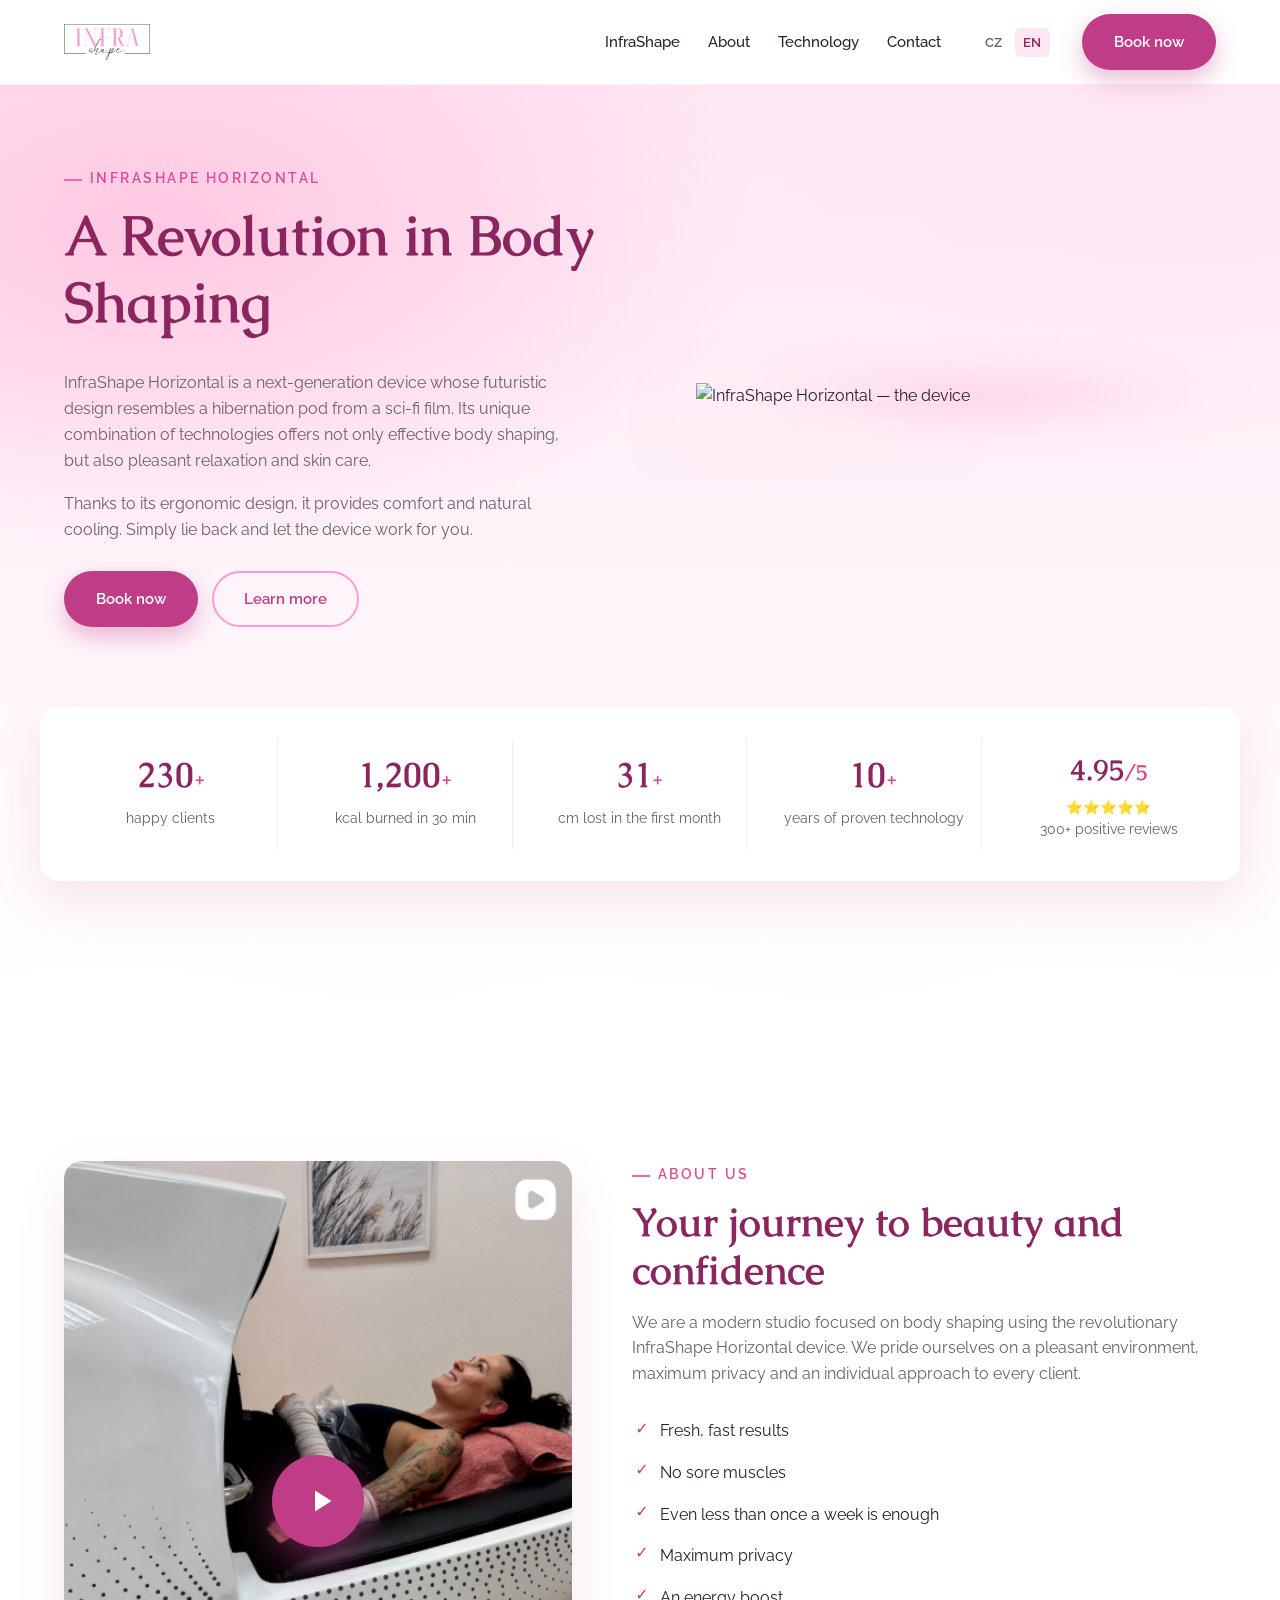
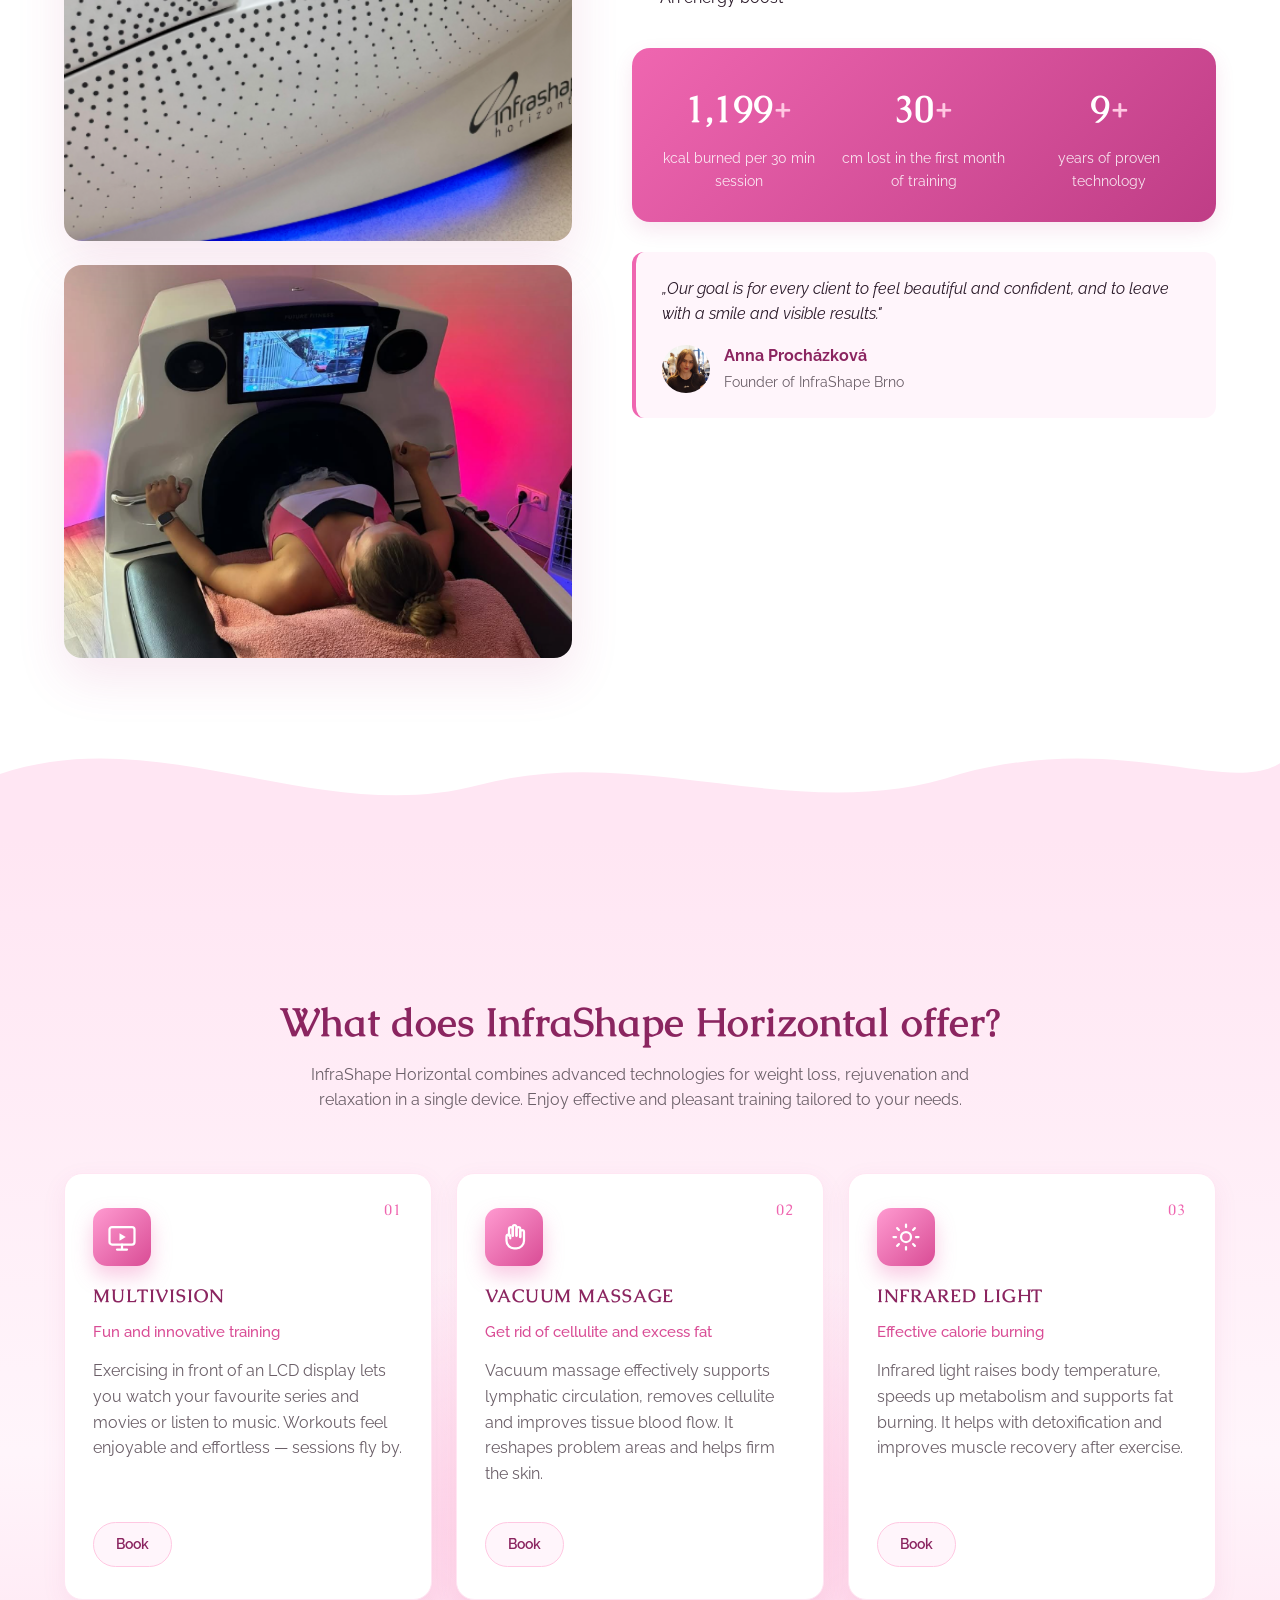
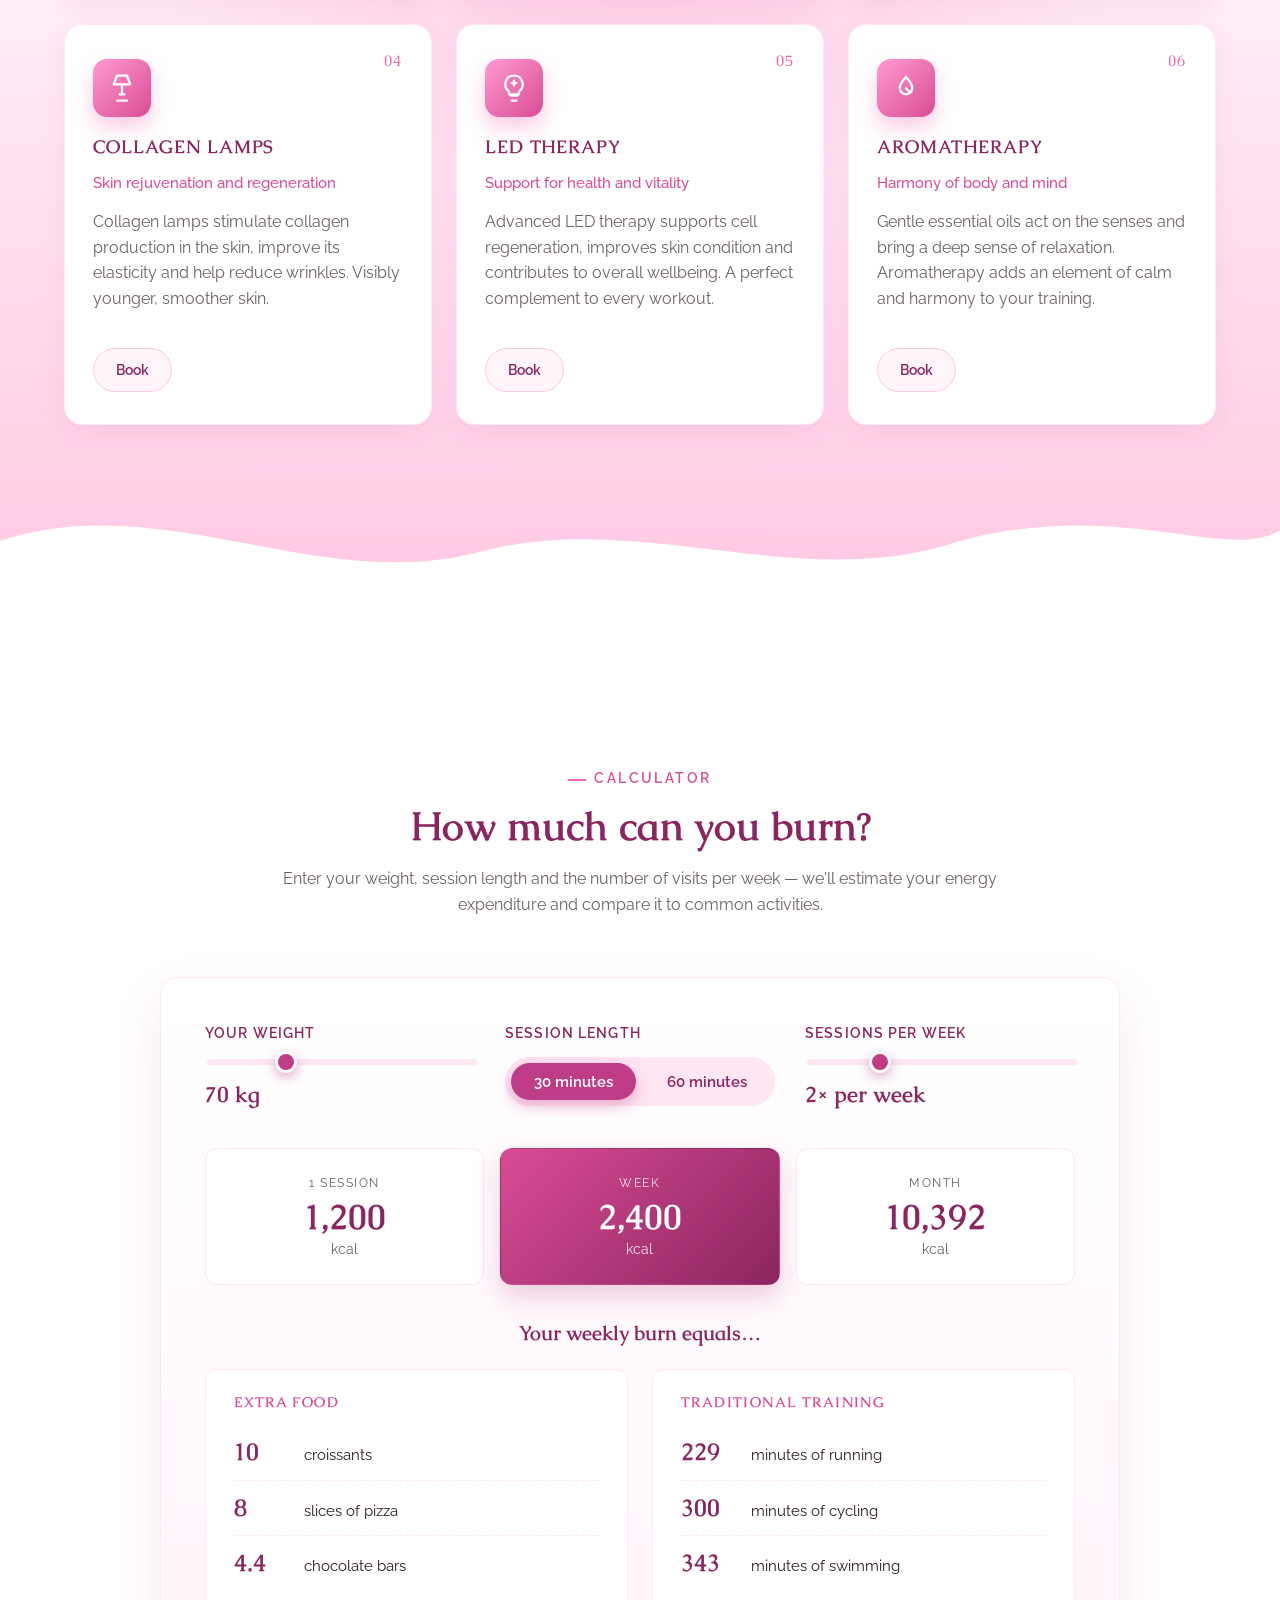
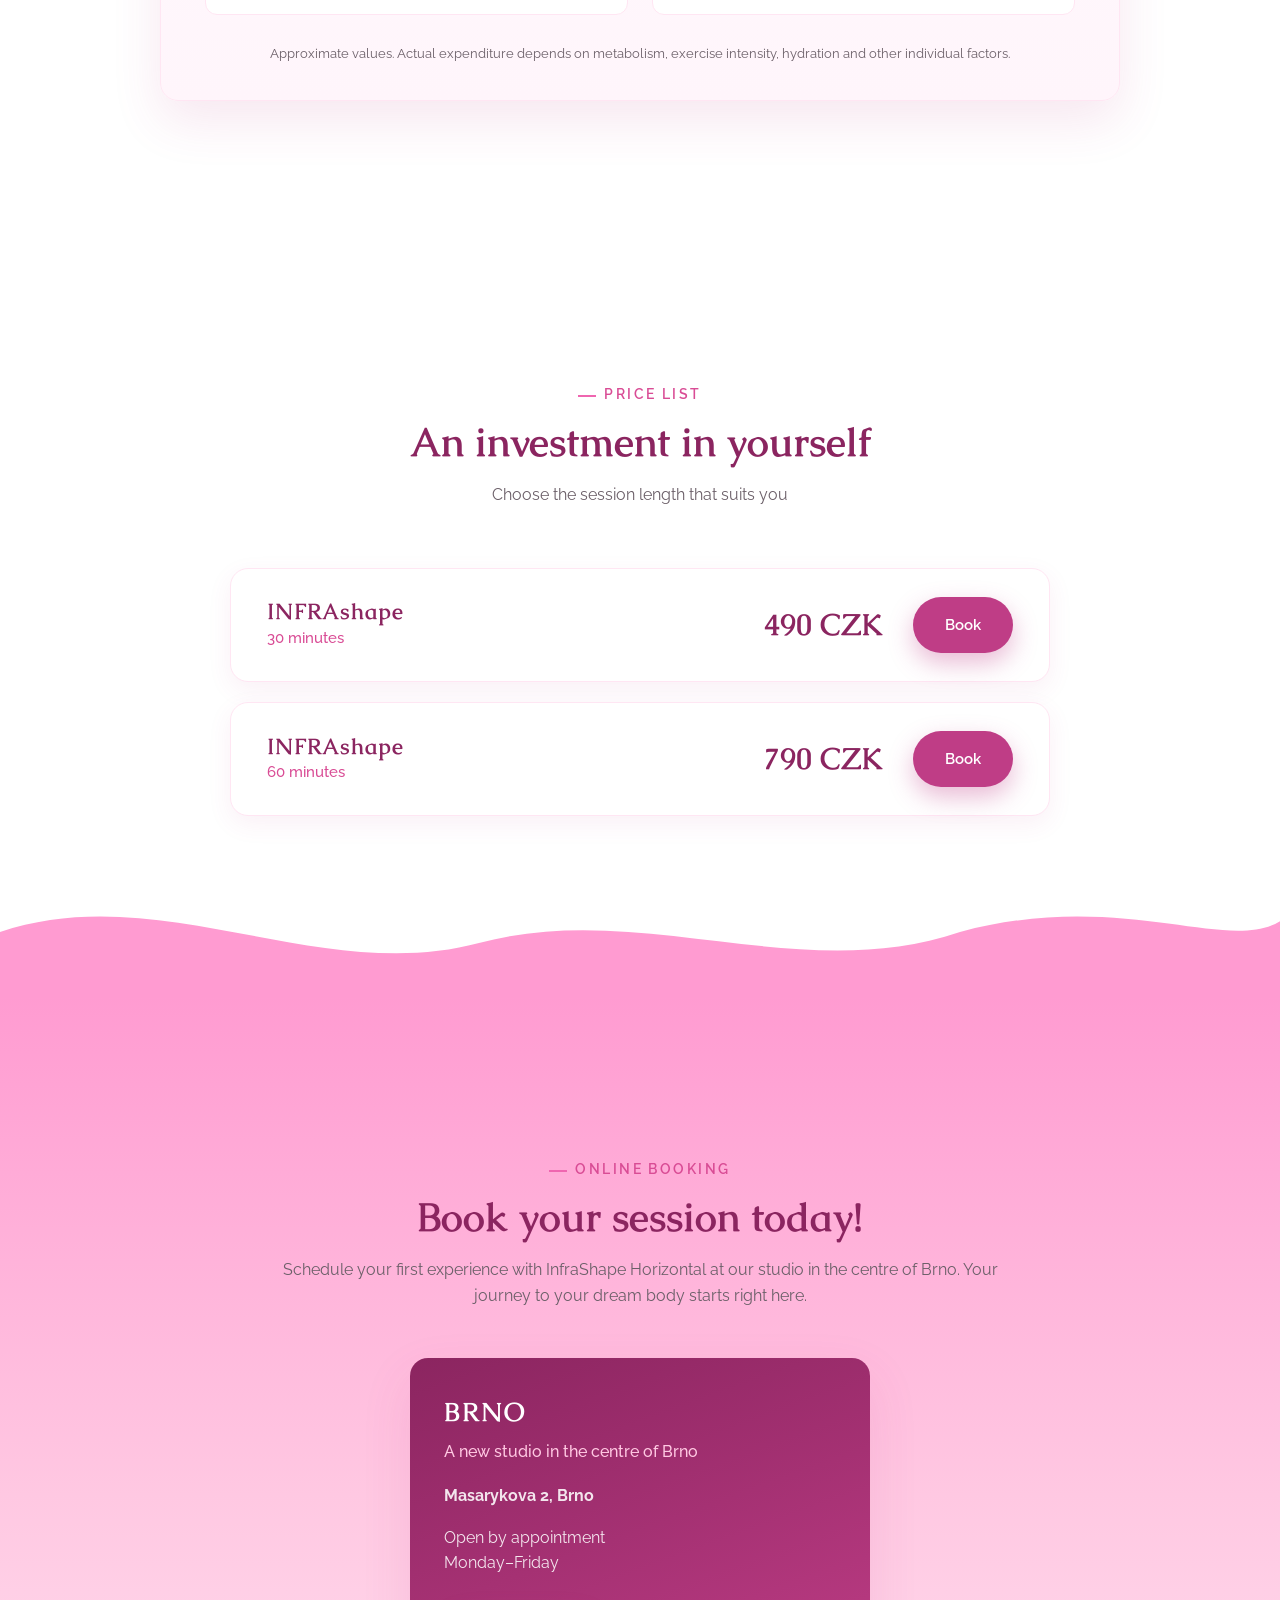
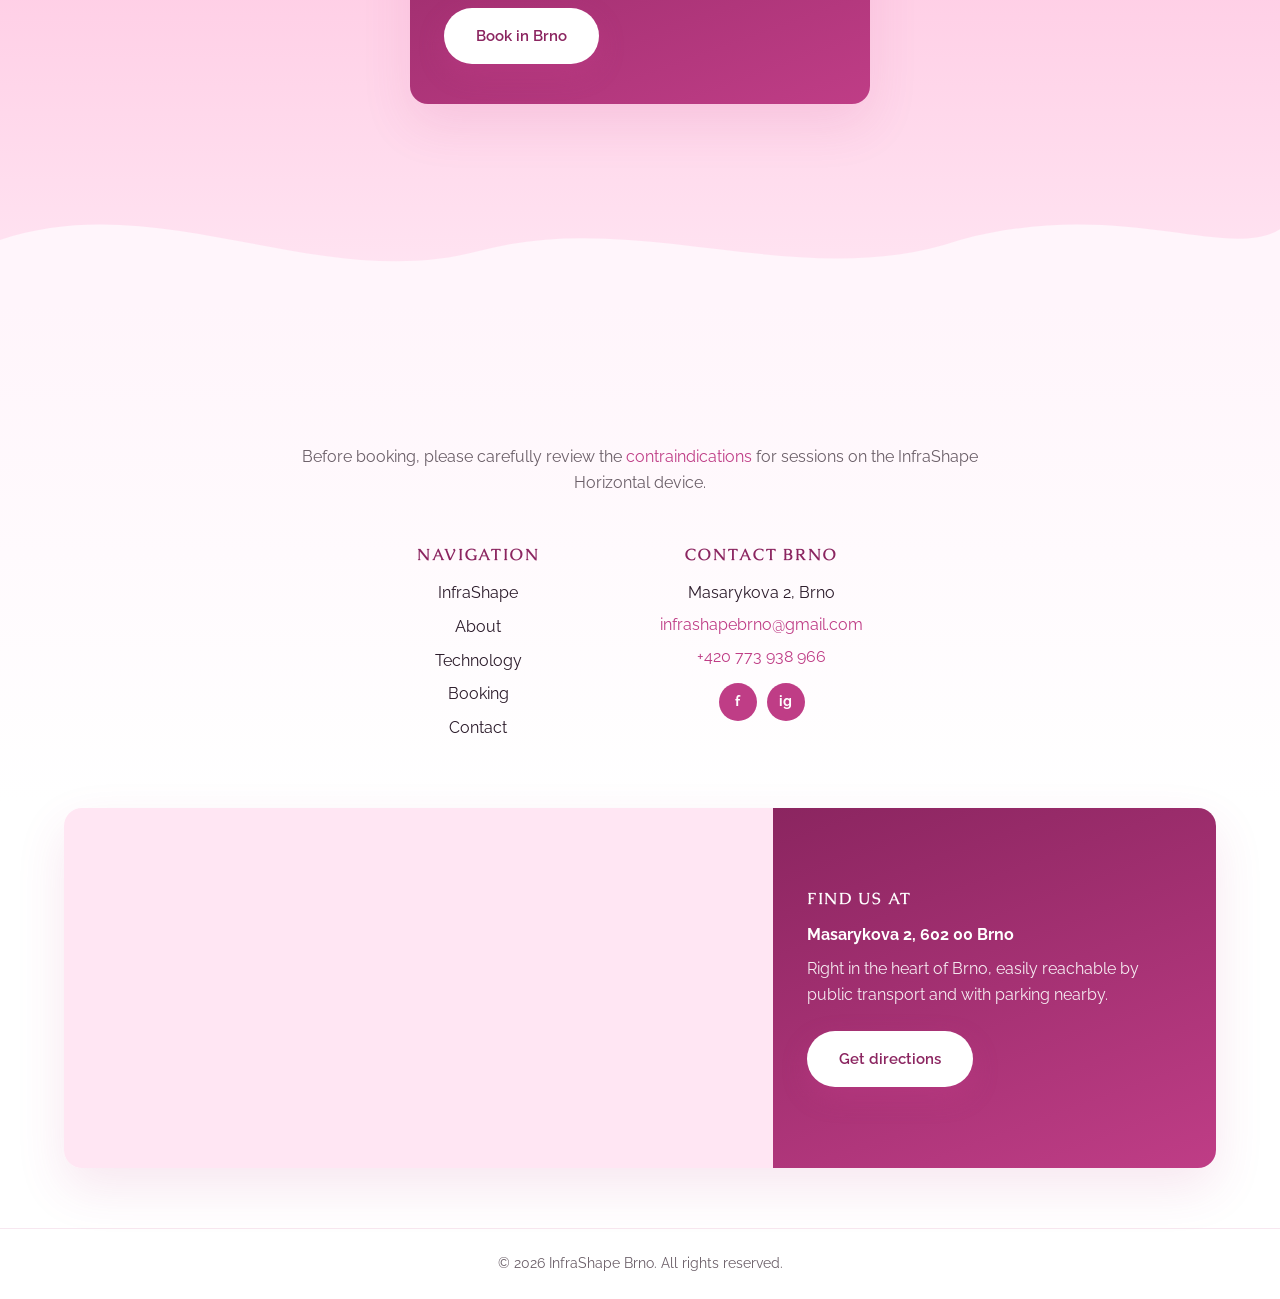
==== en/index.html @ 72fb77e1 "Přidat anglickou jazykovou verzi webu - Nová /en/ složka s přeloženými index.html a kontraindikace.h" ====
<!DOCTYPE html>
<html lang="en">
<head>
  <meta charset="UTF-8" />
  <meta name="viewport" content="width=device-width, initial-scale=1.0" />
  <title>InfraShape Brno — Revolution in Body Shaping</title>
  <meta name="description" content="InfraShape Horizontal — a modern studio in Brno focused on body shaping with revolutionary technology. Book your session today." />
  <link rel="canonical" href="https://infrashape.vercel.app/en/" />
  <link rel="alternate" hreflang="cs" href="https://infrashape.vercel.app/" />
  <link rel="alternate" hreflang="en" href="https://infrashape.vercel.app/en/" />
  <link rel="alternate" hreflang="x-default" href="https://infrashape.vercel.app/" />
  <link rel="icon" type="image/png" href="../img/logo.png" />
  <link rel="preconnect" href="https://fonts.googleapis.com" />
  <link rel="preconnect" href="https://fonts.gstatic.com" crossorigin />
  <link href="https://fonts.googleapis.com/css2?family=Caudex:wght@400;700&family=Raleway:wght@300;400;500;600;700&display=swap" rel="stylesheet" />
  <link rel="stylesheet" href="../css/style.css" />
</head>
<body>

  <header class="site-header">
    <div class="container header-inner">
      <a href="#home" class="logo">
        <img src="../img/logo.png" alt="InfraShape" />
      </a>
      <nav class="nav" id="nav">
        <a href="#home">InfraShape</a>
        <a href="#about">About</a>
        <a href="#tech">Technology</a>
        <a href="#contact">Contact</a>
      </nav>
      <div class="lang-switch" aria-label="Language">
        <a href="../" hreflang="cs" lang="cs">CZ</a>
        <span class="lang-current" aria-current="page">EN</span>
      </div>
      <a href="https://infrashape-brno.reservio.com" class="btn btn-primary" target="_blank" rel="noopener noreferrer">Book now</a>
      <button class="nav-toggle" id="navToggle" aria-label="Menu" aria-expanded="false">
        <span></span><span></span><span></span>
      </button>
    </div>
  </header>

  <main>

    <section id="home" class="hero">
      <div class="container hero-inner">
        <div class="hero-text">
          <span class="eyebrow">Infrashape Horizontal</span>
          <h1>A Revolution in Body Shaping</h1>
          <p>InfraShape Horizontal is a next-generation device whose futuristic design resembles a hibernation pod from a sci-fi film. Its unique combination of technologies offers not only effective body shaping, but also pleasant relaxation and skin care.</p>
          <p>Thanks to its ergonomic design, it provides comfort and natural cooling. Simply lie back and let the device work for you.</p>
          <div class="hero-ctas">
            <a href="https://infrashape-brno.reservio.com" class="btn btn-primary" target="_blank" rel="noopener noreferrer">Book now</a>
            <a href="#about" class="btn btn-ghost">Learn more</a>
          </div>
        </div>
        <div class="hero-image">
          <img src="../img/device.png" alt="InfraShape Horizontal — the device" />
        </div>
      </div>

      <div class="container stats">
        <div class="stat"><span class="num" data-target="230">0</span><span class="plus">+</span><p>happy clients</p></div>
        <div class="stat"><span class="num" data-target="1200">0</span><span class="plus">+</span><p>kcal burned in 30 min</p></div>
        <div class="stat"><span class="num" data-target="31">0</span><span class="plus">+</span><p>cm lost in the first month</p></div>
        <div class="stat"><span class="num" data-target="10">0</span><span class="plus">+</span><p>years of proven technology</p></div>
        <div class="stat rating">
          <span class="num">4.95</span><span class="plus">/5</span>
          <p>⭐⭐⭐⭐⭐<br />300+ positive reviews</p>
        </div>
      </div>

      <svg class="wave" viewBox="0 0 1440 120" preserveAspectRatio="none"><path d="M0,60 C180,10 360,110 540,70 C720,30 900,110 1080,60 C1260,20 1380,80 1440,50 L1440,120 L0,120 Z" fill="#ffffff"/></svg>
    </section>

    <section id="about" class="about">
      <div class="container about-inner">
        <div class="about-left">
          <button type="button" class="video-wrap" id="videoOpen" aria-label="Play video">
            <img src="../img/nahled.png" alt="InfraShape Brno — video" class="video-poster" />
            <span class="play-btn" aria-hidden="true">
              <svg viewBox="0 0 24 24"><path d="M8 5v14l11-7z" fill="currentColor"/></svg>
            </span>
          </button>
          <img src="../img/studio.png" alt="InfraShape Brno studio" class="about-photo" />
        </div>

        <div class="about-right">
          <span class="eyebrow">About us</span>
          <h2>Your journey to beauty and confidence</h2>
          <p>We are a modern studio focused on body shaping using the revolutionary InfraShape Horizontal device. We pride ourselves on a pleasant environment, maximum privacy and an individual approach to every client.</p>
          <ul class="bullets">
            <li>Fresh, fast results</li>
            <li>No sore muscles</li>
            <li>Even less than once a week is enough</li>
            <li>Maximum privacy</li>
            <li>An energy boost</li>
          </ul>
          <aside class="about-highlights">
            <div><strong><span class="num" data-target="1200">0</span><span class="plus">+</span></strong><p>kcal burned per 30 min session</p></div>
            <div><strong><span class="num" data-target="31">0</span><span class="plus">+</span></strong><p>cm lost in the first month of training</p></div>
            <div><strong><span class="num" data-target="10">0</span><span class="plus">+</span></strong><p>years of proven technology</p></div>
          </aside>
          <figure class="quote">
            <blockquote>„Our goal is for every client to feel beautiful and confident, and to leave with a smile and visible results."</blockquote>
            <figcaption>
              <img src="../img/zakladatelka.png" alt="Anna Procházková" />
              <div>
                <strong>Anna Procházková</strong>
                <span>Founder of InfraShape Brno</span>
              </div>
            </figcaption>
          </figure>
        </div>
      </div>
      <svg class="wave" viewBox="0 0 1440 120" preserveAspectRatio="none"><path d="M0,60 C180,10 360,110 540,70 C720,30 900,110 1080,60 C1260,20 1380,80 1440,50 L1440,120 L0,120 Z" fill="#ffe6f3"/></svg>
    </section>

    <section id="tech" class="tech">
      <div class="container">
        <div class="section-head">
          <h2>What does InfraShape Horizontal offer?</h2>
          <p>InfraShape Horizontal combines advanced technologies for weight loss, rejuvenation and relaxation in a single device. Enjoy effective and pleasant training tailored to your needs.</p>
        </div>

        <div class="cards">
          <article class="card">
            <div class="card-icon">
              <svg viewBox="0 0 24 24" fill="none" stroke="currentColor" stroke-width="1.8" stroke-linecap="round" stroke-linejoin="round" aria-hidden="true">
                <rect x="2" y="4" width="20" height="14" rx="2"/>
                <path d="M8 22h8M12 18v4"/>
                <path d="M10 9l5 3-5 3z" fill="currentColor" stroke="none"/>
              </svg>
            </div>
            <span class="num-badge">01</span>
            <h3>Multivision</h3>
            <p class="card-sub">Fun and innovative training</p>
            <p>Exercising in front of an LCD display lets you watch your favourite series and movies or listen to music. Workouts feel enjoyable and effortless — sessions fly by.</p>
            <a href="#reservation" class="card-btn">Book</a>
          </article>

          <article class="card">
            <div class="card-icon">
              <svg viewBox="0 0 24 24" fill="none" stroke="currentColor" stroke-width="1.8" stroke-linecap="round" stroke-linejoin="round" aria-hidden="true">
                <path d="M8 11V5.5a1.5 1.5 0 013 0V11"/>
                <path d="M11 11V4a1.5 1.5 0 013 0v7"/>
                <path d="M14 11V5.5a1.5 1.5 0 013 0V12"/>
                <path d="M17 12V8a1.5 1.5 0 013 0v7a6 6 0 01-6 6h-2a6 6 0 01-6-6v-3.5a1.5 1.5 0 013 0V13"/>
              </svg>
            </div>
            <span class="num-badge">02</span>
            <h3>Vacuum massage</h3>
            <p class="card-sub">Get rid of cellulite and excess fat</p>
            <p>Vacuum massage effectively supports lymphatic circulation, removes cellulite and improves tissue blood flow. It reshapes problem areas and helps firm the skin.</p>
            <a href="#reservation" class="card-btn">Book</a>
          </article>

          <article class="card">
            <div class="card-icon">
              <svg viewBox="0 0 24 24" fill="none" stroke="currentColor" stroke-width="1.8" stroke-linecap="round" stroke-linejoin="round" aria-hidden="true">
                <circle cx="12" cy="12" r="4"/>
                <path d="M12 2v2M12 20v2M4.93 4.93l1.41 1.41M17.66 17.66l1.41 1.41M2 12h2M20 12h2M4.93 19.07l1.41-1.41M17.66 6.34l1.41-1.41"/>
              </svg>
            </div>
            <span class="num-badge">03</span>
            <h3>Infrared light</h3>
            <p class="card-sub">Effective calorie burning</p>
            <p>Infrared light raises body temperature, speeds up metabolism and supports fat burning. It helps with detoxification and improves muscle recovery after exercise.</p>
            <a href="#reservation" class="card-btn">Book</a>
          </article>

          <article class="card">
            <div class="card-icon">
              <svg viewBox="0 0 24 24" fill="none" stroke="currentColor" stroke-width="1.8" stroke-linecap="round" stroke-linejoin="round" aria-hidden="true">
                <path d="M8 2h8l2.5 7h-13L8 2z"/>
                <path d="M12 9v8"/>
                <path d="M8 22h8"/>
                <path d="M10 17h4"/>
              </svg>
            </div>
            <span class="num-badge">04</span>
            <h3>Collagen lamps</h3>
            <p class="card-sub">Skin rejuvenation and regeneration</p>
            <p>Collagen lamps stimulate collagen production in the skin, improve its elasticity and help reduce wrinkles. Visibly younger, smoother skin.</p>
            <a href="#reservation" class="card-btn">Book</a>
          </article>

          <article class="card">
            <div class="card-icon">
              <svg viewBox="0 0 24 24" fill="none" stroke="currentColor" stroke-width="1.8" stroke-linecap="round" stroke-linejoin="round" aria-hidden="true">
                <path d="M9 18h6"/>
                <path d="M10 22h4"/>
                <path d="M12 2a7 7 0 00-4 12.7V17h8v-2.3A7 7 0 0012 2z"/>
                <path d="M12 6v4M10 8h4"/>
              </svg>
            </div>
            <span class="num-badge">05</span>
            <h3>LED therapy</h3>
            <p class="card-sub">Support for health and vitality</p>
            <p>Advanced LED therapy supports cell regeneration, improves skin condition and contributes to overall wellbeing. A perfect complement to every workout.</p>
            <a href="#reservation" class="card-btn">Book</a>
          </article>

          <article class="card">
            <div class="card-icon">
              <svg viewBox="0 0 24 24" fill="none" stroke="currentColor" stroke-width="1.8" stroke-linecap="round" stroke-linejoin="round" aria-hidden="true">
                <path d="M12 3c-2 3-5 5-5 9a5 5 0 0010 0c0-4-3-6-5-9z"/>
                <path d="M12 12c1 2 2 3 4 3"/>
              </svg>
            </div>
            <span class="num-badge">06</span>
            <h3>Aromatherapy</h3>
            <p class="card-sub">Harmony of body and mind</p>
            <p>Gentle essential oils act on the senses and bring a deep sense of relaxation. Aromatherapy adds an element of calm and harmony to your training.</p>
            <a href="#reservation" class="card-btn">Book</a>
          </article>
        </div>
      </div>
      <svg class="wave" viewBox="0 0 1440 120" preserveAspectRatio="none"><path d="M0,60 C180,10 360,110 540,70 C720,30 900,110 1080,60 C1260,20 1380,80 1440,50 L1440,120 L0,120 Z" fill="#ffffff"/></svg>
    </section>

    <section id="calculator" class="calculator">
      <div class="container">
        <div class="section-head">
          <span class="eyebrow">Calculator</span>
          <h2>How much can you burn?</h2>
          <p>Enter your weight, session length and the number of visits per week — we'll estimate your energy expenditure and compare it to common activities.</p>
        </div>

        <div class="calc-card">
          <div class="calc-inputs">
            <div class="calc-field">
              <label for="calcWeight">Your weight</label>
              <div class="calc-slider">
                <input type="range" id="calcWeight" min="40" max="150" step="1" value="70" />
                <output id="calcWeightOut">70 kg</output>
              </div>
            </div>

            <div class="calc-field">
              <label>Session length</label>
              <div class="calc-switch" role="tablist">
                <button type="button" class="calc-opt active" data-minutes="30">30 minutes</button>
                <button type="button" class="calc-opt" data-minutes="60">60 minutes</button>
              </div>
            </div>

            <div class="calc-field">
              <label for="calcSessions">Sessions per week</label>
              <div class="calc-slider">
                <input type="range" id="calcSessions" min="1" max="5" step="1" value="2" />
                <output id="calcSessionsOut">2× per week</output>
              </div>
            </div>
          </div>

          <div class="calc-stats">
            <div class="calc-stat"><span>1 session</span><strong id="calcPerSession">0</strong><small>kcal</small></div>
            <div class="calc-stat highlight"><span>week</span><strong id="calcPerWeek">0</strong><small>kcal</small></div>
            <div class="calc-stat"><span>month</span><strong id="calcPerMonth">0</strong><small>kcal</small></div>
          </div>

          <div class="calc-equivalents">
            <h3>Your weekly burn equals…</h3>
            <div class="eq-grid">
              <div class="eq-col">
                <h4>Extra food</h4>
                <ul>
                  <li><strong id="eqCroissant">0</strong> <span>croissants</span></li>
                  <li><strong id="eqPizza">0</strong> <span>slices of pizza</span></li>
                  <li><strong id="eqChoco">0</strong> <span>chocolate bars</span></li>
                </ul>
              </div>
              <div class="eq-col">
                <h4>Traditional training</h4>
                <ul>
                  <li><strong id="eqRun">0</strong> <span>minutes of running</span></li>
                  <li><strong id="eqBike">0</strong> <span>minutes of cycling</span></li>
                  <li><strong id="eqSwim">0</strong> <span>minutes of swimming</span></li>
                </ul>
              </div>
            </div>
          </div>

          <p class="calc-disclaimer">Approximate values. Actual expenditure depends on metabolism, exercise intensity, hydration and other individual factors.</p>
        </div>
      </div>
    </section>

    <section id="pricing" class="pricing">
      <div class="container">
        <div class="section-head">
          <span class="eyebrow">Price list</span>
          <h2>An investment in yourself</h2>
          <p>Choose the session length that suits you</p>
        </div>
        <div class="price-list">
          <article class="price-row">
            <div class="price-name">
              <h3>INFRAshape</h3>
              <span>30 minutes</span>
            </div>
            <div class="price-value">490 CZK</div>
            <a href="https://infrashape-brno.reservio.com/services/b8f32358-956e-4550-852f-75821f2d2683" class="btn btn-primary" target="_blank" rel="noopener noreferrer">Book</a>
          </article>
          <article class="price-row">
            <div class="price-name">
              <h3>INFRAshape</h3>
              <span>60 minutes</span>
            </div>
            <div class="price-value">790 CZK</div>
            <a href="https://infrashape-brno.reservio.com/services/922b59d6-4914-45c3-ac5c-2c4e66e24cda" class="btn btn-primary" target="_blank" rel="noopener noreferrer">Book</a>
          </article>
        </div>
      </div>
      <svg class="wave" viewBox="0 0 1440 120" preserveAspectRatio="none"><path d="M0,60 C180,10 360,110 540,70 C720,30 900,110 1080,60 C1260,20 1380,80 1440,50 L1440,120 L0,120 Z" fill="#ff9bd1"/></svg>
    </section>

    <section id="reservation" class="reservation">
      <div class="container">
        <div class="section-head">
          <span class="eyebrow">Online booking</span>
          <h2>Book your session today!</h2>
          <p>Schedule your first experience with InfraShape Horizontal at our studio in the centre of Brno. Your journey to your dream body starts right here.</p>
        </div>

        <div class="res-cards">
          <article class="res-card">
            <h3>Brno</h3>
            <p class="res-sub">A new studio in the centre of Brno</p>
            <p><strong>Masarykova 2, Brno</strong></p>
            <p>Open by appointment<br />Monday–Friday</p>
            <a href="https://infrashape-brno.reservio.com" class="btn btn-primary" target="_blank" rel="noopener noreferrer">Book in Brno</a>
          </article>
        </div>
      </div>
      <svg class="wave" viewBox="0 0 1440 120" preserveAspectRatio="none"><path d="M0,60 C180,10 360,110 540,70 C720,30 900,110 1080,60 C1260,20 1380,80 1440,50 L1440,120 L0,120 Z" fill="#fff5fb"/></svg>
    </section>

    <section id="contact" class="contact">
      <div class="container">
        <p class="contact-note">Before booking, please carefully review the <a href="kontraindikace.html">contraindications</a> for sessions on the InfraShape Horizontal device.</p>
        <div class="contact-grid">
          <div class="contact-nav">
            <h4>Navigation</h4>
            <ul>
              <li><a href="#home">InfraShape</a></li>
              <li><a href="#about">About</a></li>
              <li><a href="#tech">Technology</a></li>
              <li><a href="#reservation">Booking</a></li>
              <li><a href="#contact">Contact</a></li>
            </ul>
          </div>
          <div class="contact-block">
            <h4>Contact Brno</h4>
            <p>Masarykova 2, Brno</p>
            <p><a href="mailto:infrashapebrno@gmail.com">infrashapebrno@gmail.com</a></p>
            <p><a href="tel:+420773938966">+420 773 938 966</a></p>
            <div class="socials">
              <a href="https://www.facebook.com/profile.php?id=61572390729909" aria-label="Facebook" target="_blank" rel="noopener noreferrer">f</a>
              <a href="https://www.instagram.com/infrashapebrno/" aria-label="Instagram" target="_blank" rel="noopener noreferrer">ig</a>
            </div>
          </div>
        </div>

        <div class="map-block">
          <div class="map-embed">
            <iframe
              src="https://www.google.com/maps?q=Masarykova+2,+Brno&output=embed"
              width="100%" height="100%"
              style="border:0"
              allowfullscreen=""
              loading="lazy"
              referrerpolicy="no-referrer"
              sandbox="allow-scripts allow-same-origin allow-popups allow-forms"
              title="Map — InfraShape Brno, Masarykova 2">
            </iframe>
          </div>
          <div class="map-info">
            <h4>Find us at</h4>
            <p><strong>Masarykova 2, 602 00 Brno</strong></p>
            <p>Right in the heart of Brno, easily reachable by public transport and with parking nearby.</p>
            <a href="https://www.google.com/maps/dir/?api=1&destination=Masarykova+2%2C+Brno" class="btn btn-primary" target="_blank" rel="noopener noreferrer">Get directions</a>
          </div>
        </div>
      </div>
      <footer class="footer">
        <div class="container">
          <p>&copy; <span id="year"></span> InfraShape Brno. All rights reserved.</p>
        </div>
      </footer>
    </section>

  </main>

  <div class="modal" id="videoModal" role="dialog" aria-modal="true" aria-label="Video" hidden>
    <div class="modal-backdrop" data-close></div>
    <div class="modal-body">
      <button type="button" class="modal-close" data-close aria-label="Close"><span>&times;</span></button>
      <video id="modalVideo" src="../media/video.mp4" controls playsinline preload="metadata"></video>
    </div>
  </div>

  <script src="../js/script.js"></script>
</body>
</html>
---- css/style.css ----
:root {
  --pink-50: #fff5fb;
  --pink-100: #ffe6f3;
  --pink-200: #ffc8e2;
  --pink-300: #ff9bd1;
  --pink-400: #ef66b0;
  --pink-500: #d94c95;
  --pink-600: #bf3d86;
  --pink-700: #8b2560;
  --text: #2b1b2a;
  --muted: #6b5f68;
  --white: #ffffff;
  --radius: 18px;
  --radius-sm: 12px;
  --shadow: 0 20px 50px rgba(191, 61, 134, 0.12);
  --shadow-sm: 0 8px 24px rgba(191, 61, 134, 0.08);
  --font-heading: "Caudex", Georgia, serif;
  --font-body: "Raleway", system-ui, -apple-system, sans-serif;
  --container: 1200px;
}

* { box-sizing: border-box; }
html { scroll-behavior: smooth; }
body {
  margin: 0;
  font-family: var(--font-body);
  color: var(--text);
  background: var(--white);
  line-height: 1.6;
  -webkit-font-smoothing: antialiased;
}
img { max-width: 100%; height: auto; display: block; }
a { color: var(--pink-600); text-decoration: none; }
a:hover { color: var(--pink-700); }
h1, h2, h3, h4 { font-family: var(--font-heading); color: var(--pink-700); margin: 0 0 .4em; line-height: 1.2; }
h1 { font-size: clamp(2rem, 4.5vw, 3.5rem); }
h2 { font-size: clamp(1.6rem, 3.2vw, 2.5rem); }
h3 { font-size: 1.35rem; }
p { margin: 0 0 1em; color: var(--muted); }

.container {
  max-width: var(--container);
  margin: 0 auto;
  padding: 0 24px;
}

.eyebrow {
  display: inline-block;
  color: var(--pink-500);
  font-size: .85rem;
  letter-spacing: .18em;
  text-transform: uppercase;
  font-weight: 600;
  margin-bottom: .75rem;
  position: relative;
  padding-left: 26px;
}
.eyebrow::before {
  content: "";
  position: absolute;
  left: 0; top: 50%;
  width: 18px; height: 2px;
  background: var(--pink-400);
}

/* Buttons */
.btn {
  display: inline-block;
  padding: 14px 30px;
  border-radius: 999px;
  font-weight: 600;
  font-size: .95rem;
  transition: transform .2s, box-shadow .2s, background .2s;
  border: 2px solid transparent;
  cursor: pointer;
}
.btn-primary {
  background: var(--pink-600);
  color: var(--white) !important;
  box-shadow: 0 10px 25px rgba(191, 61, 134, 0.35);
}
.btn-primary:hover {
  background: var(--pink-700);
  transform: translateY(-2px);
  box-shadow: 0 14px 30px rgba(191, 61, 134, 0.45);
}
.btn-ghost {
  background: transparent;
  color: var(--pink-600) !important;
  border-color: var(--pink-300);
}
.btn-ghost:hover { background: var(--pink-100); }

/* Header */
.site-header {
  position: sticky;
  top: 0;
  z-index: 100;
  background: rgba(255, 255, 255, 0.85);
  backdrop-filter: saturate(1.2) blur(10px);
  border-bottom: 1px solid rgba(191, 61, 134, 0.08);
}
.header-inner {
  display: flex;
  align-items: center;
  justify-content: space-between;
  gap: 16px;
  padding: 14px 24px;
}
.logo img { height: 36px; width: auto; }
.nav {
  display: flex;
  gap: 28px;
  margin-left: auto;
  margin-right: 20px;
}
.nav a {
  color: var(--text);
  font-weight: 500;
  font-size: .95rem;
  transition: color .2s;
}
.nav a:hover { color: var(--pink-600); }

.lang-switch {
  display: flex;
  align-items: center;
  gap: 4px;
  margin-right: 16px;
  font-size: .82rem;
  font-weight: 600;
  letter-spacing: .04em;
}
.lang-switch a,
.lang-switch .lang-current {
  padding: 4px 8px;
  border-radius: 6px;
  transition: color .2s, background .2s;
}
.lang-switch a {
  color: var(--muted);
}
.lang-switch a:hover {
  color: var(--pink-700);
  background: var(--pink-50);
}
.lang-switch .lang-current {
  color: var(--pink-700);
  background: var(--pink-100);
}
.nav-toggle {
  display: none;
  background: none;
  border: 0;
  width: 36px;
  height: 36px;
  flex-direction: column;
  justify-content: space-between;
  padding: 8px 6px;
  cursor: pointer;
}
.nav-toggle span {
  display: block;
  height: 2px;
  background: var(--pink-700);
  border-radius: 2px;
  transition: transform .25s, opacity .25s;
}

/* Hero */
.hero {
  position: relative;
  padding: 80px 0 160px;
  background:
    radial-gradient(1100px 600px at 12% 15%, var(--pink-200) 0%, transparent 55%),
    radial-gradient(900px 500px at 92% 5%, var(--pink-100) 0%, transparent 50%),
    linear-gradient(180deg, var(--pink-100) 0%, var(--pink-50) 55%, var(--white) 100%);
  overflow: hidden;
}
.hero-inner {
  display: grid;
  grid-template-columns: 1.1fr 1fr;
  gap: 60px;
  align-items: center;
}
.hero-text h1 { margin-bottom: .6em; }
.hero-text p { font-size: 1.02rem; max-width: 520px; }
.hero-ctas {
  display: flex;
  gap: 14px;
  margin-top: 28px;
  flex-wrap: wrap;
}
.hero-image {
  position: relative;
}
.hero-image::before {
  content: "";
  position: absolute;
  inset: -20px -40px -20px 20px;
  background: radial-gradient(ellipse at center, var(--pink-200), transparent 65%);
  filter: blur(20px);
  z-index: 0;
}
.hero-image img {
  position: relative;
  z-index: 1;
  filter: drop-shadow(0 30px 60px rgba(139, 37, 96, 0.25));
}

.stats {
  display: grid;
  grid-template-columns: repeat(5, 1fr);
  gap: 20px;
  margin-top: 80px;
  background: var(--white);
  border-radius: var(--radius);
  padding: 32px 24px;
  box-shadow: var(--shadow);
  position: relative;
  z-index: 2;
}
.stat { text-align: center; padding: 8px; border-right: 1px solid var(--pink-100); }
.stat:last-child { border-right: 0; }
.stat .num {
  font-family: var(--font-heading);
  font-size: 2.2rem;
  color: var(--pink-700);
  font-weight: 700;
}
.stat .plus {
  color: var(--pink-500);
  font-family: var(--font-heading);
  font-size: 1.4rem;
  font-weight: 700;
}
.stat p { margin: 4px 0 0; font-size: .85rem; color: var(--muted); }
.stat.rating .num { font-size: 1.8rem; }

/* Wave */
.wave {
  position: absolute;
  left: 0; right: 0;
  bottom: -1px;
  width: 100%;
  height: 130px;
  display: block;
  pointer-events: none;
  z-index: 3;
}

/* About */
.about {
  padding: 120px 0 180px;
  background: var(--white);
  position: relative;
}
.about-inner {
  display: grid;
  grid-template-columns: 1fr 1.15fr;
  gap: 60px;
  align-items: start;
}
.about-left {
  display: flex;
  flex-direction: column;
  gap: 24px;
}
.about-left .video-wrap { max-width: 100%; height: auto; }
.about-photo {
  width: 100%;
  height: auto;
  border-radius: var(--radius);
  box-shadow: var(--shadow);
  display: block;
  transition: transform .4s ease, box-shadow .4s ease;
}
.about-photo:hover {
  transform: scale(1.03);
  box-shadow: 0 26px 60px rgba(191, 61, 134, 0.2);
}
.video-wrap {
  position: relative;
  display: block;
  width: 100%;
  padding: 0;
  border: 0;
  cursor: pointer;
  border-radius: var(--radius);
  overflow: hidden;
  box-shadow: var(--shadow);
  background: var(--pink-100);
  font: inherit;
}
.video-wrap .video-poster {
  width: 100%;
  height: auto;
  display: block;
  border-radius: 0;
  box-shadow: none;
  transition: transform .5s ease;
}
.video-wrap:hover .video-poster { transform: scale(1.04); }
.play-btn {
  position: absolute;
  inset: 0;
  display: flex;
  align-items: center;
  justify-content: center;
  pointer-events: none;
}
.play-btn::before {
  content: "";
  position: absolute;
  width: 92px;
  height: 92px;
  border-radius: 50%;
  background: var(--pink-600);
  box-shadow: 0 14px 40px rgba(191, 61, 134, 0.55);
  animation: pulse 2s ease-out infinite;
}
.play-btn::after {
  content: "";
  position: absolute;
  width: 92px;
  height: 92px;
  border-radius: 50%;
  border: 2px solid var(--pink-300);
  animation: ring 2s ease-out infinite;
  opacity: 0;
}
.play-btn svg {
  position: relative;
  width: 36px;
  height: 36px;
  color: var(--white);
  transform: translateX(3px);
  z-index: 1;
}
@keyframes pulse {
  0%, 100% { transform: scale(1); box-shadow: 0 14px 40px rgba(191, 61, 134, 0.55); }
  50% { transform: scale(1.08); box-shadow: 0 18px 50px rgba(191, 61, 134, 0.7); }
}
@keyframes ring {
  0% { transform: scale(1); opacity: .8; }
  100% { transform: scale(1.9); opacity: 0; }
}

/* Video modal */
.modal {
  position: fixed;
  inset: 0;
  z-index: 200;
  display: flex;
  align-items: center;
  justify-content: center;
  padding: 24px;
}
.modal[hidden] { display: none; }
.modal-backdrop {
  position: absolute;
  inset: 0;
  background: rgba(27, 8, 22, 0.78);
  backdrop-filter: blur(6px);
  animation: fadeIn .25s ease;
}
.modal-body {
  position: relative;
  width: min(960px, 100%);
  max-height: 90vh;
  animation: popIn .3s cubic-bezier(.2, .9, .3, 1.2);
}
.modal-body video {
  width: 100%;
  max-height: 90vh;
  display: block;
  border-radius: var(--radius);
  box-shadow: 0 30px 80px rgba(0, 0, 0, 0.5);
  background: #000;
}
.modal-close {
  position: absolute;
  top: 14px;
  right: 14px;
  width: 48px;
  height: 48px;
  border-radius: 50%;
  border: 0;
  background: var(--white);
  color: var(--pink-700);
  font-size: 1.9rem;
  line-height: 1;
  cursor: pointer;
  box-shadow: 0 8px 24px rgba(0, 0, 0, 0.4);
  z-index: 2;
  display: flex;
  align-items: center;
  justify-content: center;
  padding: 0;
  transition: background .2s, box-shadow .2s;
}
.modal-close span {
  display: inline-block;
  transition: transform .35s cubic-bezier(.2, .9, .3, 1.2);
}
.modal-close:hover {
  background: var(--pink-100);
  box-shadow: 0 10px 28px rgba(0, 0, 0, 0.5);
}
.modal-close:hover span { transform: rotate(90deg) scale(1.15); }
@keyframes fadeIn { from { opacity: 0; } to { opacity: 1; } }
@keyframes popIn { from { opacity: 0; transform: scale(.92); } to { opacity: 1; transform: scale(1); } }
body.modal-open { overflow: hidden; }
.about-text h2 { margin-bottom: .8em; }
.bullets { list-style: none; padding: 0; margin: 24px 0; }
.bullets li {
  padding: 8px 0 8px 28px;
  position: relative;
  color: var(--text);
}
.bullets li::before {
  content: "✓";
  position: absolute;
  left: 0;
  width: 20px; height: 20px;
  display: inline-flex;
  align-items: center;
  justify-content: center;
  color: var(--pink-600);
  font-weight: 700;
}

.quote {
  margin: 30px 0 0;
  padding: 24px 26px;
  background: var(--pink-50);
  border-left: 4px solid var(--pink-400);
  border-radius: var(--radius-sm);
  transition: transform .4s ease, box-shadow .4s ease;
}
.quote:hover {
  transform: scale(1.03);
  box-shadow: 0 20px 50px rgba(191, 61, 134, 0.15);
}
.quote blockquote {
  margin: 0 0 16px;
  font-style: italic;
  color: var(--text);
}
.quote figcaption {
  display: flex;
  align-items: center;
  gap: 14px;
}
.quote figcaption img {
  width: 48px; height: 48px;
  border-radius: 50%;
  object-fit: cover;
  background: var(--pink-200);
}
.quote figcaption strong { display: block; color: var(--pink-700); }
.quote figcaption span { font-size: .85rem; color: var(--muted); }

.about-highlights {
  display: grid;
  grid-template-columns: repeat(3, 1fr);
  gap: 20px;
  margin-top: 30px;
  background: linear-gradient(135deg, var(--pink-400), var(--pink-600));
  border-radius: var(--radius);
  padding: 30px 24px;
  color: var(--white);
  box-shadow: 0 8px 20px rgba(191, 61, 134, 0.12);
  transition: transform .4s ease, box-shadow .4s ease;
}
.about-highlights:hover {
  transform: scale(1.03);
  box-shadow: 0 12px 26px rgba(191, 61, 134, 0.18);
}
.about-highlights div { text-align: center; }
.about-highlights strong {
  font-family: var(--font-heading);
  font-size: 2.4rem;
  display: block;
}
.about-highlights strong .plus { color: var(--pink-200); }
.about-highlights p { color: rgba(255,255,255,.85); margin: 6px 0 0; font-size: .9rem; }

/* Tech */
.tech {
  position: relative;
  padding: 160px 0 180px;
  background:
    radial-gradient(900px 500px at 50% 50%, var(--pink-200) 0%, transparent 55%),
    linear-gradient(180deg, var(--pink-100) 0%, var(--pink-50) 45%, var(--pink-200) 100%);
}
.section-head {
  max-width: 720px;
  margin: 0 auto 60px;
  text-align: center;
}
.cards {
  display: grid;
  grid-template-columns: repeat(3, 1fr);
  gap: 24px;
}
.card {
  position: relative;
  background: var(--white);
  border-radius: var(--radius);
  padding: 34px 28px 32px;
  box-shadow: var(--shadow-sm);
  transition: transform .25s, box-shadow .25s;
  border: 1px solid var(--pink-100);
  display: flex;
  flex-direction: column;
}
.card:hover {
  transform: translateY(-6px);
  box-shadow: var(--shadow);
}
.card-icon {
  width: 58px; height: 58px;
  border-radius: 14px;
  background: linear-gradient(135deg, var(--pink-300), var(--pink-500));
  color: var(--white);
  display: flex;
  align-items: center;
  justify-content: center;
  margin-bottom: 20px;
  box-shadow: 0 10px 20px rgba(239, 102, 176, 0.35);
}
.card-icon svg { width: 30px; height: 30px; }
.num-badge {
  position: absolute;
  top: 24px; right: 28px;
  font-family: var(--font-heading);
  font-size: .95rem;
  color: var(--pink-400);
  letter-spacing: .1em;
}
.card h3 {
  text-transform: uppercase;
  letter-spacing: .05em;
  font-size: 1.1rem;
}
.card-sub {
  color: var(--pink-500);
  font-weight: 500;
  margin: 6px 0 14px;
  font-size: .95rem;
}
.card > p:not(.card-sub) { flex: 1; }
.card-btn {
  align-self: flex-start;
  margin-top: 20px;
  padding: 10px 22px;
  border-radius: 999px;
  background: var(--pink-50);
  color: var(--pink-700) !important;
  font-weight: 600;
  font-size: .88rem;
  border: 1.5px solid var(--pink-200);
  transition: background .2s, border-color .2s, transform .2s, color .2s;
}
.card-btn:hover {
  background: var(--pink-600);
  border-color: var(--pink-600);
  color: var(--white) !important;
  transform: translateY(-2px);
}

/* Calculator */
.calculator {
  position: relative;
  padding: 160px 0 120px;
  background: var(--white);
}
.calc-card {
  max-width: 960px;
  margin: 40px auto 0;
  background: linear-gradient(180deg, var(--white), var(--pink-50));
  border-radius: var(--radius);
  padding: 44px 44px 36px;
  box-shadow: var(--shadow);
  border: 1px solid var(--pink-100);
}
.calc-inputs {
  display: grid;
  grid-template-columns: repeat(3, 1fr);
  gap: 30px;
  margin-bottom: 36px;
}
.calc-field label {
  display: block;
  font-weight: 600;
  font-size: .88rem;
  color: var(--pink-700);
  text-transform: uppercase;
  letter-spacing: .08em;
  margin-bottom: 12px;
}
.calc-slider {
  display: flex;
  flex-direction: column;
  gap: 10px;
}
.calc-slider output {
  font-family: var(--font-heading);
  font-size: 1.4rem;
  color: var(--pink-700);
  font-weight: 700;
}
.calc-slider input[type="range"] {
  -webkit-appearance: none;
  appearance: none;
  width: 100%;
  height: 6px;
  border-radius: 999px;
  background: var(--pink-100);
  outline: none;
}
.calc-slider input[type="range"]::-webkit-slider-thumb {
  -webkit-appearance: none;
  appearance: none;
  width: 22px;
  height: 22px;
  border-radius: 50%;
  background: var(--pink-600);
  border: 3px solid var(--white);
  box-shadow: 0 4px 12px rgba(191, 61, 134, 0.45);
  cursor: pointer;
  transition: transform .15s;
}
.calc-slider input[type="range"]::-webkit-slider-thumb:hover { transform: scale(1.15); }
.calc-slider input[type="range"]::-moz-range-thumb {
  width: 22px;
  height: 22px;
  border-radius: 50%;
  background: var(--pink-600);
  border: 3px solid var(--white);
  box-shadow: 0 4px 12px rgba(191, 61, 134, 0.45);
  cursor: pointer;
}
.calc-switch {
  display: flex;
  gap: 8px;
  padding: 6px;
  background: var(--pink-100);
  border-radius: 999px;
}
.calc-opt {
  flex: 1;
  padding: 10px 16px;
  border: 0;
  border-radius: 999px;
  background: transparent;
  color: var(--pink-700);
  font-weight: 600;
  cursor: pointer;
  font-size: .92rem;
  transition: background .2s, color .2s, box-shadow .2s;
  font-family: inherit;
}
.calc-opt.active {
  background: var(--pink-600);
  color: var(--white);
  box-shadow: 0 6px 16px rgba(191, 61, 134, 0.35);
}

.calc-stats {
  display: grid;
  grid-template-columns: repeat(3, 1fr);
  gap: 16px;
  margin-bottom: 36px;
}
.calc-stat {
  text-align: center;
  padding: 24px 16px;
  border-radius: var(--radius-sm);
  background: var(--white);
  border: 1px solid var(--pink-100);
}
.calc-stat span {
  display: block;
  text-transform: uppercase;
  letter-spacing: .12em;
  font-size: .78rem;
  color: var(--muted);
  margin-bottom: 6px;
}
.calc-stat strong {
  font-family: var(--font-heading);
  font-size: 2.2rem;
  color: var(--pink-700);
  font-weight: 700;
  display: block;
  line-height: 1;
}
.calc-stat small {
  display: block;
  margin-top: 4px;
  color: var(--muted);
  font-size: .85rem;
}
.calc-stat.highlight {
  background: linear-gradient(135deg, var(--pink-500), var(--pink-700));
  border-color: transparent;
  box-shadow: 0 12px 28px rgba(191, 61, 134, 0.25);
}
.calc-stat.highlight span, .calc-stat.highlight small { color: rgba(255,255,255,.85); }
.calc-stat.highlight strong { color: var(--white); }

.calc-equivalents h3 {
  text-align: center;
  font-size: 1.25rem;
  margin-bottom: 24px;
}
.eq-grid {
  display: grid;
  grid-template-columns: 1fr 1fr;
  gap: 24px;
}
.eq-col {
  background: var(--white);
  border: 1px solid var(--pink-100);
  border-radius: var(--radius-sm);
  padding: 24px 28px;
}
.eq-col h4 {
  text-transform: uppercase;
  letter-spacing: .1em;
  font-size: .88rem;
  color: var(--pink-500);
  margin-bottom: 14px;
}
.eq-col ul { list-style: none; padding: 0; margin: 0; }
.eq-col li {
  display: flex;
  align-items: baseline;
  gap: 10px;
  padding: 8px 0;
  border-bottom: 1px dashed var(--pink-100);
}
.eq-col li:last-child { border-bottom: 0; }
.eq-col li strong {
  font-family: var(--font-heading);
  font-size: 1.5rem;
  color: var(--pink-700);
  min-width: 60px;
}
.eq-col li span { color: var(--text); font-size: .96rem; }

.calc-disclaimer {
  margin: 28px 0 0;
  text-align: center;
  font-size: .82rem;
  color: var(--muted);
}

@media (max-width: 780px) {
  .calc-card { padding: 30px 22px 28px; }
  .calc-inputs { grid-template-columns: 1fr; gap: 24px; }
  .calc-stats { grid-template-columns: 1fr; }
  .eq-grid { grid-template-columns: 1fr; }
}

/* Pricing */
.pricing {
  position: relative;
  padding: 160px 0 180px;
  background: var(--white);
}
.price-list {
  max-width: 820px;
  margin: 50px auto 0;
  display: flex;
  flex-direction: column;
  gap: 20px;
}
.price-row {
  display: grid;
  grid-template-columns: 1fr auto auto;
  gap: 30px;
  align-items: center;
  padding: 28px 36px;
  background: var(--white);
  border: 1px solid var(--pink-100);
  border-radius: var(--radius);
  box-shadow: var(--shadow-sm);
  transition: transform .3s ease, box-shadow .3s ease, border-color .3s ease;
}
.price-row:hover {
  transform: translateY(-3px);
  border-color: var(--pink-300);
  box-shadow: var(--shadow);
}
.price-name h3 {
  margin: 0;
  font-size: 1.35rem;
  letter-spacing: .04em;
}
.price-name span {
  color: var(--pink-500);
  font-weight: 500;
  font-size: .95rem;
}
.price-value {
  font-family: var(--font-heading);
  font-size: 1.9rem;
  color: var(--pink-700);
  font-weight: 700;
  white-space: nowrap;
}
@media (max-width: 680px) {
  .price-row {
    grid-template-columns: 1fr;
    text-align: center;
    gap: 16px;
    padding: 24px 20px;
  }
  .price-row .btn { justify-self: center; }
}

/* Reservation */
.reservation {
  position: relative;
  padding: 160px 0 200px;
  background: linear-gradient(180deg, var(--pink-300) 0%, var(--pink-200) 55%, var(--pink-100) 100%);
  text-align: center;
}
.reservation .section-head { margin-bottom: 50px; }
.res-cards {
  display: grid;
  grid-template-columns: minmax(300px, 460px);
  justify-content: center;
  gap: 24px;
}
.res-card {
  background: linear-gradient(160deg, var(--pink-700), var(--pink-600));
  color: var(--white);
  border-radius: var(--radius);
  padding: 40px 34px;
  box-shadow: var(--shadow);
  text-align: left;
}
.res-card h3 {
  color: var(--white);
  font-size: 1.6rem;
  letter-spacing: .08em;
  text-transform: uppercase;
}
.res-card .res-sub {
  color: var(--pink-200);
  font-weight: 500;
  margin-bottom: 18px;
}
.res-card p { color: rgba(255,255,255,.88); }
.res-card .btn-primary {
  background: var(--white);
  color: var(--pink-700) !important;
  margin-top: 16px;
}
.res-card .btn-primary:hover { background: var(--pink-100); }

/* Contact */
.contact {
  position: relative;
  padding: 140px 0 0;
  background: linear-gradient(180deg, var(--pink-50) 0%, var(--white) 50%);
}
.contact-note {
  text-align: center;
  color: var(--muted);
  max-width: 680px;
  margin: 0 auto 50px;
}
.contact-grid {
  display: grid;
  grid-template-columns: auto auto;
  justify-content: center;
  gap: 120px;
  padding-bottom: 60px;
  text-align: center;
}
.contact-nav ul, .contact-block { display: inline-block; text-align: center; }
.contact h4 {
  text-transform: uppercase;
  letter-spacing: .12em;
  font-size: 1rem;
  margin-bottom: 16px;
}
.contact-nav ul { list-style: none; padding: 0; margin: 0; }
.contact-nav li { margin-bottom: 8px; }
.contact-nav a { color: var(--text); }
.contact-nav a:hover { color: var(--pink-600); }
.contact-block p { margin: 6px 0; color: var(--text); }
.socials {
  display: flex;
  gap: 10px;
  margin-top: 14px;
  justify-content: center;
}
.socials a {
  width: 38px; height: 38px;
  border-radius: 50%;
  background: var(--pink-600);
  color: var(--white) !important;
  display: inline-flex;
  align-items: center;
  justify-content: center;
  font-weight: 700;
  font-size: .85rem;
  transition: background .2s, transform .2s;
}
.socials a:hover { background: var(--pink-700); transform: translateY(-2px); }

.map-block {
  display: grid;
  grid-template-columns: 1.6fr 1fr;
  gap: 0;
  margin-bottom: 60px;
  border-radius: var(--radius);
  overflow: hidden;
  box-shadow: var(--shadow);
  background: var(--white);
}
.map-embed {
  min-height: 360px;
  background: var(--pink-100);
}
.map-embed iframe {
  display: block;
  width: 100%;
  height: 100%;
}
.map-info {
  padding: 40px 34px;
  display: flex;
  flex-direction: column;
  justify-content: center;
  background: linear-gradient(160deg, var(--pink-700), var(--pink-600));
  color: var(--white);
}
.map-info h4 {
  color: var(--white);
  text-transform: uppercase;
  letter-spacing: .1em;
  margin-bottom: 10px;
}
.map-info p { color: rgba(255, 255, 255, 0.9); margin: 4px 0; }
.map-info strong { color: var(--white); }
.map-info .btn-primary {
  align-self: flex-start;
  margin-top: 20px;
  background: var(--white);
  color: var(--pink-700) !important;
}
.map-info .btn-primary:hover {
  background: var(--pink-100);
  color: var(--pink-700) !important;
}
@media (max-width: 780px) {
  .map-block { grid-template-columns: 1fr; }
  .map-embed { min-height: 280px; }
}

/* Kontraindikace page */
.page { padding-top: 0; }
.page-hero {
  padding: 80px 0 60px;
  background:
    radial-gradient(900px 400px at 50% 0%, var(--pink-200) 0%, transparent 55%),
    linear-gradient(180deg, var(--pink-100) 0%, var(--pink-50) 70%, var(--white) 100%);
  text-align: center;
}
.page-hero h1 { margin-top: .3em; }
.page-hero p { max-width: 640px; margin: 0 auto; }
.page-body {
  padding: 40px 0 100px;
  background: var(--white);
}
.container.narrow { max-width: 780px; }
.kontra-list {
  list-style: none;
  padding: 30px 36px;
  margin: 30px 0;
  background: var(--pink-50);
  border-radius: var(--radius);
  box-shadow: var(--shadow-sm);
  border: 1px solid var(--pink-100);
}
.kontra-list li {
  padding: 14px 0 14px 40px;
  position: relative;
  color: var(--text);
  border-bottom: 1px solid var(--pink-100);
  font-size: 1.02rem;
}
.kontra-list li:last-child { border-bottom: 0; }
.kontra-list li::before {
  content: "✕";
  position: absolute;
  left: 0; top: 50%;
  transform: translateY(-50%);
  width: 26px; height: 26px;
  border-radius: 50%;
  background: var(--pink-600);
  color: var(--white);
  font-size: .8rem;
  font-weight: 700;
  display: flex;
  align-items: center;
  justify-content: center;
}
.kontra-list li.warn {
  margin-top: 8px;
  padding-top: 18px;
  padding-bottom: 18px;
  font-weight: 700;
  color: var(--pink-700);
  text-transform: uppercase;
  letter-spacing: .04em;
}
.kontra-list li.warn::before {
  content: "!";
  background: var(--pink-700);
}
.page-cta {
  display: flex;
  gap: 16px;
  justify-content: center;
  flex-wrap: wrap;
  margin-top: 40px;
}

.footer {
  border-top: 1px solid rgba(191, 61, 134, 0.12);
  padding: 24px 0;
  text-align: center;
}
.footer p { margin: 0; font-size: .85rem; }

/* Responsive */
@media (max-width: 960px) {
  .hero-inner { grid-template-columns: 1fr; gap: 30px; }
  .hero-image { max-width: 480px; margin: 0 auto; }
  .stats { grid-template-columns: repeat(2, 1fr); }
  .stat { border-right: 0; border-bottom: 1px solid var(--pink-100); padding-bottom: 14px; }
  .about-inner { grid-template-columns: 1fr; gap: 40px; }
  .about-highlights { grid-template-columns: 1fr; }
  .cards { grid-template-columns: 1fr 1fr; }
  .contact-grid { grid-template-columns: 1fr; gap: 40px; }
}

@media (max-width: 680px) {
  .nav, .header-inner > .btn { display: none; }
  .nav-toggle { display: flex; }
  .nav.open {
    display: flex;
    position: absolute;
    top: 100%; left: 0; right: 0;
    flex-direction: column;
    background: var(--white);
    padding: 20px 24px;
    gap: 16px;
    box-shadow: var(--shadow-sm);
    border-top: 1px solid var(--pink-100);
  }
  .hero { padding: 50px 0 120px; }
  .about, .tech, .reservation { padding: 80px 0; }
  .stats { grid-template-columns: 1fr; gap: 10px; padding: 20px; }
  .cards { grid-template-columns: 1fr; }
}
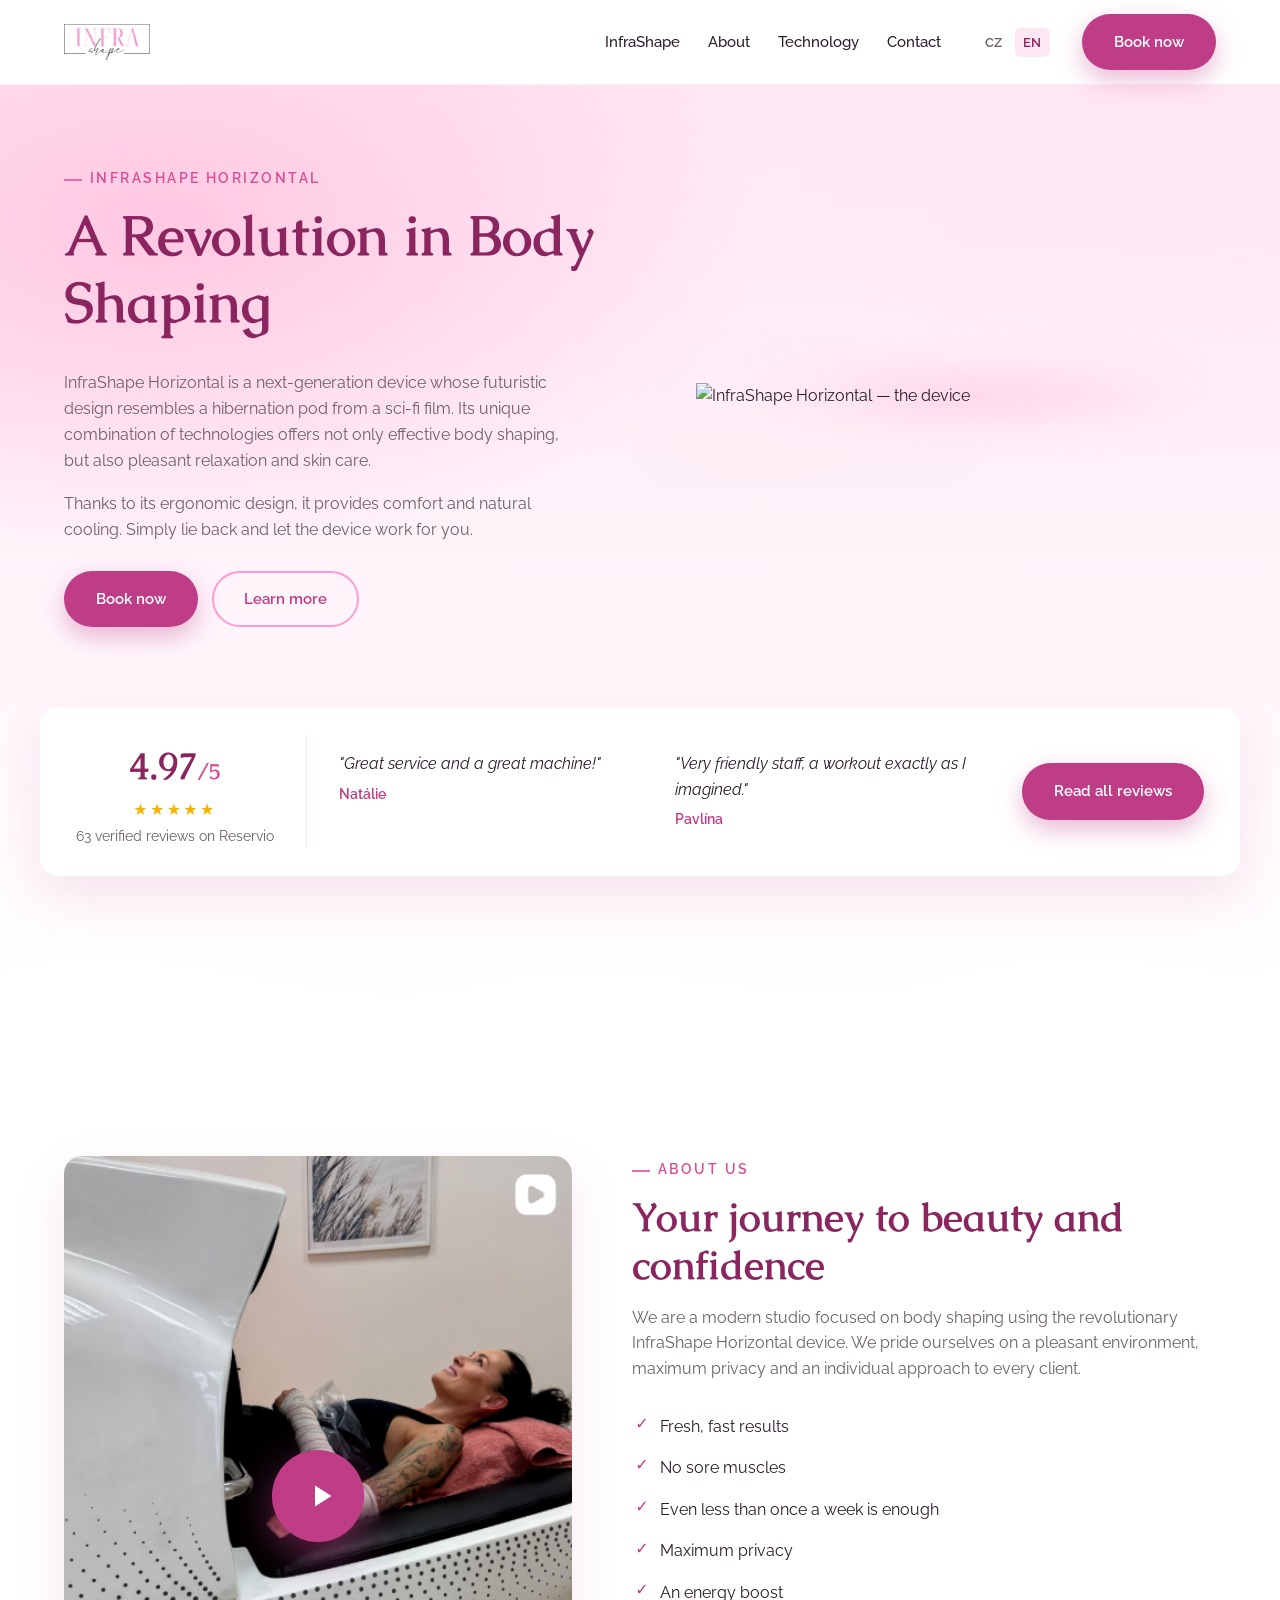
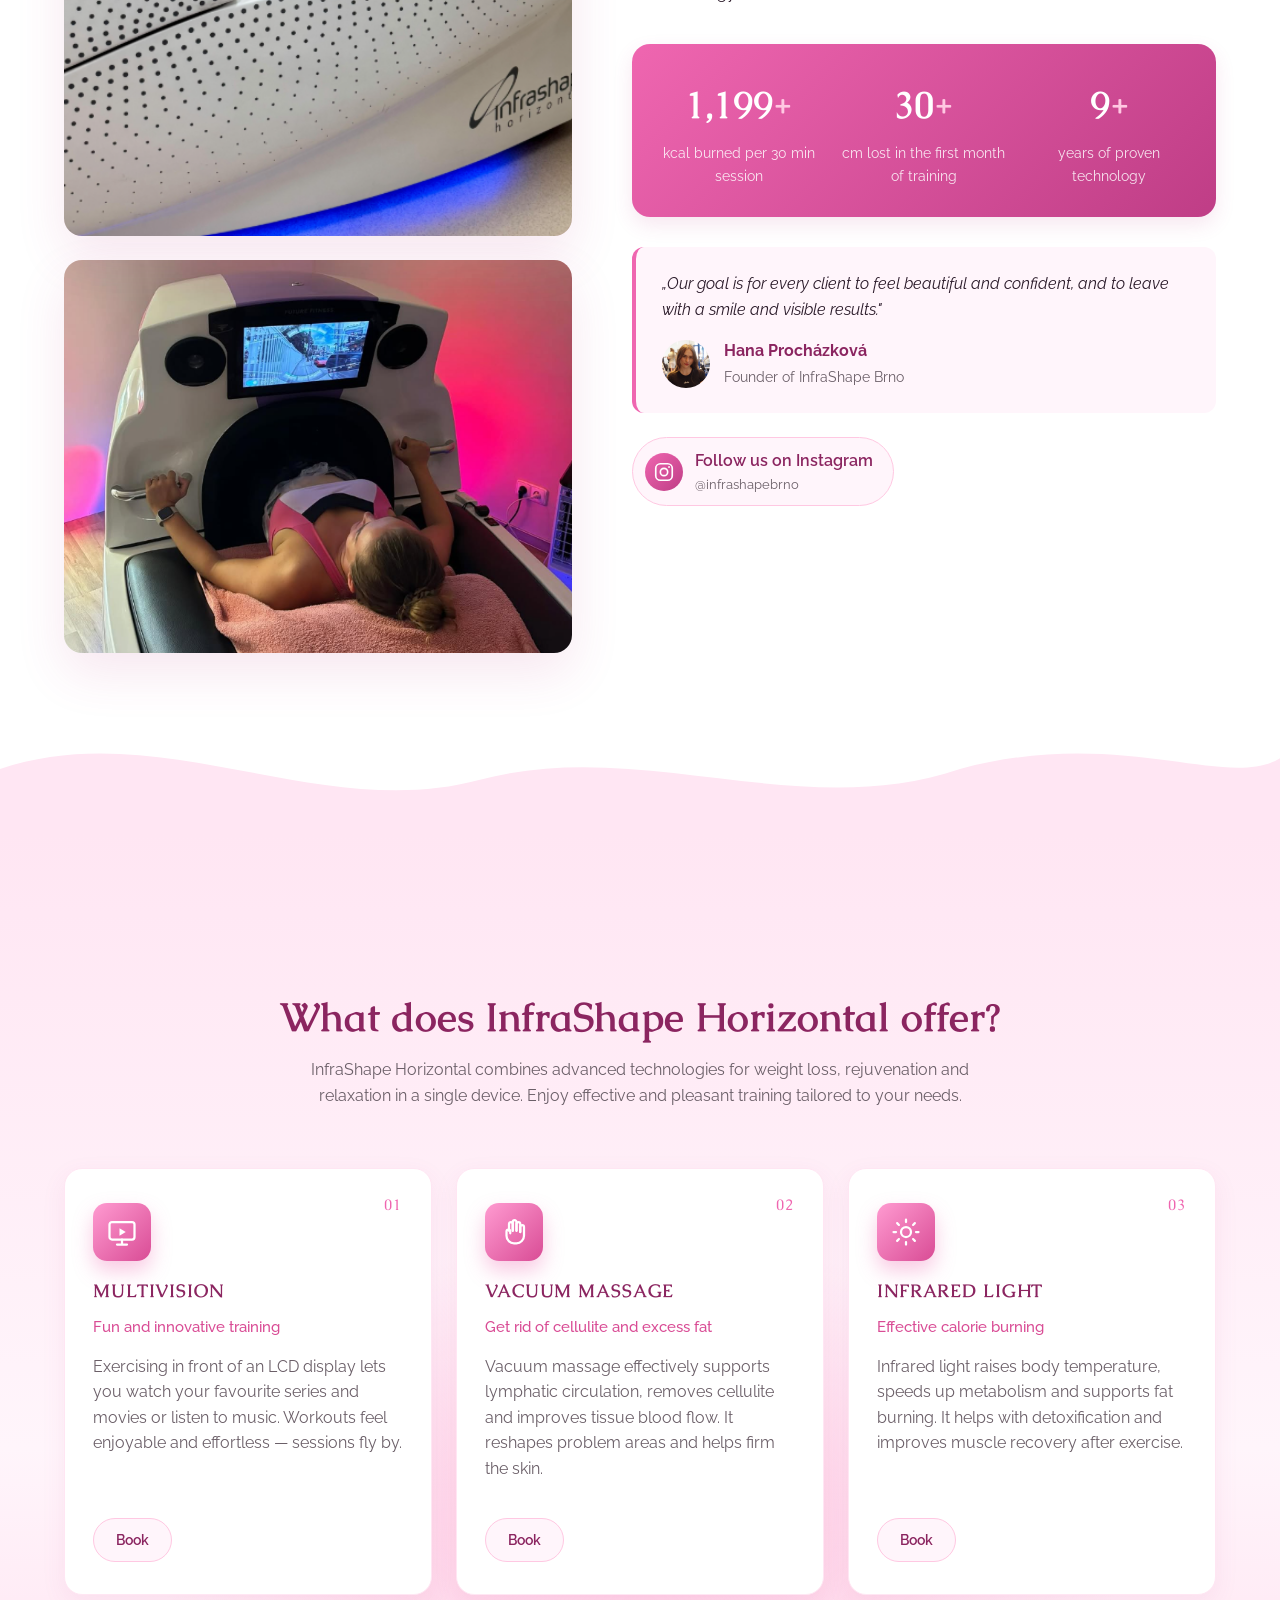
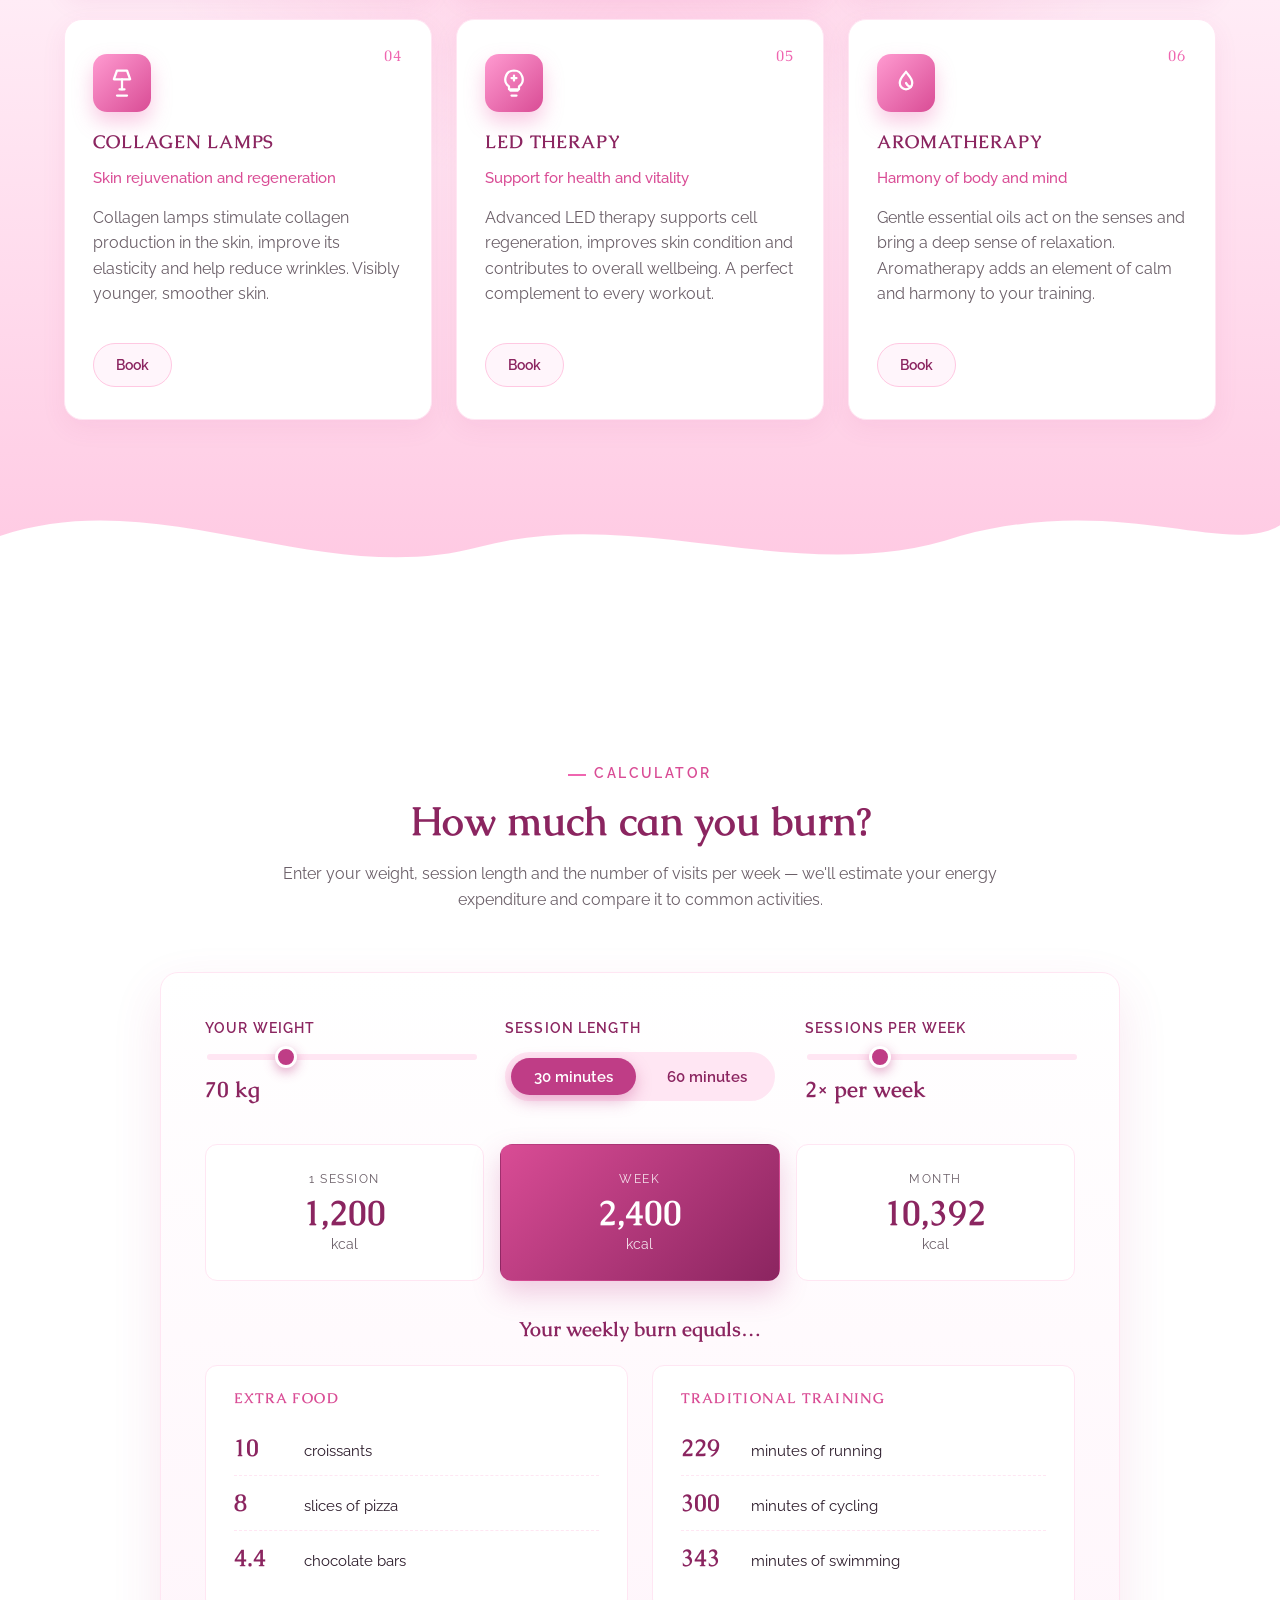
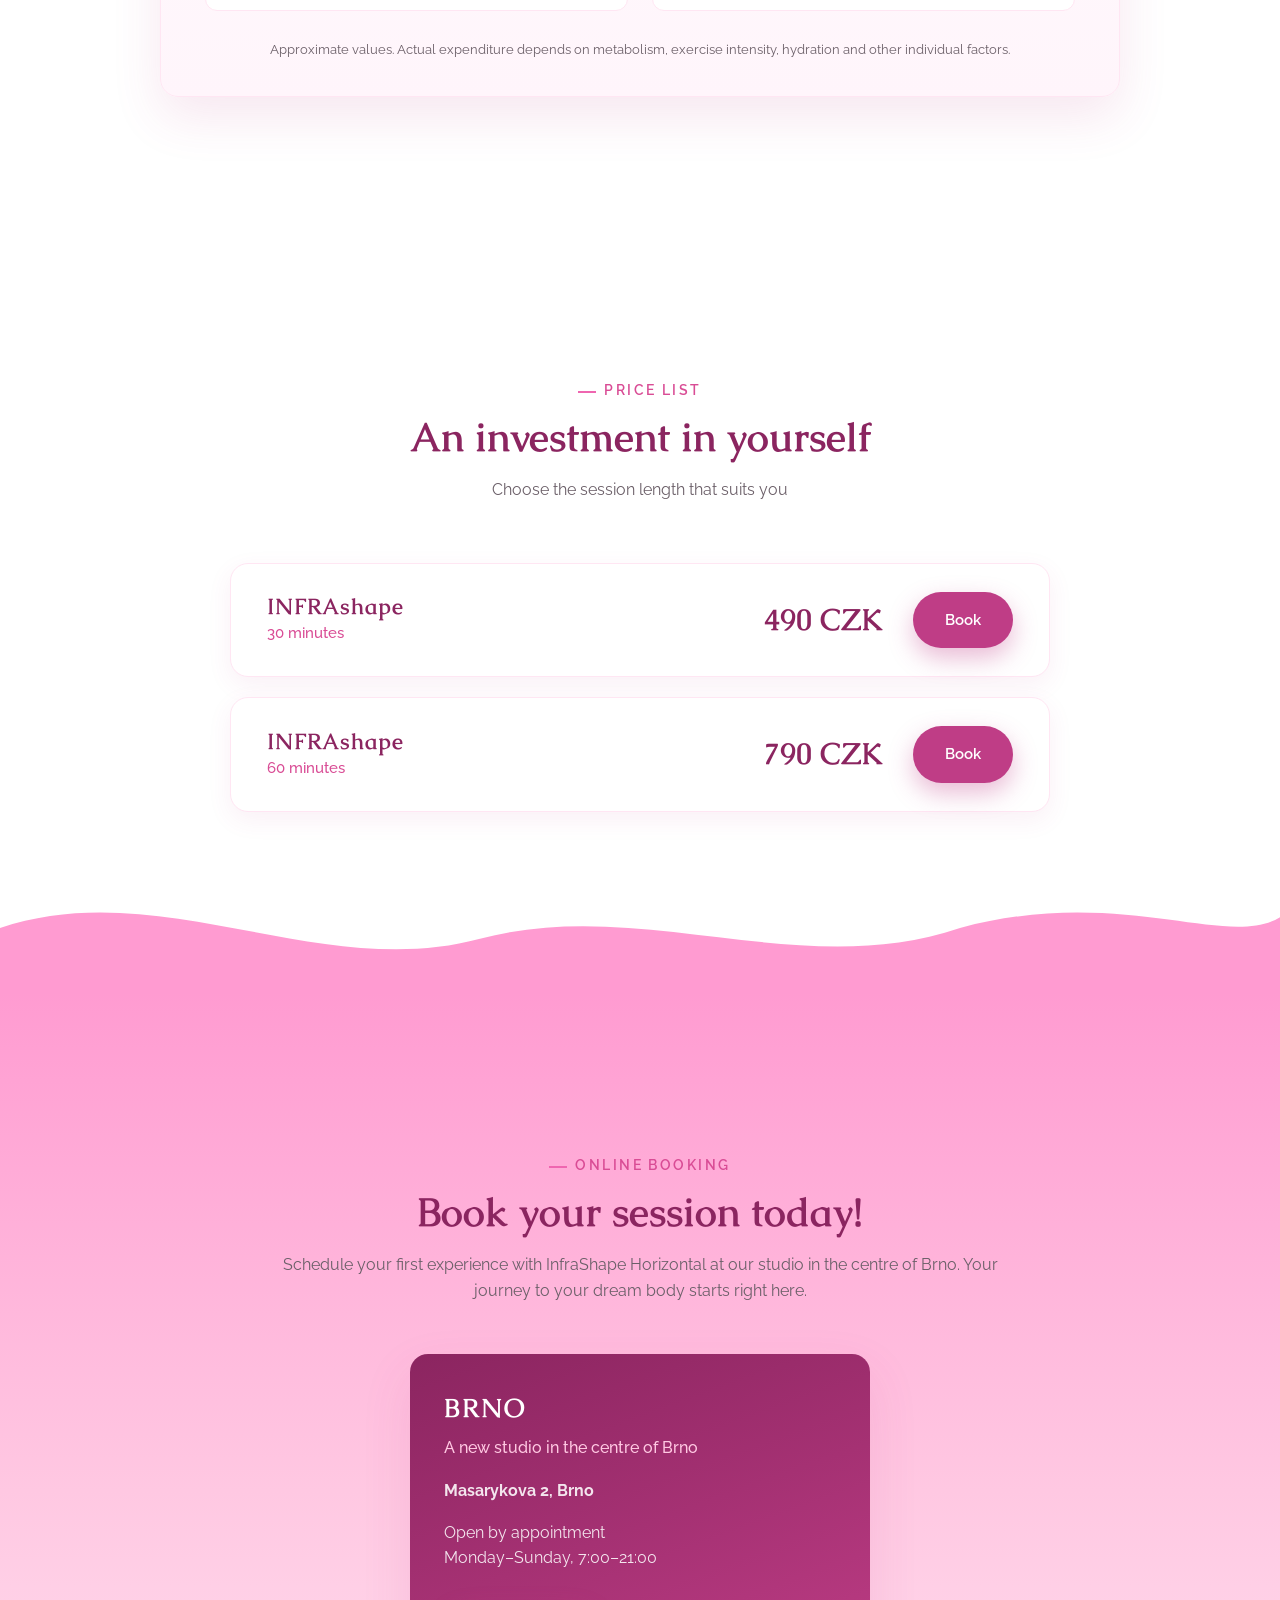
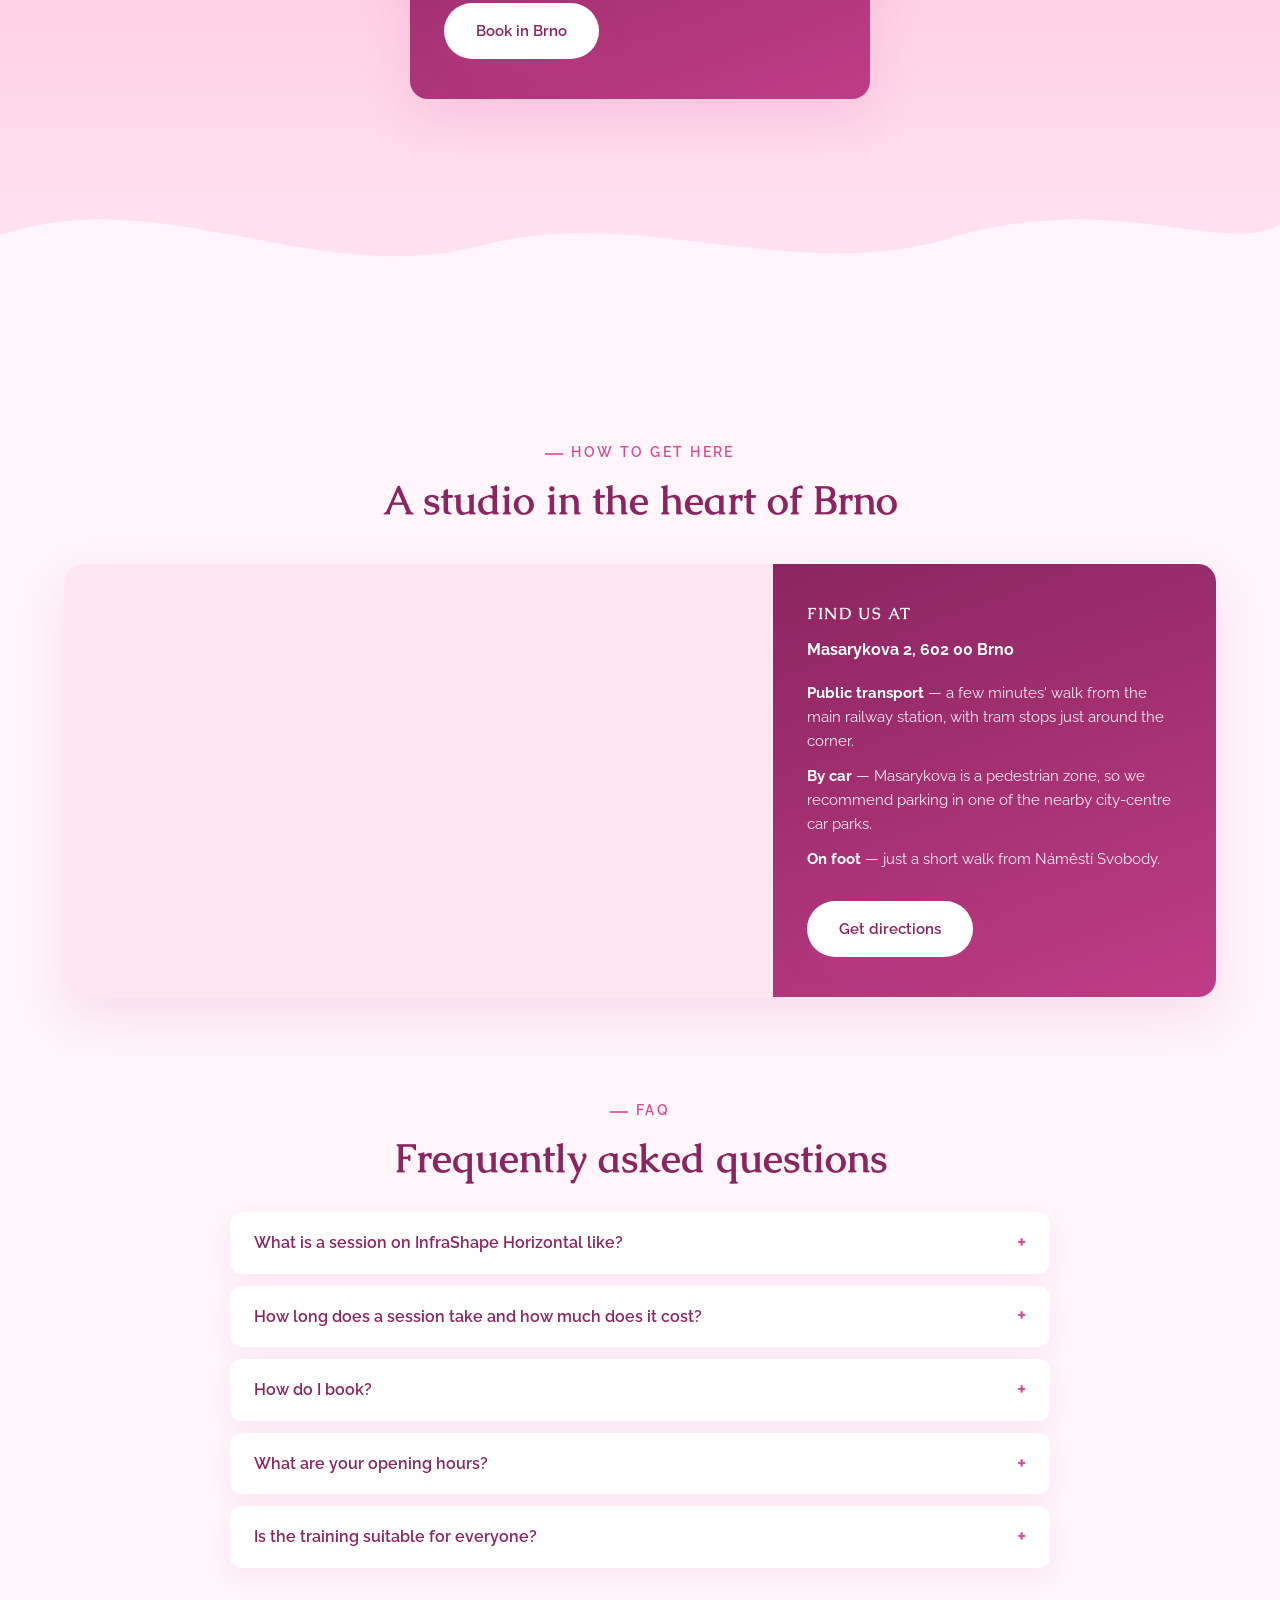
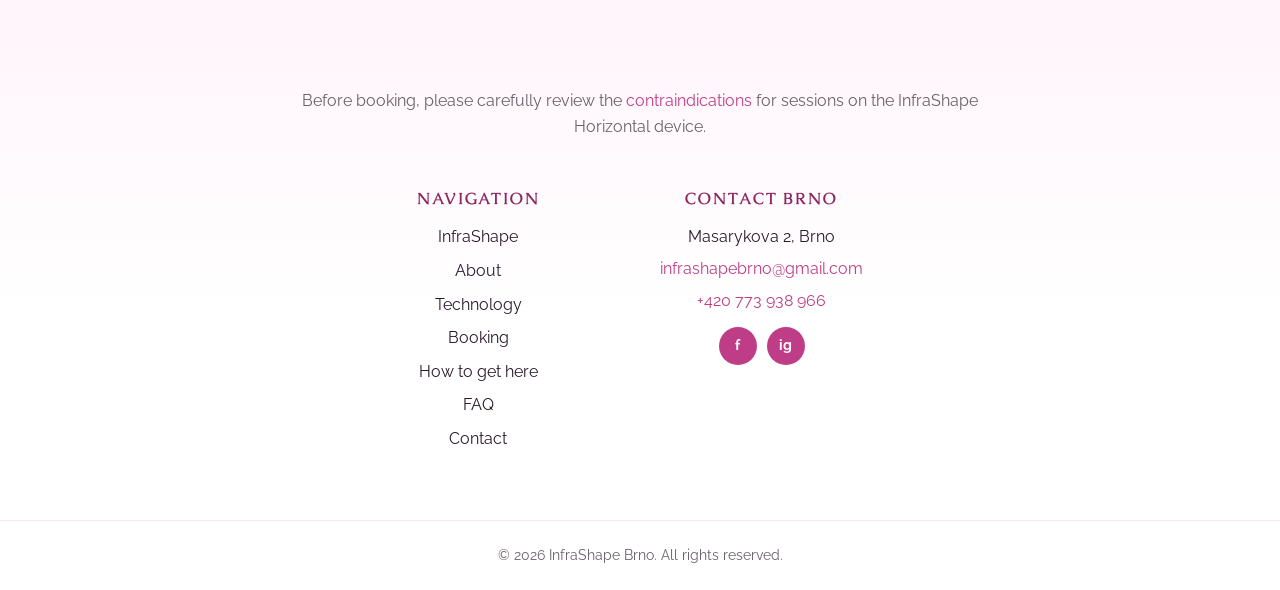
==== commit cd4cecb2: "Úpravy dle klientky: recenze z Reservia, FAQ, Jak se k nám dostat - Pruh se statistikami pod hero na" ====
--- a/en/index.html
+++ b/en/index.html
@@ -58,15 +58,17 @@
         </div>
       </div>
 
-      <div class="container stats">
-        <div class="stat"><span class="num" data-target="230">0</span><span class="plus">+</span><p>happy clients</p></div>
-        <div class="stat"><span class="num" data-target="1200">0</span><span class="plus">+</span><p>kcal burned in 30 min</p></div>
-        <div class="stat"><span class="num" data-target="31">0</span><span class="plus">+</span><p>cm lost in the first month</p></div>
-        <div class="stat"><span class="num" data-target="10">0</span><span class="plus">+</span><p>years of proven technology</p></div>
-        <div class="stat rating">
-          <span class="num">4.95</span><span class="plus">/5</span>
-          <p>⭐⭐⭐⭐⭐<br />300+ positive reviews</p>
-        </div>
+      <div class="container reviews">
+        <div class="reviews-score">
+          <span class="reviews-num">4.97</span><span class="reviews-max">/5</span>
+          <span class="reviews-stars" aria-hidden="true">★★★★★</span>
+          <p>63 verified reviews on Reservio</p>
+        </div>
+        <ul class="reviews-quotes">
+          <li><blockquote>"Great service and a great machine!"</blockquote><span>Natálie</span></li>
+          <li><blockquote>"Very friendly staff, a workout exactly as I imagined."</blockquote><span>Pavlína</span></li>
+        </ul>
+        <a href="https://www.reservio.cz/b/infrashape-brno" class="btn btn-primary" target="_blank" rel="noopener noreferrer">Read all reviews</a>
       </div>
 
       <svg class="wave" viewBox="0 0 1440 120" preserveAspectRatio="none"><path d="M0,60 C180,10 360,110 540,70 C720,30 900,110 1080,60 C1260,20 1380,80 1440,50 L1440,120 L0,120 Z" fill="#ffffff"/></svg>
@@ -103,13 +105,17 @@
           <figure class="quote">
             <blockquote>„Our goal is for every client to feel beautiful and confident, and to leave with a smile and visible results."</blockquote>
             <figcaption>
-              <img src="../img/zakladatelka.png" alt="Anna Procházková" />
+              <img src="../img/zakladatelka.png" alt="Hana Procházková" />
               <div>
-                <strong>Anna Procházková</strong>
+                <strong>Hana Procházková</strong>
                 <span>Founder of InfraShape Brno</span>
               </div>
             </figcaption>
           </figure>
+          <a href="https://www.instagram.com/infrashapebrno/" class="insta-link" target="_blank" rel="noopener noreferrer">
+            <svg viewBox="0 0 24 24" fill="none" stroke="currentColor" stroke-width="1.8" stroke-linecap="round" stroke-linejoin="round" aria-hidden="true"><rect x="3" y="3" width="18" height="18" rx="5"/><circle cx="12" cy="12" r="4"/><circle cx="17.5" cy="6.5" r="1" fill="currentColor" stroke="none"/></svg>
+            <span>Follow us on Instagram <small>@infrashapebrno</small></span>
+          </a>
         </div>
       </div>
       <svg class="wave" viewBox="0 0 1440 120" preserveAspectRatio="none"><path d="M0,60 C180,10 360,110 540,70 C720,30 900,110 1080,60 C1260,20 1380,80 1440,50 L1440,120 L0,120 Z" fill="#ffe6f3"/></svg>
@@ -328,7 +334,7 @@
             <h3>Brno</h3>
             <p class="res-sub">A new studio in the centre of Brno</p>
             <p><strong>Masarykova 2, Brno</strong></p>
-            <p>Open by appointment<br />Monday–Friday</p>
+            <p>Open by appointment<br />Monday–Sunday, 7:00–21:00</p>
             <a href="https://infrashape-brno.reservio.com" class="btn btn-primary" target="_blank" rel="noopener noreferrer">Book in Brno</a>
           </article>
         </div>
@@ -336,32 +342,12 @@
       <svg class="wave" viewBox="0 0 1440 120" preserveAspectRatio="none"><path d="M0,60 C180,10 360,110 540,70 C720,30 900,110 1080,60 C1260,20 1380,80 1440,50 L1440,120 L0,120 Z" fill="#fff5fb"/></svg>
     </section>
 
-    <section id="contact" class="contact">
-      <div class="container">
-        <p class="contact-note">Before booking, please carefully review the <a href="kontraindikace.html">contraindications</a> for sessions on the InfraShape Horizontal device.</p>
-        <div class="contact-grid">
-          <div class="contact-nav">
-            <h4>Navigation</h4>
-            <ul>
-              <li><a href="#home">InfraShape</a></li>
-              <li><a href="#about">About</a></li>
-              <li><a href="#tech">Technology</a></li>
-              <li><a href="#reservation">Booking</a></li>
-              <li><a href="#contact">Contact</a></li>
-            </ul>
-          </div>
-          <div class="contact-block">
-            <h4>Contact Brno</h4>
-            <p>Masarykova 2, Brno</p>
-            <p><a href="mailto:infrashapebrno@gmail.com">infrashapebrno@gmail.com</a></p>
-            <p><a href="tel:+420773938966">+420 773 938 966</a></p>
-            <div class="socials">
-              <a href="https://www.facebook.com/profile.php?id=61572390729909" aria-label="Facebook" target="_blank" rel="noopener noreferrer">f</a>
-              <a href="https://www.instagram.com/infrashapebrno/" aria-label="Instagram" target="_blank" rel="noopener noreferrer">ig</a>
-            </div>
-          </div>
-        </div>
-
+    <section id="directions" class="directions">
+      <div class="container">
+        <div class="section-head">
+          <span class="eyebrow">How to get here</span>
+          <h2>A studio in the heart of Brno</h2>
+        </div>
         <div class="map-block">
           <div class="map-embed">
             <iframe
@@ -378,8 +364,73 @@
           <div class="map-info">
             <h4>Find us at</h4>
             <p><strong>Masarykova 2, 602 00 Brno</strong></p>
-            <p>Right in the heart of Brno, easily reachable by public transport and with parking nearby.</p>
+            <ul class="route-list">
+              <li><strong>Public transport</strong> — a few minutes' walk from the main railway station, with tram stops just around the corner.</li>
+              <li><strong>By car</strong> — Masarykova is a pedestrian zone, so we recommend parking in one of the nearby city-centre car parks.</li>
+              <li><strong>On foot</strong> — just a short walk from Náměstí Svobody.</li>
+            </ul>
             <a href="https://www.google.com/maps/dir/?api=1&destination=Masarykova+2%2C+Brno" class="btn btn-primary" target="_blank" rel="noopener noreferrer">Get directions</a>
+          </div>
+        </div>
+      </div>
+    </section>
+
+    <section id="faq" class="faq">
+      <div class="container">
+        <div class="section-head">
+          <span class="eyebrow">FAQ</span>
+          <h2>Frequently asked questions</h2>
+        </div>
+        <div class="faq-list">
+          <details>
+            <summary>What is a session on InfraShape Horizontal like?</summary>
+            <p>You lie down in the device and pedal at a relaxed pace while it combines vacuum massage, infrared light, collagen lamps, LED therapy and aromatherapy. You can watch a series or listen to music during the session.</p>
+          </details>
+          <details>
+            <summary>How long does a session take and how much does it cost?</summary>
+            <p>We offer 30-minute sessions for 490 CZK and 60-minute sessions for 790 CZK. See the current prices in the <a href="#pricing">Pricing</a> section.</p>
+          </details>
+          <details>
+            <summary>How do I book?</summary>
+            <p>The easiest way is online via <a href="https://infrashape-brno.reservio.com" target="_blank" rel="noopener noreferrer">Reservio</a>, where you can see available slots. You can also call us at <a href="tel:+420773938966">+420 773 938 966</a>.</p>
+          </details>
+          <details>
+            <summary>What are your opening hours?</summary>
+            <p>The studio works by appointment every day from 7:00 to 21:00.</p>
+          </details>
+          <details>
+            <summary>Is the training suitable for everyone?</summary>
+            <p>Before your first visit, please read the <a href="kontraindikace.html">contraindications</a> carefully. If you are not sure whether the training is right for you, consult your doctor or give us a call.</p>
+          </details>
+        </div>
+      </div>
+    </section>
+
+    <section id="contact" class="contact">
+      <div class="container">
+        <p class="contact-note">Before booking, please carefully review the <a href="kontraindikace.html">contraindications</a> for sessions on the InfraShape Horizontal device.</p>
+        <div class="contact-grid">
+          <div class="contact-nav">
+            <h4>Navigation</h4>
+            <ul>
+              <li><a href="#home">InfraShape</a></li>
+              <li><a href="#about">About</a></li>
+              <li><a href="#tech">Technology</a></li>
+              <li><a href="#reservation">Booking</a></li>
+              <li><a href="#directions">How to get here</a></li>
+              <li><a href="#faq">FAQ</a></li>
+              <li><a href="#contact">Contact</a></li>
+            </ul>
+          </div>
+          <div class="contact-block">
+            <h4>Contact Brno</h4>
+            <p>Masarykova 2, Brno</p>
+            <p><a href="mailto:infrashapebrno@gmail.com">infrashapebrno@gmail.com</a></p>
+            <p><a href="tel:+420773938966">+420 773 938 966</a></p>
+            <div class="socials">
+              <a href="https://www.facebook.com/profile.php?id=61572390729909" aria-label="Facebook" target="_blank" rel="noopener noreferrer">f</a>
+              <a href="https://www.instagram.com/infrashapebrno/" aria-label="Instagram" target="_blank" rel="noopener noreferrer">ig</a>
+            </div>
           </div>
         </div>
       </div>
--- a/css/style.css
+++ b/css/style.css
@@ -208,34 +208,44 @@
   filter: drop-shadow(0 30px 60px rgba(139, 37, 96, 0.25));
 }
 
-.stats {
-  display: grid;
-  grid-template-columns: repeat(5, 1fr);
-  gap: 20px;
+.reviews {
+  display: grid;
+  grid-template-columns: auto 1fr auto;
+  align-items: center;
+  gap: 32px;
   margin-top: 80px;
   background: var(--white);
   border-radius: var(--radius);
-  padding: 32px 24px;
+  padding: 28px 36px;
   box-shadow: var(--shadow);
   position: relative;
   z-index: 2;
 }
-.stat { text-align: center; padding: 8px; border-right: 1px solid var(--pink-100); }
-.stat:last-child { border-right: 0; }
-.stat .num {
+.reviews-score { text-align: center; padding-right: 32px; border-right: 1px solid var(--pink-100); }
+.reviews-num {
   font-family: var(--font-heading);
-  font-size: 2.2rem;
+  font-size: 2.4rem;
   color: var(--pink-700);
   font-weight: 700;
 }
-.stat .plus {
+.reviews-max {
   color: var(--pink-500);
   font-family: var(--font-heading);
   font-size: 1.4rem;
   font-weight: 700;
 }
-.stat p { margin: 4px 0 0; font-size: .85rem; color: var(--muted); }
-.stat.rating .num { font-size: 1.8rem; }
+.reviews-stars { display: block; color: #f5b301; letter-spacing: .15em; }
+.reviews-score p { margin: 4px 0 0; font-size: .85rem; color: var(--muted); }
+.reviews-quotes {
+  list-style: none;
+  margin: 0;
+  padding: 0;
+  display: grid;
+  grid-template-columns: 1fr 1fr;
+  gap: 20px;
+}
+.reviews-quotes blockquote { margin: 0 0 4px; font-style: italic; color: var(--text); }
+.reviews-quotes span { font-size: .85rem; color: var(--pink-600); font-weight: 600; }
 
 /* Wave */
 .wave {
@@ -866,7 +876,7 @@
 /* Contact */
 .contact {
   position: relative;
-  padding: 140px 0 0;
+  padding: 60px 0 0;
   background: linear-gradient(180deg, var(--pink-50) 0%, var(--white) 50%);
 }
 .contact-note {
@@ -964,6 +974,75 @@
   .map-block { grid-template-columns: 1fr; }
   .map-embed { min-height: 280px; }
 }
+
+/* Instagram link (O nás) */
+.insta-link {
+  display: inline-flex;
+  align-items: center;
+  gap: 12px;
+  margin-top: 24px;
+  padding: 10px 20px 10px 12px;
+  border-radius: 999px;
+  background: var(--pink-50);
+  border: 1px solid var(--pink-200);
+  color: var(--pink-700);
+  font-weight: 600;
+  transition: background .2s, transform .2s;
+}
+.insta-link:hover { background: var(--pink-100); transform: translateY(-2px); }
+.insta-link svg {
+  width: 38px; height: 38px;
+  padding: 8px;
+  border-radius: 50%;
+  background: linear-gradient(135deg, var(--pink-400), var(--pink-600));
+  color: var(--white);
+  flex-shrink: 0;
+}
+.insta-link small { display: block; font-weight: 400; color: var(--muted); }
+
+/* Jak se k nám dostat */
+.directions {
+  padding: 140px 0 60px;
+  background: var(--pink-50);
+}
+.directions .section-head { margin-bottom: 40px; }
+.directions .map-block { margin-bottom: 0; }
+.route-list { list-style: none; margin: 14px 0 0; padding: 0; }
+.route-list li { color: rgba(255, 255, 255, 0.9); margin-bottom: 10px; font-size: .95rem; }
+
+/* FAQ */
+.faq {
+  padding: 40px 0 60px;
+  background: var(--pink-50);
+}
+.faq .section-head { margin-bottom: 30px; }
+.faq-list { max-width: 820px; margin: 0 auto; display: grid; gap: 12px; }
+.faq details {
+  background: var(--white);
+  border-radius: var(--radius-sm);
+  box-shadow: var(--shadow-sm);
+  padding: 0 24px;
+}
+.faq summary {
+  cursor: pointer;
+  list-style: none;
+  padding: 18px 32px 18px 0;
+  position: relative;
+  font-weight: 600;
+  color: var(--pink-700);
+}
+.faq summary::-webkit-details-marker { display: none; }
+.faq summary::after {
+  content: "+";
+  position: absolute;
+  right: 0; top: 50%;
+  transform: translateY(-50%);
+  font-size: 1.4rem;
+  color: var(--pink-500);
+  transition: transform .2s;
+}
+.faq details[open] summary::after { transform: translateY(-50%) rotate(45deg); }
+.faq details p { margin: 0; padding-bottom: 18px; }
 
 /* Kontraindikace page */
 .page { padding-top: 0; }
@@ -1045,8 +1124,9 @@
 @media (max-width: 960px) {
   .hero-inner { grid-template-columns: 1fr; gap: 30px; }
   .hero-image { max-width: 480px; margin: 0 auto; }
-  .stats { grid-template-columns: repeat(2, 1fr); }
-  .stat { border-right: 0; border-bottom: 1px solid var(--pink-100); padding-bottom: 14px; }
+  .reviews { grid-template-columns: 1fr; text-align: center; gap: 20px; }
+  .reviews-score { padding: 0 0 16px; border-right: 0; border-bottom: 1px solid var(--pink-100); }
+  .reviews .btn { justify-self: center; }
   .about-inner { grid-template-columns: 1fr; gap: 40px; }
   .about-highlights { grid-template-columns: 1fr; }
   .cards { grid-template-columns: 1fr 1fr; }
@@ -1069,6 +1149,8 @@
   }
   .hero { padding: 50px 0 120px; }
   .about, .tech, .reservation { padding: 80px 0; }
-  .stats { grid-template-columns: 1fr; gap: 10px; padding: 20px; }
+  .reviews { padding: 24px 20px; }
+  .reviews-quotes { grid-template-columns: 1fr; }
+  .directions { padding: 80px 0 50px; }
   .cards { grid-template-columns: 1fr; }
 }
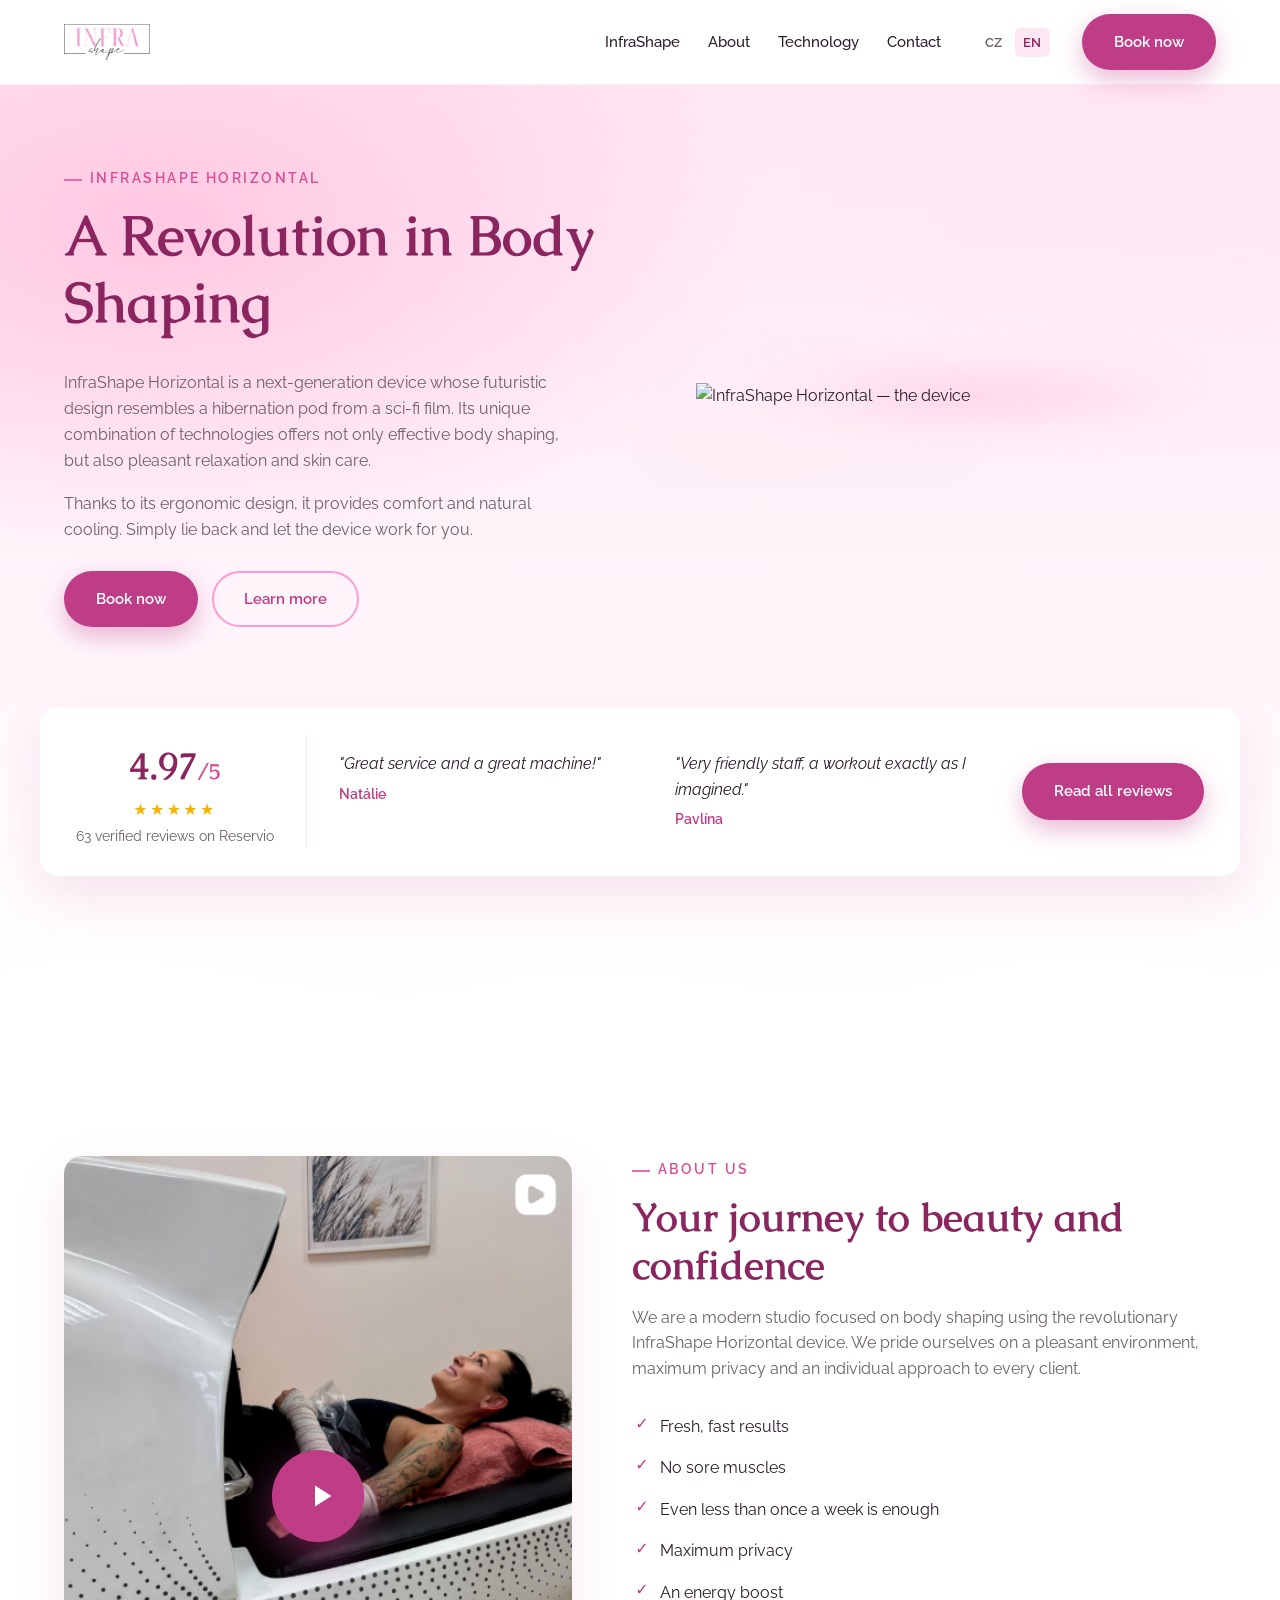
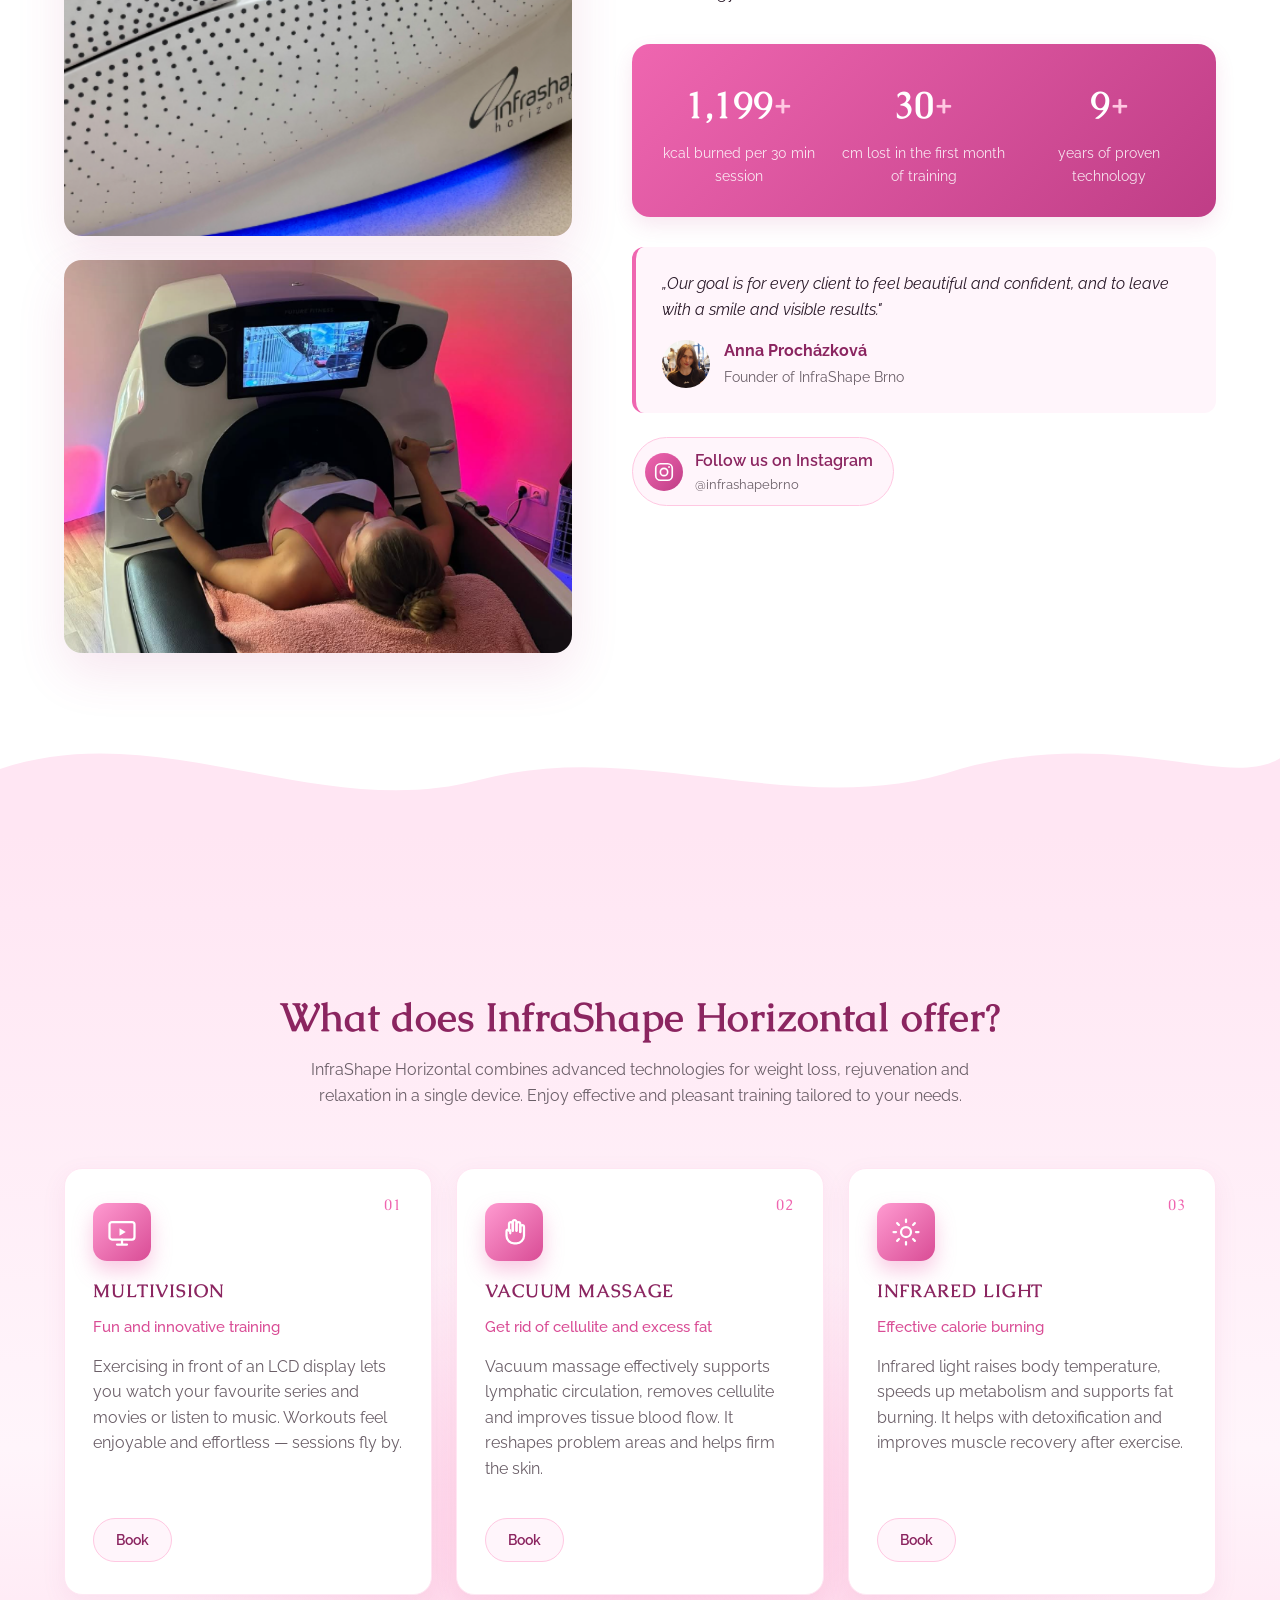
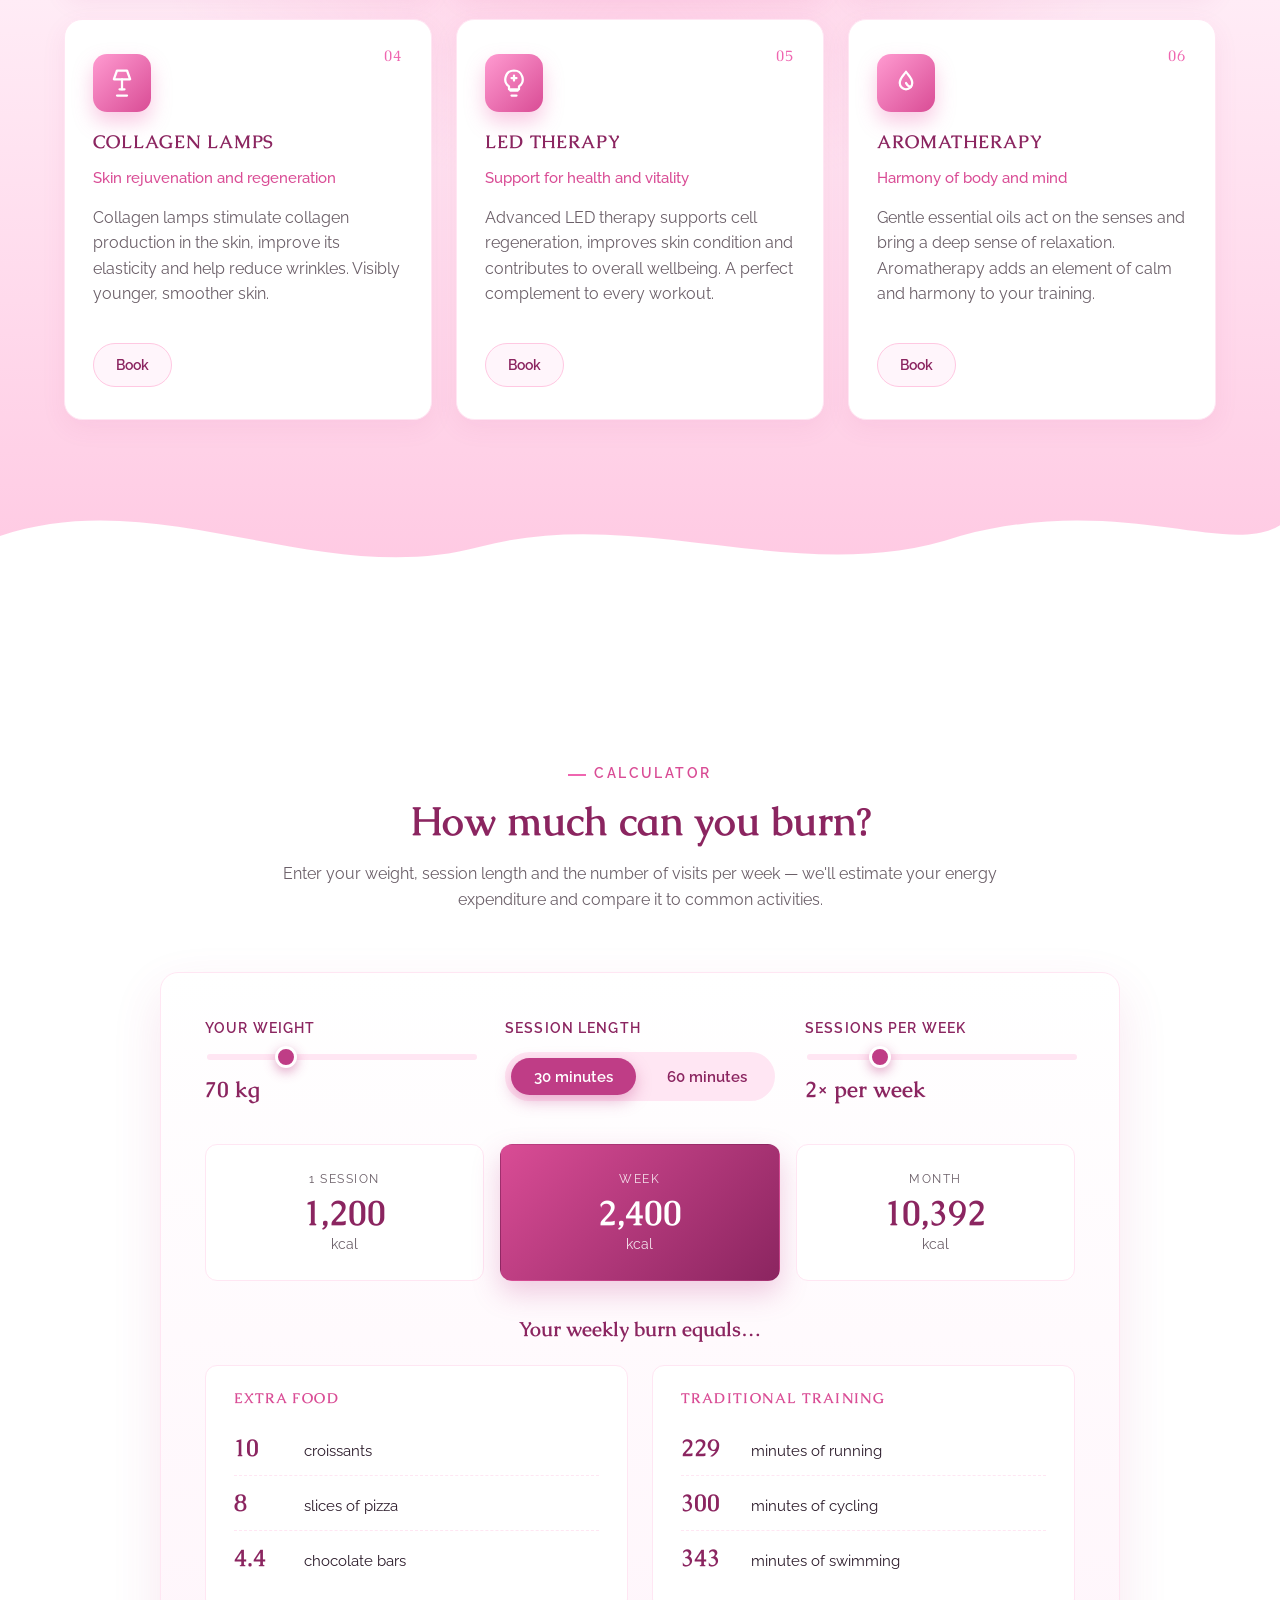
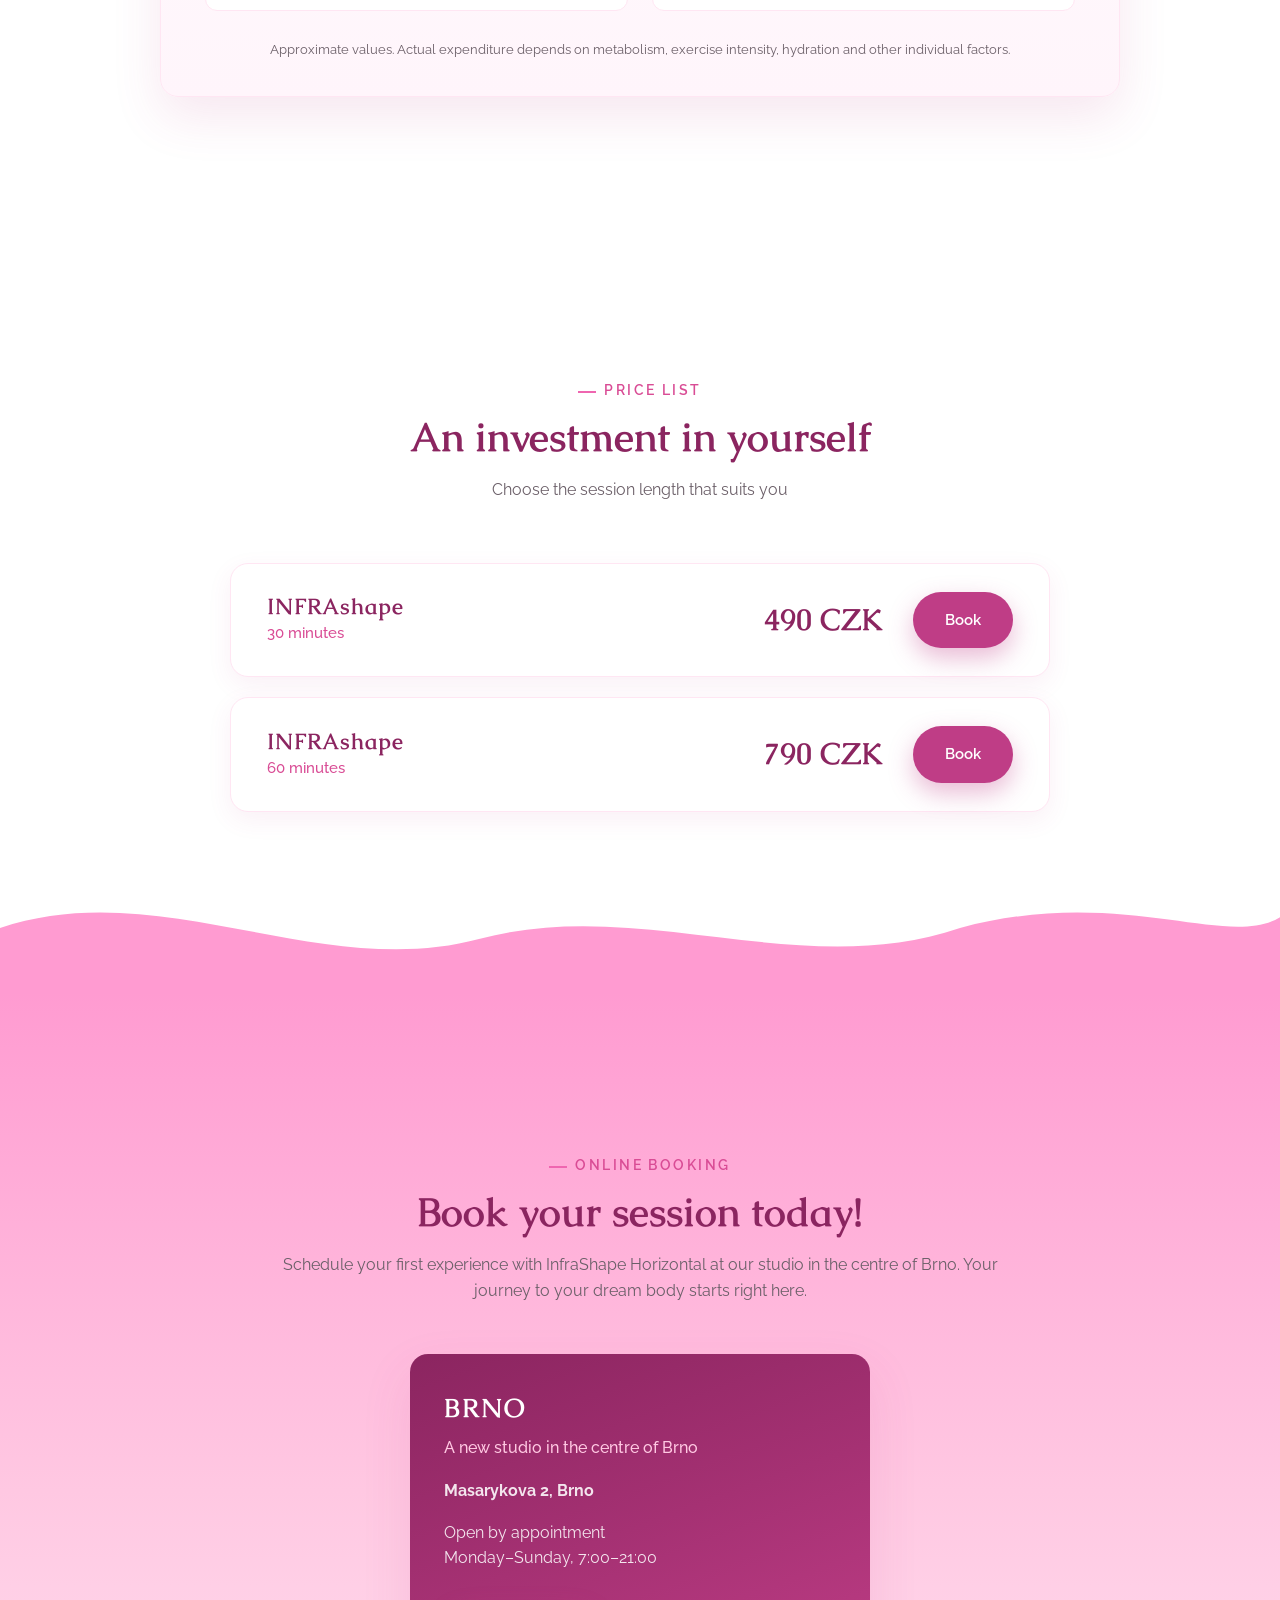
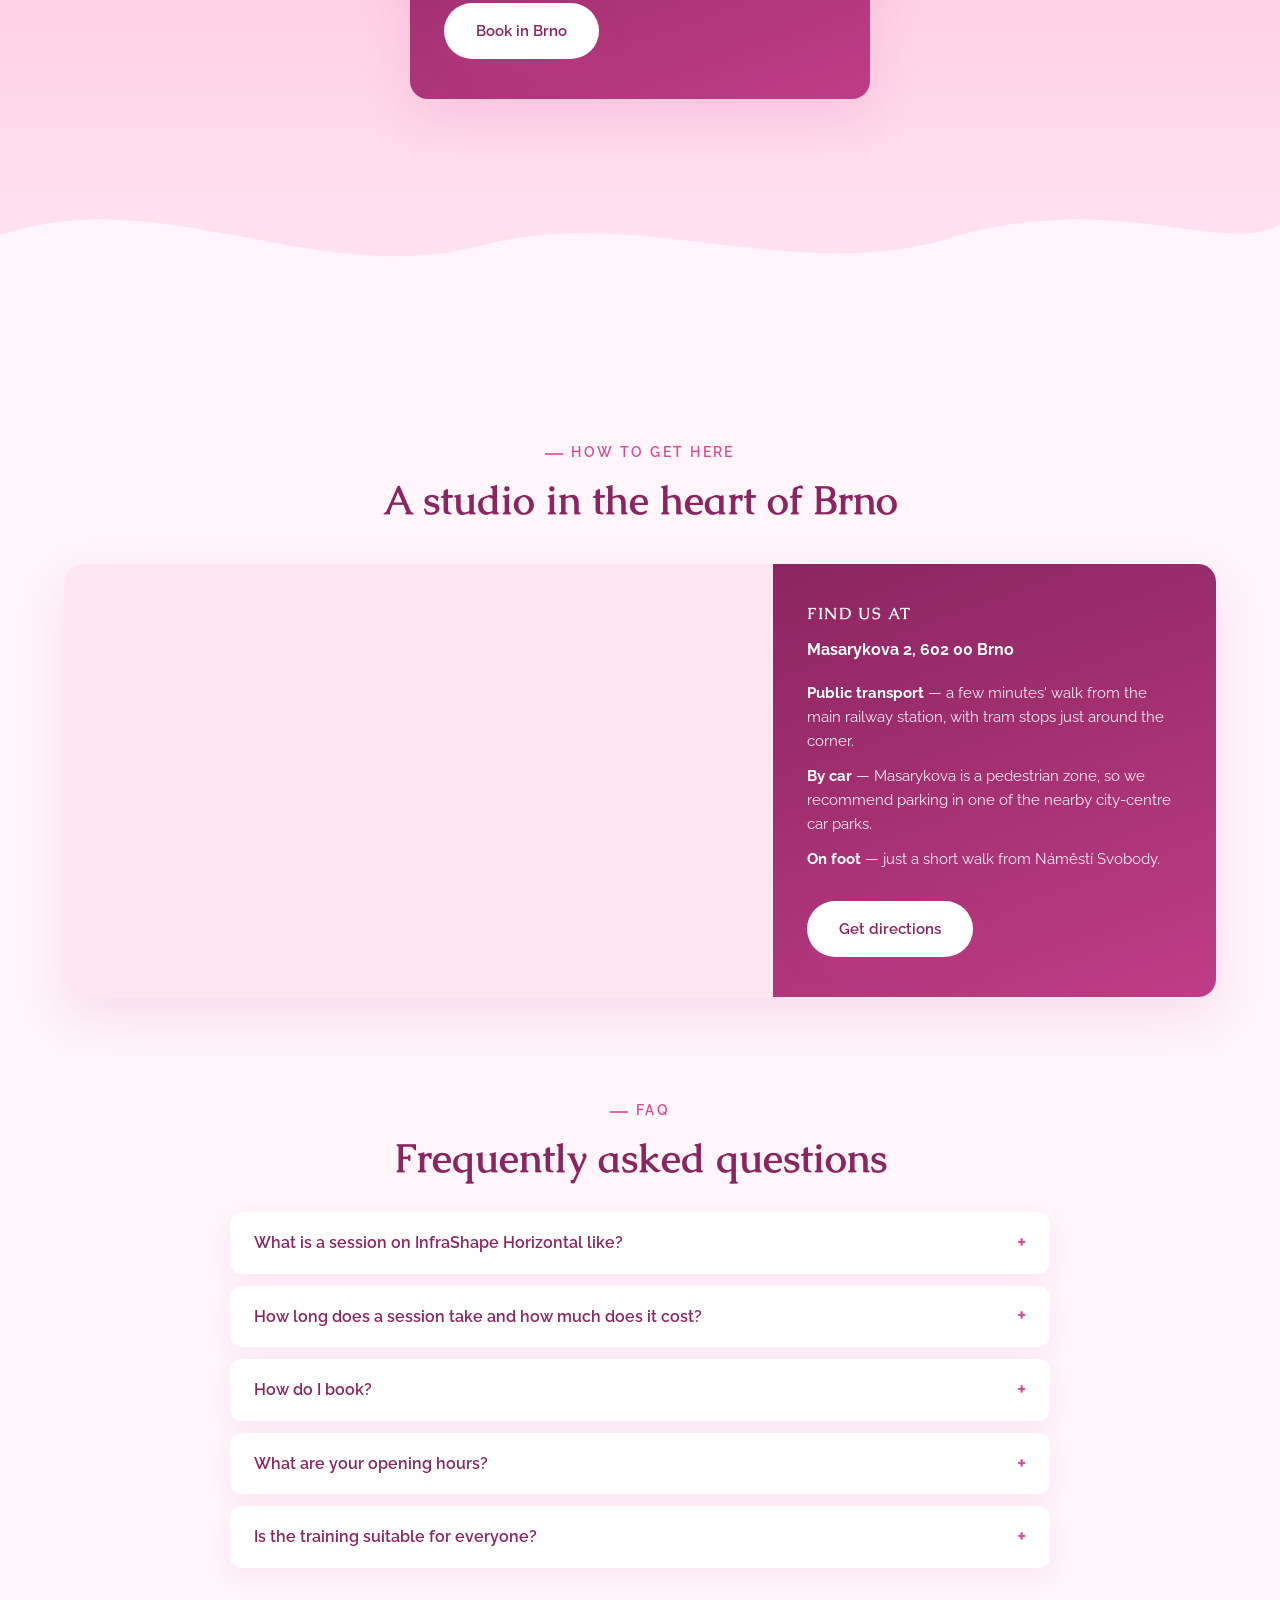
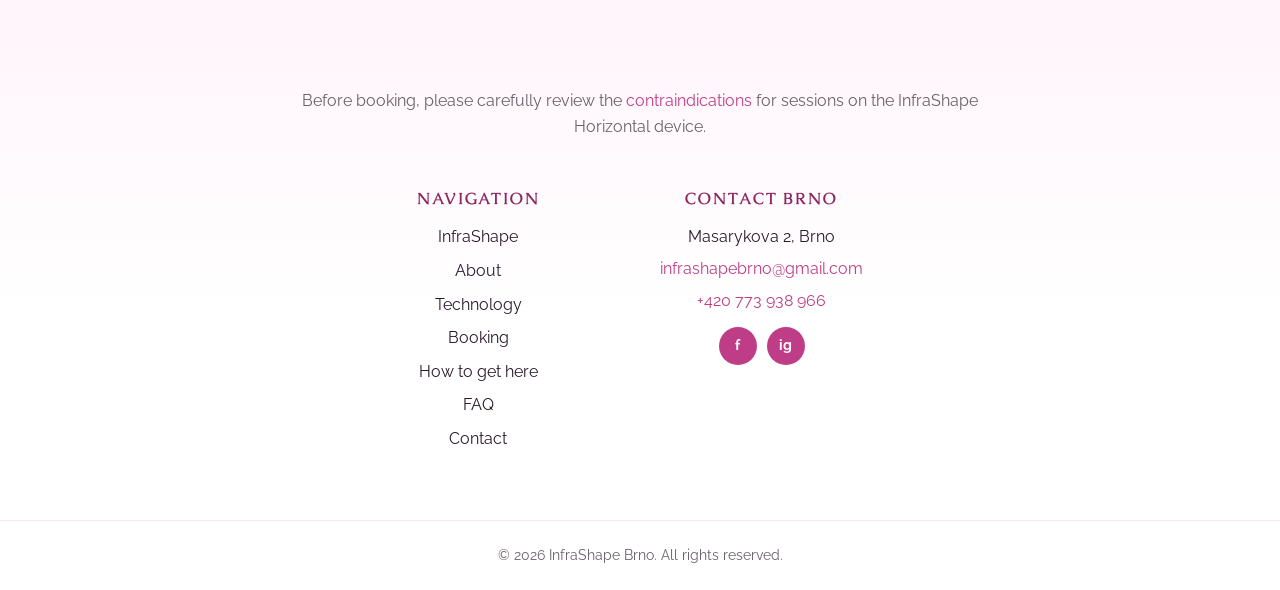
==== commit cd0fedbe: "Zakladatelka zatím zpět na Annu Procházkovou (Hana až s její fotkou) Co-Authored-By: Claude Opus 5.5" ====
--- a/en/index.html
+++ b/en/index.html
@@ -105,9 +105,9 @@
           <figure class="quote">
             <blockquote>„Our goal is for every client to feel beautiful and confident, and to leave with a smile and visible results."</blockquote>
             <figcaption>
-              <img src="../img/zakladatelka.png" alt="Hana Procházková" />
+              <img src="../img/zakladatelka.png" alt="Anna Procházková" />
               <div>
-                <strong>Hana Procházková</strong>
+                <strong>Anna Procházková</strong>
                 <span>Founder of InfraShape Brno</span>
               </div>
             </figcaption>
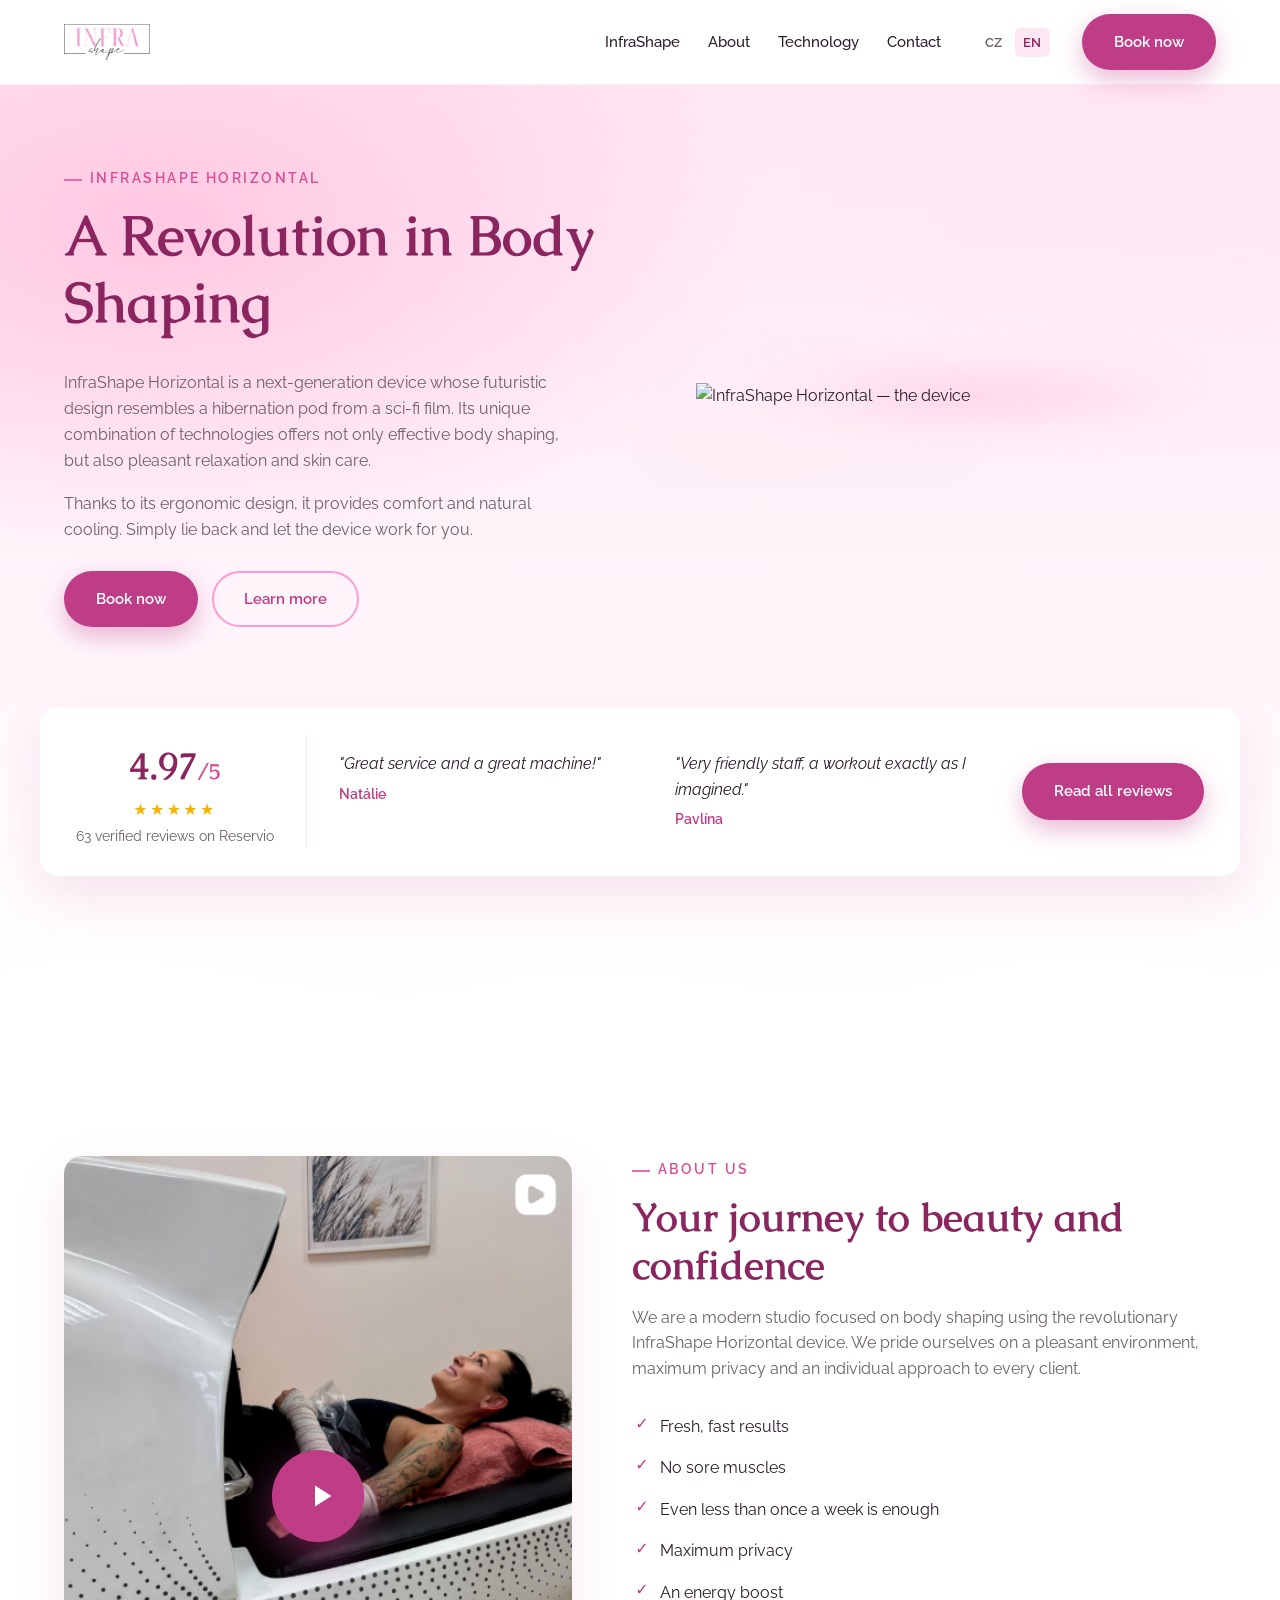
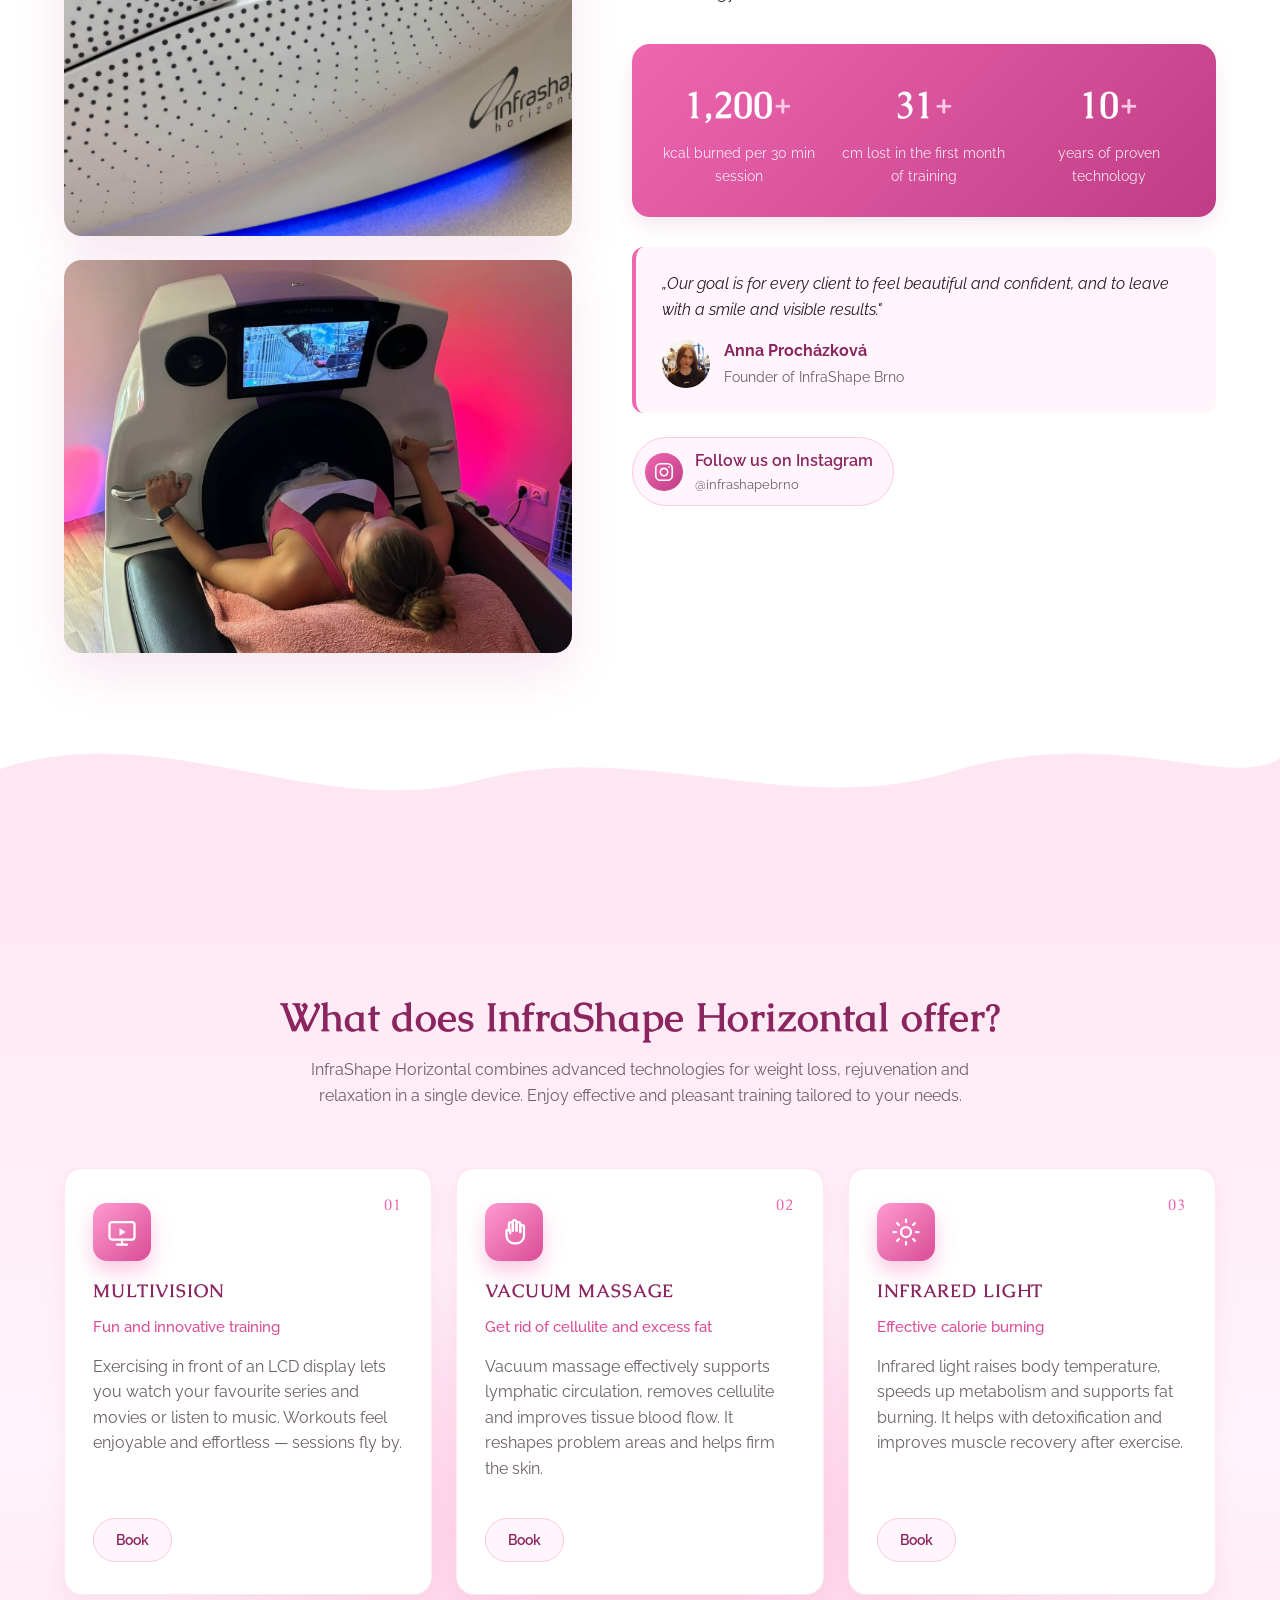
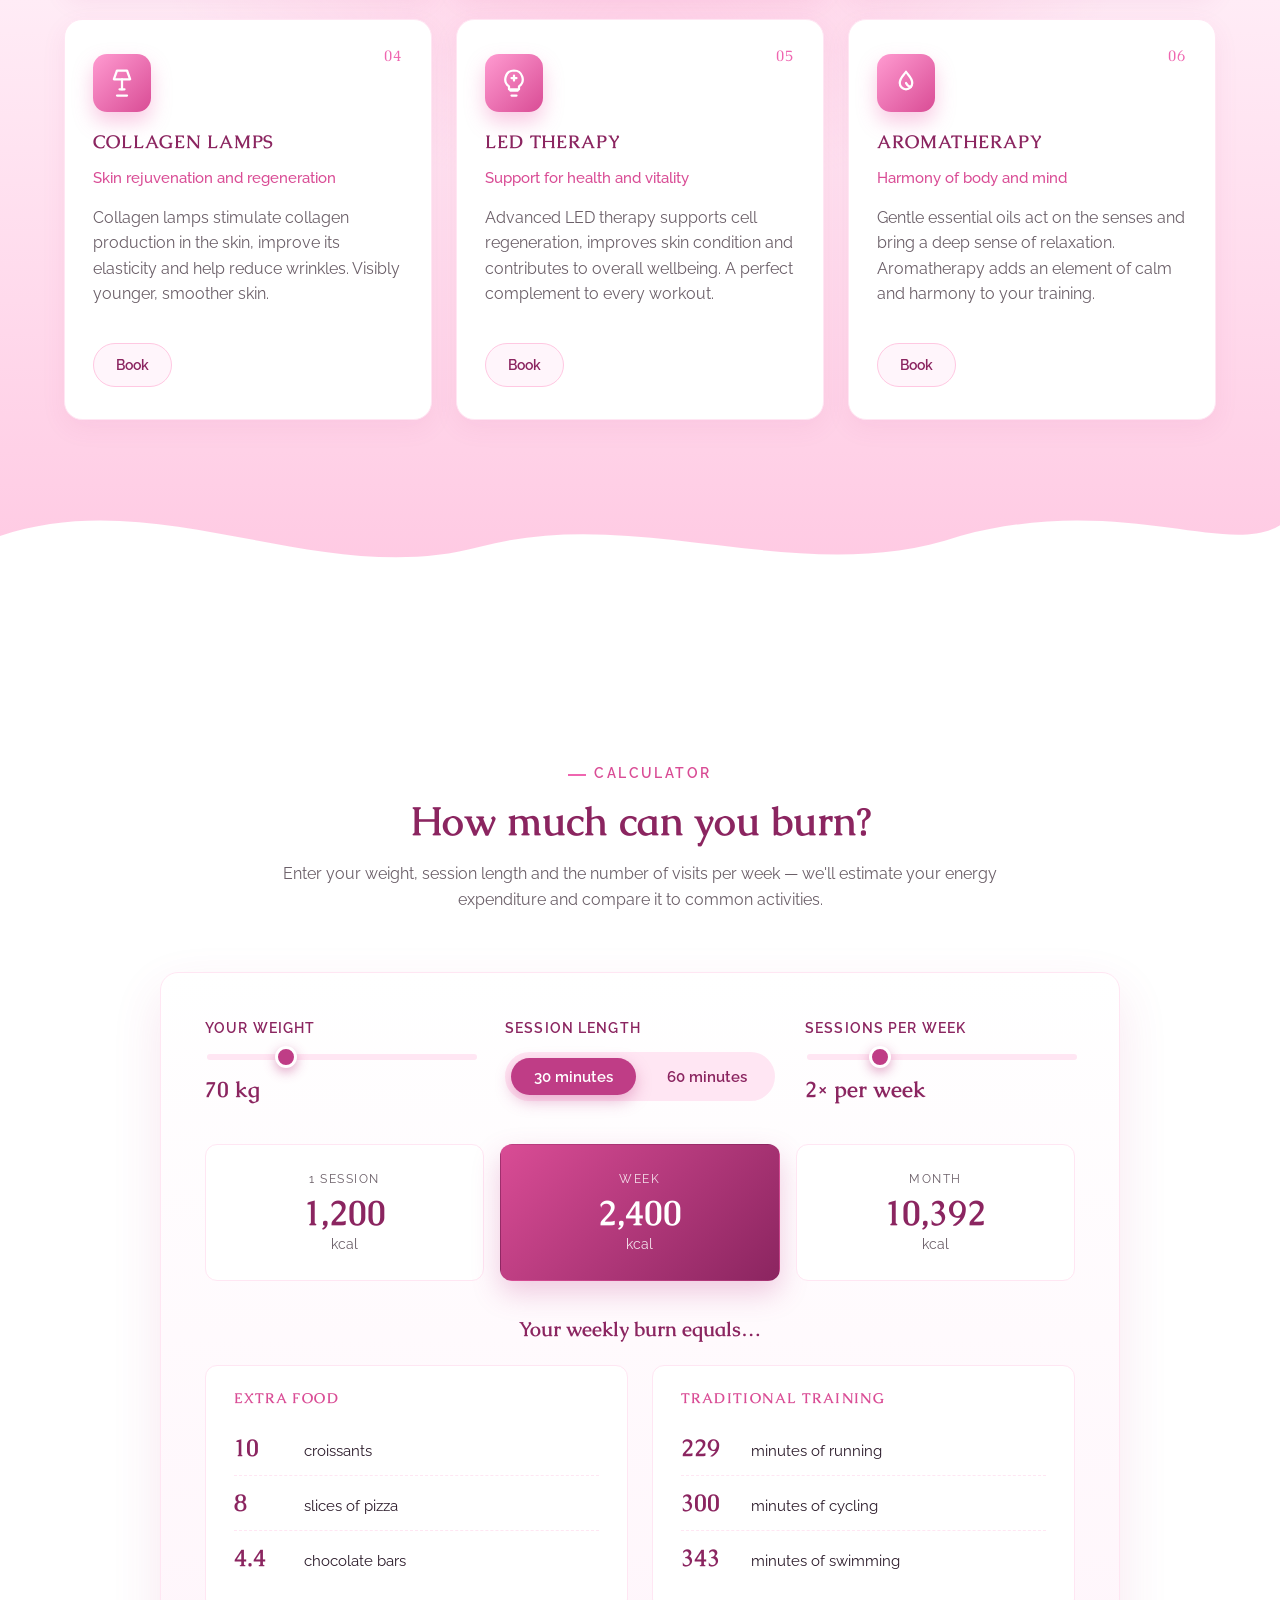
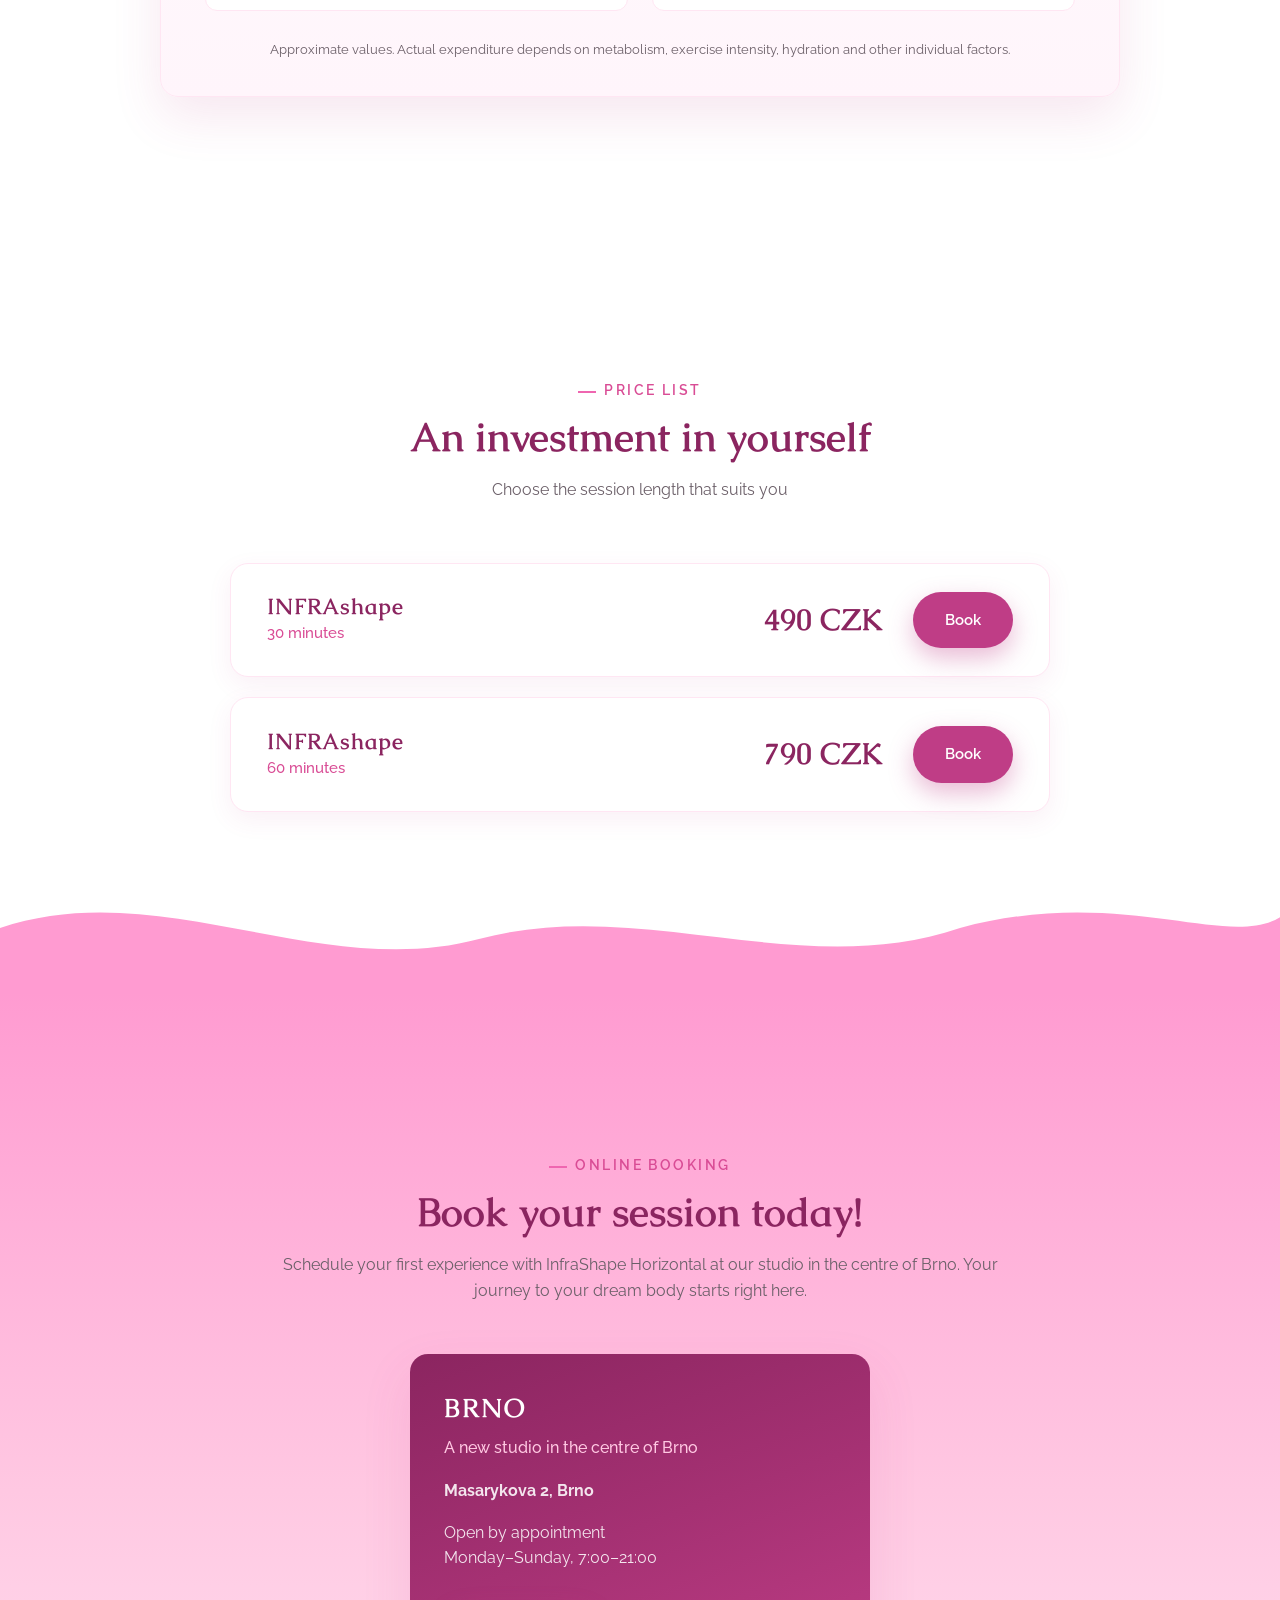
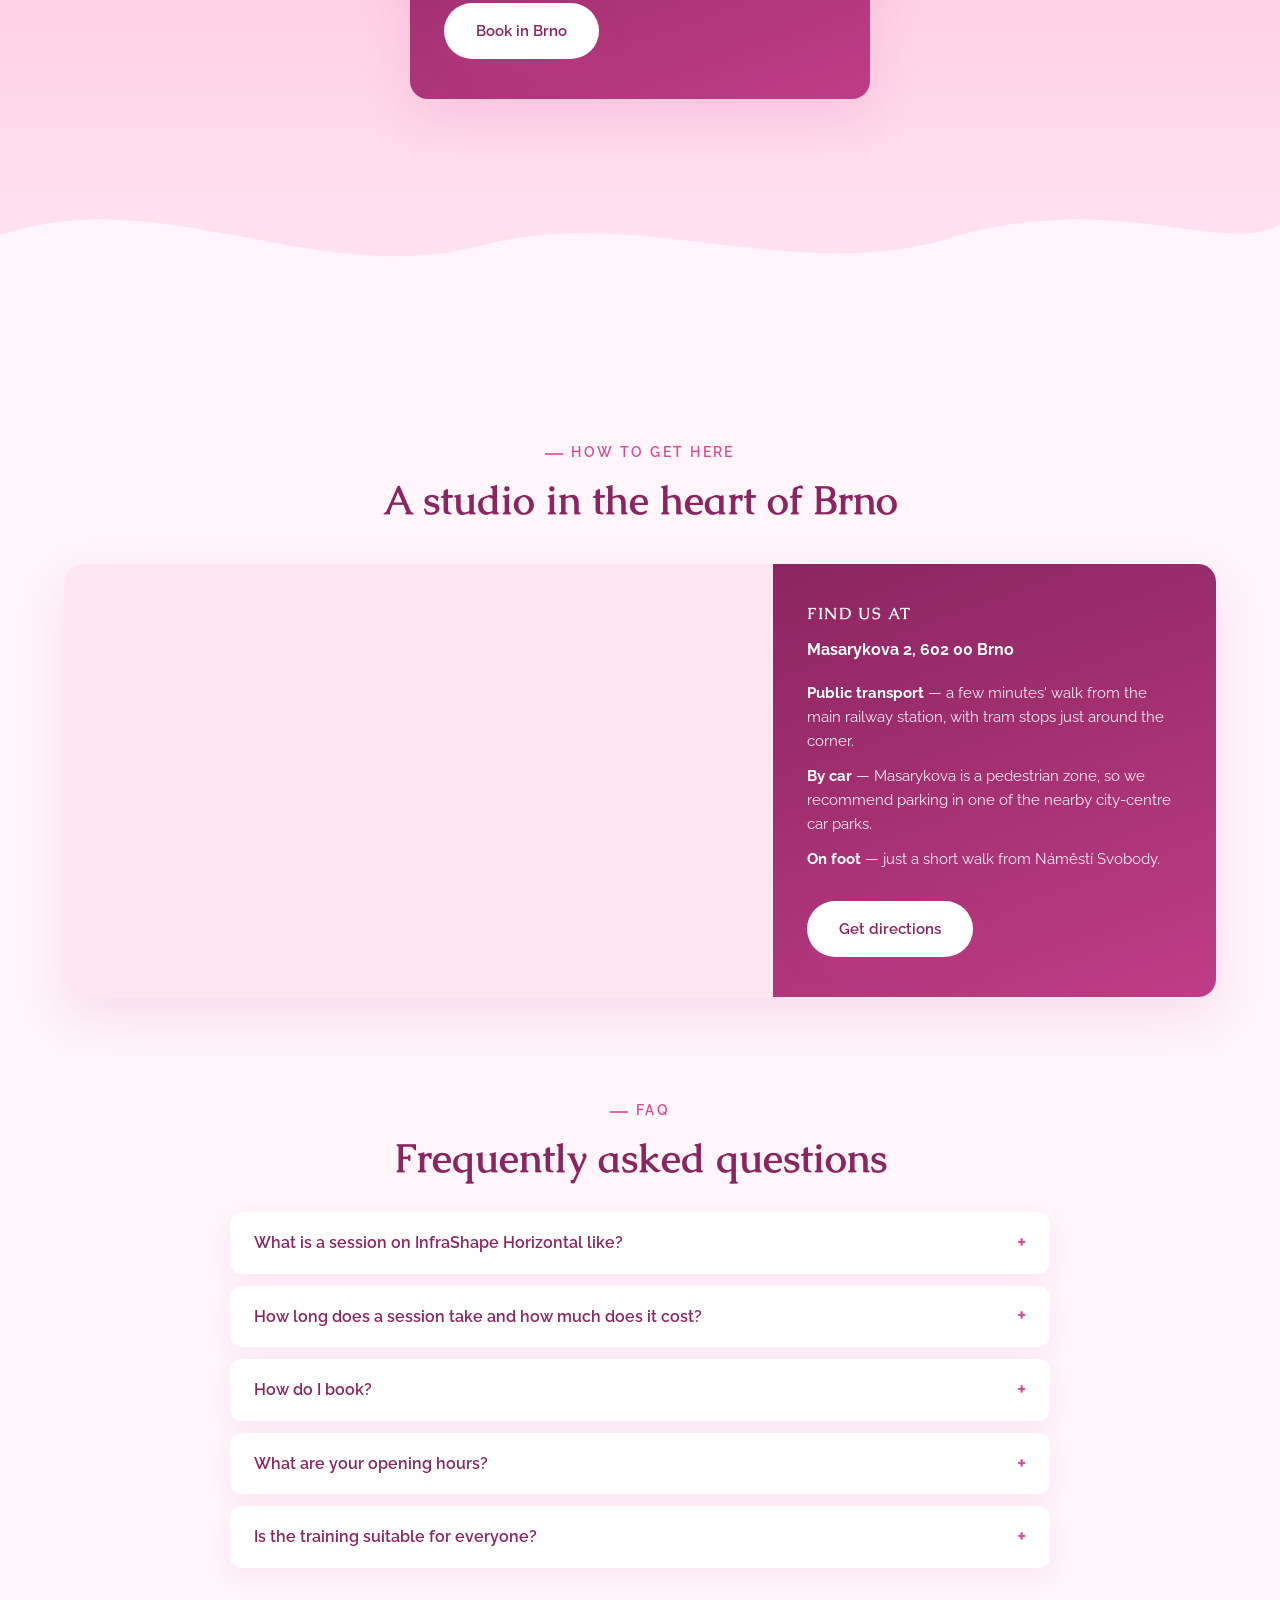
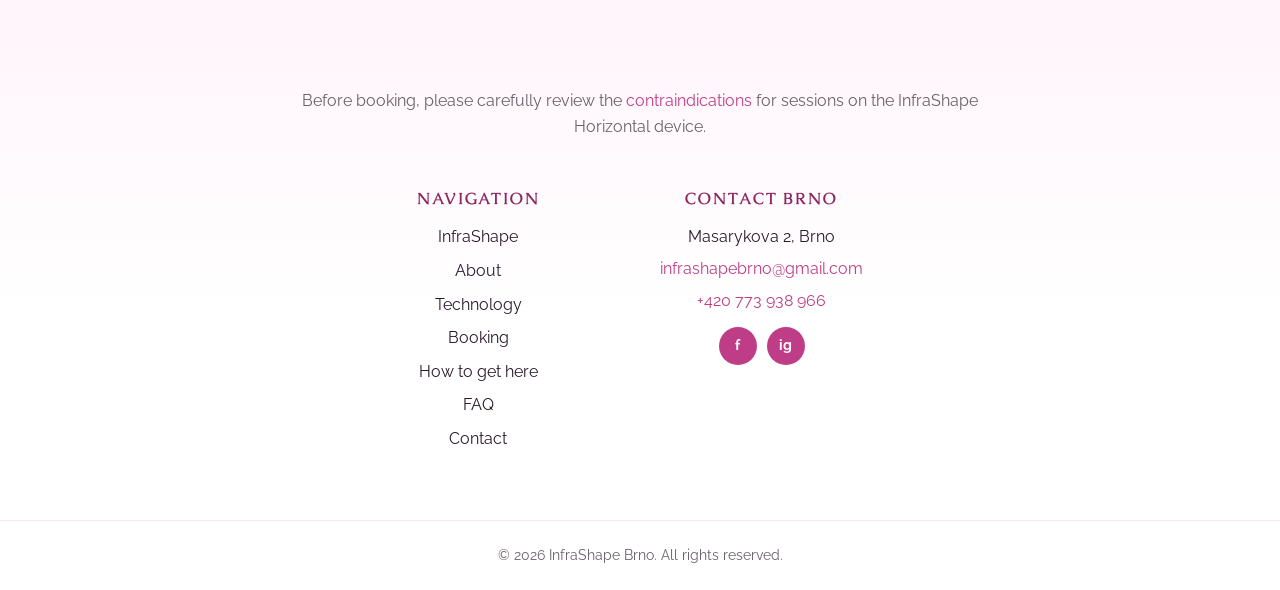
==== commit 55f44492: "redesign: nový vzhled, struktura a texty (etapa 1) - tokeny podle nového loga, Playfair Display + Jo" ====
--- a/en/index.html
+++ b/en/index.html
@@ -13,7 +13,7 @@
   <link rel="preconnect" href="https://fonts.googleapis.com" />
   <link rel="preconnect" href="https://fonts.gstatic.com" crossorigin />
   <link href="https://fonts.googleapis.com/css2?family=Caudex:wght@400;700&family=Raleway:wght@300;400;500;600;700&display=swap" rel="stylesheet" />
-  <link rel="stylesheet" href="../css/style.css" />
+  <link rel="stylesheet" href="../css/style-legacy.css" />
 </head>
 <body>
 
--- a/css/style-legacy.css
+++ b/css/style-legacy.css
@@ -0,0 +1,1156 @@
+:root {
+  --pink-50: #fff5fb;
+  --pink-100: #ffe6f3;
+  --pink-200: #ffc8e2;
+  --pink-300: #ff9bd1;
+  --pink-400: #ef66b0;
+  --pink-500: #d94c95;
+  --pink-600: #bf3d86;
+  --pink-700: #8b2560;
+  --text: #2b1b2a;
+  --muted: #6b5f68;
+  --white: #ffffff;
+  --radius: 18px;
+  --radius-sm: 12px;
+  --shadow: 0 20px 50px rgba(191, 61, 134, 0.12);
+  --shadow-sm: 0 8px 24px rgba(191, 61, 134, 0.08);
+  --font-heading: "Caudex", Georgia, serif;
+  --font-body: "Raleway", system-ui, -apple-system, sans-serif;
+  --container: 1200px;
+}
+
+* { box-sizing: border-box; }
+html { scroll-behavior: smooth; }
+body {
+  margin: 0;
+  font-family: var(--font-body);
+  color: var(--text);
+  background: var(--white);
+  line-height: 1.6;
+  -webkit-font-smoothing: antialiased;
+}
+img { max-width: 100%; height: auto; display: block; }
+a { color: var(--pink-600); text-decoration: none; }
+a:hover { color: var(--pink-700); }
+h1, h2, h3, h4 { font-family: var(--font-heading); color: var(--pink-700); margin: 0 0 .4em; line-height: 1.2; }
+h1 { font-size: clamp(2rem, 4.5vw, 3.5rem); }
+h2 { font-size: clamp(1.6rem, 3.2vw, 2.5rem); }
+h3 { font-size: 1.35rem; }
+p { margin: 0 0 1em; color: var(--muted); }
+
+.container {
+  max-width: var(--container);
+  margin: 0 auto;
+  padding: 0 24px;
+}
+
+.eyebrow {
+  display: inline-block;
+  color: var(--pink-500);
+  font-size: .85rem;
+  letter-spacing: .18em;
+  text-transform: uppercase;
+  font-weight: 600;
+  margin-bottom: .75rem;
+  position: relative;
+  padding-left: 26px;
+}
+.eyebrow::before {
+  content: "";
+  position: absolute;
+  left: 0; top: 50%;
+  width: 18px; height: 2px;
+  background: var(--pink-400);
+}
+
+/* Buttons */
+.btn {
+  display: inline-block;
+  padding: 14px 30px;
+  border-radius: 999px;
+  font-weight: 600;
+  font-size: .95rem;
+  transition: transform .2s, box-shadow .2s, background .2s;
+  border: 2px solid transparent;
+  cursor: pointer;
+}
+.btn-primary {
+  background: var(--pink-600);
+  color: var(--white) !important;
+  box-shadow: 0 10px 25px rgba(191, 61, 134, 0.35);
+}
+.btn-primary:hover {
+  background: var(--pink-700);
+  transform: translateY(-2px);
+  box-shadow: 0 14px 30px rgba(191, 61, 134, 0.45);
+}
+.btn-ghost {
+  background: transparent;
+  color: var(--pink-600) !important;
+  border-color: var(--pink-300);
+}
+.btn-ghost:hover { background: var(--pink-100); }
+
+/* Header */
+.site-header {
+  position: sticky;
+  top: 0;
+  z-index: 100;
+  background: rgba(255, 255, 255, 0.85);
+  backdrop-filter: saturate(1.2) blur(10px);
+  border-bottom: 1px solid rgba(191, 61, 134, 0.08);
+}
+.header-inner {
+  display: flex;
+  align-items: center;
+  justify-content: space-between;
+  gap: 16px;
+  padding: 14px 24px;
+}
+.logo img { height: 36px; width: auto; }
+.nav {
+  display: flex;
+  gap: 28px;
+  margin-left: auto;
+  margin-right: 20px;
+}
+.nav a {
+  color: var(--text);
+  font-weight: 500;
+  font-size: .95rem;
+  transition: color .2s;
+}
+.nav a:hover { color: var(--pink-600); }
+
+.lang-switch {
+  display: flex;
+  align-items: center;
+  gap: 4px;
+  margin-right: 16px;
+  font-size: .82rem;
+  font-weight: 600;
+  letter-spacing: .04em;
+}
+.lang-switch a,
+.lang-switch .lang-current {
+  padding: 4px 8px;
+  border-radius: 6px;
+  transition: color .2s, background .2s;
+}
+.lang-switch a {
+  color: var(--muted);
+}
+.lang-switch a:hover {
+  color: var(--pink-700);
+  background: var(--pink-50);
+}
+.lang-switch .lang-current {
+  color: var(--pink-700);
+  background: var(--pink-100);
+}
+.nav-toggle {
+  display: none;
+  background: none;
+  border: 0;
+  width: 36px;
+  height: 36px;
+  flex-direction: column;
+  justify-content: space-between;
+  padding: 8px 6px;
+  cursor: pointer;
+}
+.nav-toggle span {
+  display: block;
+  height: 2px;
+  background: var(--pink-700);
+  border-radius: 2px;
+  transition: transform .25s, opacity .25s;
+}
+
+/* Hero */
+.hero {
+  position: relative;
+  padding: 80px 0 160px;
+  background:
+    radial-gradient(1100px 600px at 12% 15%, var(--pink-200) 0%, transparent 55%),
+    radial-gradient(900px 500px at 92% 5%, var(--pink-100) 0%, transparent 50%),
+    linear-gradient(180deg, var(--pink-100) 0%, var(--pink-50) 55%, var(--white) 100%);
+  overflow: hidden;
+}
+.hero-inner {
+  display: grid;
+  grid-template-columns: 1.1fr 1fr;
+  gap: 60px;
+  align-items: center;
+}
+.hero-text h1 { margin-bottom: .6em; }
+.hero-text p { font-size: 1.02rem; max-width: 520px; }
+.hero-ctas {
+  display: flex;
+  gap: 14px;
+  margin-top: 28px;
+  flex-wrap: wrap;
+}
+.hero-image {
+  position: relative;
+}
+.hero-image::before {
+  content: "";
+  position: absolute;
+  inset: -20px -40px -20px 20px;
+  background: radial-gradient(ellipse at center, var(--pink-200), transparent 65%);
+  filter: blur(20px);
+  z-index: 0;
+}
+.hero-image img {
+  position: relative;
+  z-index: 1;
+  filter: drop-shadow(0 30px 60px rgba(139, 37, 96, 0.25));
+}
+
+.reviews {
+  display: grid;
+  grid-template-columns: auto 1fr auto;
+  align-items: center;
+  gap: 32px;
+  margin-top: 80px;
+  background: var(--white);
+  border-radius: var(--radius);
+  padding: 28px 36px;
+  box-shadow: var(--shadow);
+  position: relative;
+  z-index: 2;
+}
+.reviews-score { text-align: center; padding-right: 32px; border-right: 1px solid var(--pink-100); }
+.reviews-num {
+  font-family: var(--font-heading);
+  font-size: 2.4rem;
+  color: var(--pink-700);
+  font-weight: 700;
+}
+.reviews-max {
+  color: var(--pink-500);
+  font-family: var(--font-heading);
+  font-size: 1.4rem;
+  font-weight: 700;
+}
+.reviews-stars { display: block; color: #f5b301; letter-spacing: .15em; }
+.reviews-score p { margin: 4px 0 0; font-size: .85rem; color: var(--muted); }
+.reviews-quotes {
+  list-style: none;
+  margin: 0;
+  padding: 0;
+  display: grid;
+  grid-template-columns: 1fr 1fr;
+  gap: 20px;
+}
+.reviews-quotes blockquote { margin: 0 0 4px; font-style: italic; color: var(--text); }
+.reviews-quotes span { font-size: .85rem; color: var(--pink-600); font-weight: 600; }
+
+/* Wave */
+.wave {
+  position: absolute;
+  left: 0; right: 0;
+  bottom: -1px;
+  width: 100%;
+  height: 130px;
+  display: block;
+  pointer-events: none;
+  z-index: 3;
+}
+
+/* About */
+.about {
+  padding: 120px 0 180px;
+  background: var(--white);
+  position: relative;
+}
+.about-inner {
+  display: grid;
+  grid-template-columns: 1fr 1.15fr;
+  gap: 60px;
+  align-items: start;
+}
+.about-left {
+  display: flex;
+  flex-direction: column;
+  gap: 24px;
+}
+.about-left .video-wrap { max-width: 100%; height: auto; }
+.about-photo {
+  width: 100%;
+  height: auto;
+  border-radius: var(--radius);
+  box-shadow: var(--shadow);
+  display: block;
+  transition: transform .4s ease, box-shadow .4s ease;
+}
+.about-photo:hover {
+  transform: scale(1.03);
+  box-shadow: 0 26px 60px rgba(191, 61, 134, 0.2);
+}
+.video-wrap {
+  position: relative;
+  display: block;
+  width: 100%;
+  padding: 0;
+  border: 0;
+  cursor: pointer;
+  border-radius: var(--radius);
+  overflow: hidden;
+  box-shadow: var(--shadow);
+  background: var(--pink-100);
+  font: inherit;
+}
+.video-wrap .video-poster {
+  width: 100%;
+  height: auto;
+  display: block;
+  border-radius: 0;
+  box-shadow: none;
+  transition: transform .5s ease;
+}
+.video-wrap:hover .video-poster { transform: scale(1.04); }
+.play-btn {
+  position: absolute;
+  inset: 0;
+  display: flex;
+  align-items: center;
+  justify-content: center;
+  pointer-events: none;
+}
+.play-btn::before {
+  content: "";
+  position: absolute;
+  width: 92px;
+  height: 92px;
+  border-radius: 50%;
+  background: var(--pink-600);
+  box-shadow: 0 14px 40px rgba(191, 61, 134, 0.55);
+  animation: pulse 2s ease-out infinite;
+}
+.play-btn::after {
+  content: "";
+  position: absolute;
+  width: 92px;
+  height: 92px;
+  border-radius: 50%;
+  border: 2px solid var(--pink-300);
+  animation: ring 2s ease-out infinite;
+  opacity: 0;
+}
+.play-btn svg {
+  position: relative;
+  width: 36px;
+  height: 36px;
+  color: var(--white);
+  transform: translateX(3px);
+  z-index: 1;
+}
+@keyframes pulse {
+  0%, 100% { transform: scale(1); box-shadow: 0 14px 40px rgba(191, 61, 134, 0.55); }
+  50% { transform: scale(1.08); box-shadow: 0 18px 50px rgba(191, 61, 134, 0.7); }
+}
+@keyframes ring {
+  0% { transform: scale(1); opacity: .8; }
+  100% { transform: scale(1.9); opacity: 0; }
+}
+
+/* Video modal */
+.modal {
+  position: fixed;
+  inset: 0;
+  z-index: 200;
+  display: flex;
+  align-items: center;
+  justify-content: center;
+  padding: 24px;
+}
+.modal[hidden] { display: none; }
+.modal-backdrop {
+  position: absolute;
+  inset: 0;
+  background: rgba(27, 8, 22, 0.78);
+  backdrop-filter: blur(6px);
+  animation: fadeIn .25s ease;
+}
+.modal-body {
+  position: relative;
+  width: min(960px, 100%);
+  max-height: 90vh;
+  animation: popIn .3s cubic-bezier(.2, .9, .3, 1.2);
+}
+.modal-body video {
+  width: 100%;
+  max-height: 90vh;
+  display: block;
+  border-radius: var(--radius);
+  box-shadow: 0 30px 80px rgba(0, 0, 0, 0.5);
+  background: #000;
+}
+.modal-close {
+  position: absolute;
+  top: 14px;
+  right: 14px;
+  width: 48px;
+  height: 48px;
+  border-radius: 50%;
+  border: 0;
+  background: var(--white);
+  color: var(--pink-700);
+  font-size: 1.9rem;
+  line-height: 1;
+  cursor: pointer;
+  box-shadow: 0 8px 24px rgba(0, 0, 0, 0.4);
+  z-index: 2;
+  display: flex;
+  align-items: center;
+  justify-content: center;
+  padding: 0;
+  transition: background .2s, box-shadow .2s;
+}
+.modal-close span {
+  display: inline-block;
+  transition: transform .35s cubic-bezier(.2, .9, .3, 1.2);
+}
+.modal-close:hover {
+  background: var(--pink-100);
+  box-shadow: 0 10px 28px rgba(0, 0, 0, 0.5);
+}
+.modal-close:hover span { transform: rotate(90deg) scale(1.15); }
+@keyframes fadeIn { from { opacity: 0; } to { opacity: 1; } }
+@keyframes popIn { from { opacity: 0; transform: scale(.92); } to { opacity: 1; transform: scale(1); } }
+body.modal-open { overflow: hidden; }
+.about-text h2 { margin-bottom: .8em; }
+.bullets { list-style: none; padding: 0; margin: 24px 0; }
+.bullets li {
+  padding: 8px 0 8px 28px;
+  position: relative;
+  color: var(--text);
+}
+.bullets li::before {
+  content: "✓";
+  position: absolute;
+  left: 0;
+  width: 20px; height: 20px;
+  display: inline-flex;
+  align-items: center;
+  justify-content: center;
+  color: var(--pink-600);
+  font-weight: 700;
+}
+
+.quote {
+  margin: 30px 0 0;
+  padding: 24px 26px;
+  background: var(--pink-50);
+  border-left: 4px solid var(--pink-400);
+  border-radius: var(--radius-sm);
+  transition: transform .4s ease, box-shadow .4s ease;
+}
+.quote:hover {
+  transform: scale(1.03);
+  box-shadow: 0 20px 50px rgba(191, 61, 134, 0.15);
+}
+.quote blockquote {
+  margin: 0 0 16px;
+  font-style: italic;
+  color: var(--text);
+}
+.quote figcaption {
+  display: flex;
+  align-items: center;
+  gap: 14px;
+}
+.quote figcaption img {
+  width: 48px; height: 48px;
+  border-radius: 50%;
+  object-fit: cover;
+  background: var(--pink-200);
+}
+.quote figcaption strong { display: block; color: var(--pink-700); }
+.quote figcaption span { font-size: .85rem; color: var(--muted); }
+
+.about-highlights {
+  display: grid;
+  grid-template-columns: repeat(3, 1fr);
+  gap: 20px;
+  margin-top: 30px;
+  background: linear-gradient(135deg, var(--pink-400), var(--pink-600));
+  border-radius: var(--radius);
+  padding: 30px 24px;
+  color: var(--white);
+  box-shadow: 0 8px 20px rgba(191, 61, 134, 0.12);
+  transition: transform .4s ease, box-shadow .4s ease;
+}
+.about-highlights:hover {
+  transform: scale(1.03);
+  box-shadow: 0 12px 26px rgba(191, 61, 134, 0.18);
+}
+.about-highlights div { text-align: center; }
+.about-highlights strong {
+  font-family: var(--font-heading);
+  font-size: 2.4rem;
+  display: block;
+}
+.about-highlights strong .plus { color: var(--pink-200); }
+.about-highlights p { color: rgba(255,255,255,.85); margin: 6px 0 0; font-size: .9rem; }
+
+/* Tech */
+.tech {
+  position: relative;
+  padding: 160px 0 180px;
+  background:
+    radial-gradient(900px 500px at 50% 50%, var(--pink-200) 0%, transparent 55%),
+    linear-gradient(180deg, var(--pink-100) 0%, var(--pink-50) 45%, var(--pink-200) 100%);
+}
+.section-head {
+  max-width: 720px;
+  margin: 0 auto 60px;
+  text-align: center;
+}
+.cards {
+  display: grid;
+  grid-template-columns: repeat(3, 1fr);
+  gap: 24px;
+}
+.card {
+  position: relative;
+  background: var(--white);
+  border-radius: var(--radius);
+  padding: 34px 28px 32px;
+  box-shadow: var(--shadow-sm);
+  transition: transform .25s, box-shadow .25s;
+  border: 1px solid var(--pink-100);
+  display: flex;
+  flex-direction: column;
+}
+.card:hover {
+  transform: translateY(-6px);
+  box-shadow: var(--shadow);
+}
+.card-icon {
+  width: 58px; height: 58px;
+  border-radius: 14px;
+  background: linear-gradient(135deg, var(--pink-300), var(--pink-500));
+  color: var(--white);
+  display: flex;
+  align-items: center;
+  justify-content: center;
+  margin-bottom: 20px;
+  box-shadow: 0 10px 20px rgba(239, 102, 176, 0.35);
+}
+.card-icon svg { width: 30px; height: 30px; }
+.num-badge {
+  position: absolute;
+  top: 24px; right: 28px;
+  font-family: var(--font-heading);
+  font-size: .95rem;
+  color: var(--pink-400);
+  letter-spacing: .1em;
+}
+.card h3 {
+  text-transform: uppercase;
+  letter-spacing: .05em;
+  font-size: 1.1rem;
+}
+.card-sub {
+  color: var(--pink-500);
+  font-weight: 500;
+  margin: 6px 0 14px;
+  font-size: .95rem;
+}
+.card > p:not(.card-sub) { flex: 1; }
+.card-btn {
+  align-self: flex-start;
+  margin-top: 20px;
+  padding: 10px 22px;
+  border-radius: 999px;
+  background: var(--pink-50);
+  color: var(--pink-700) !important;
+  font-weight: 600;
+  font-size: .88rem;
+  border: 1.5px solid var(--pink-200);
+  transition: background .2s, border-color .2s, transform .2s, color .2s;
+}
+.card-btn:hover {
+  background: var(--pink-600);
+  border-color: var(--pink-600);
+  color: var(--white) !important;
+  transform: translateY(-2px);
+}
+
+/* Calculator */
+.calculator {
+  position: relative;
+  padding: 160px 0 120px;
+  background: var(--white);
+}
+.calc-card {
+  max-width: 960px;
+  margin: 40px auto 0;
+  background: linear-gradient(180deg, var(--white), var(--pink-50));
+  border-radius: var(--radius);
+  padding: 44px 44px 36px;
+  box-shadow: var(--shadow);
+  border: 1px solid var(--pink-100);
+}
+.calc-inputs {
+  display: grid;
+  grid-template-columns: repeat(3, 1fr);
+  gap: 30px;
+  margin-bottom: 36px;
+}
+.calc-field label {
+  display: block;
+  font-weight: 600;
+  font-size: .88rem;
+  color: var(--pink-700);
+  text-transform: uppercase;
+  letter-spacing: .08em;
+  margin-bottom: 12px;
+}
+.calc-slider {
+  display: flex;
+  flex-direction: column;
+  gap: 10px;
+}
+.calc-slider output {
+  font-family: var(--font-heading);
+  font-size: 1.4rem;
+  color: var(--pink-700);
+  font-weight: 700;
+}
+.calc-slider input[type="range"] {
+  -webkit-appearance: none;
+  appearance: none;
+  width: 100%;
+  height: 6px;
+  border-radius: 999px;
+  background: var(--pink-100);
+  outline: none;
+}
+.calc-slider input[type="range"]::-webkit-slider-thumb {
+  -webkit-appearance: none;
+  appearance: none;
+  width: 22px;
+  height: 22px;
+  border-radius: 50%;
+  background: var(--pink-600);
+  border: 3px solid var(--white);
+  box-shadow: 0 4px 12px rgba(191, 61, 134, 0.45);
+  cursor: pointer;
+  transition: transform .15s;
+}
+.calc-slider input[type="range"]::-webkit-slider-thumb:hover { transform: scale(1.15); }
+.calc-slider input[type="range"]::-moz-range-thumb {
+  width: 22px;
+  height: 22px;
+  border-radius: 50%;
+  background: var(--pink-600);
+  border: 3px solid var(--white);
+  box-shadow: 0 4px 12px rgba(191, 61, 134, 0.45);
+  cursor: pointer;
+}
+.calc-switch {
+  display: flex;
+  gap: 8px;
+  padding: 6px;
+  background: var(--pink-100);
+  border-radius: 999px;
+}
+.calc-opt {
+  flex: 1;
+  padding: 10px 16px;
+  border: 0;
+  border-radius: 999px;
+  background: transparent;
+  color: var(--pink-700);
+  font-weight: 600;
+  cursor: pointer;
+  font-size: .92rem;
+  transition: background .2s, color .2s, box-shadow .2s;
+  font-family: inherit;
+}
+.calc-opt.active {
+  background: var(--pink-600);
+  color: var(--white);
+  box-shadow: 0 6px 16px rgba(191, 61, 134, 0.35);
+}
+
+.calc-stats {
+  display: grid;
+  grid-template-columns: repeat(3, 1fr);
+  gap: 16px;
+  margin-bottom: 36px;
+}
+.calc-stat {
+  text-align: center;
+  padding: 24px 16px;
+  border-radius: var(--radius-sm);
+  background: var(--white);
+  border: 1px solid var(--pink-100);
+}
+.calc-stat span {
+  display: block;
+  text-transform: uppercase;
+  letter-spacing: .12em;
+  font-size: .78rem;
+  color: var(--muted);
+  margin-bottom: 6px;
+}
+.calc-stat strong {
+  font-family: var(--font-heading);
+  font-size: 2.2rem;
+  color: var(--pink-700);
+  font-weight: 700;
+  display: block;
+  line-height: 1;
+}
+.calc-stat small {
+  display: block;
+  margin-top: 4px;
+  color: var(--muted);
+  font-size: .85rem;
+}
+.calc-stat.highlight {
+  background: linear-gradient(135deg, var(--pink-500), var(--pink-700));
+  border-color: transparent;
+  box-shadow: 0 12px 28px rgba(191, 61, 134, 0.25);
+}
+.calc-stat.highlight span, .calc-stat.highlight small { color: rgba(255,255,255,.85); }
+.calc-stat.highlight strong { color: var(--white); }
+
+.calc-equivalents h3 {
+  text-align: center;
+  font-size: 1.25rem;
+  margin-bottom: 24px;
+}
+.eq-grid {
+  display: grid;
+  grid-template-columns: 1fr 1fr;
+  gap: 24px;
+}
+.eq-col {
+  background: var(--white);
+  border: 1px solid var(--pink-100);
+  border-radius: var(--radius-sm);
+  padding: 24px 28px;
+}
+.eq-col h4 {
+  text-transform: uppercase;
+  letter-spacing: .1em;
+  font-size: .88rem;
+  color: var(--pink-500);
+  margin-bottom: 14px;
+}
+.eq-col ul { list-style: none; padding: 0; margin: 0; }
+.eq-col li {
+  display: flex;
+  align-items: baseline;
+  gap: 10px;
+  padding: 8px 0;
+  border-bottom: 1px dashed var(--pink-100);
+}
+.eq-col li:last-child { border-bottom: 0; }
+.eq-col li strong {
+  font-family: var(--font-heading);
+  font-size: 1.5rem;
+  color: var(--pink-700);
+  min-width: 60px;
+}
+.eq-col li span { color: var(--text); font-size: .96rem; }
+
+.calc-disclaimer {
+  margin: 28px 0 0;
+  text-align: center;
+  font-size: .82rem;
+  color: var(--muted);
+}
+
+@media (max-width: 780px) {
+  .calc-card { padding: 30px 22px 28px; }
+  .calc-inputs { grid-template-columns: 1fr; gap: 24px; }
+  .calc-stats { grid-template-columns: 1fr; }
+  .eq-grid { grid-template-columns: 1fr; }
+}
+
+/* Pricing */
+.pricing {
+  position: relative;
+  padding: 160px 0 180px;
+  background: var(--white);
+}
+.price-list {
+  max-width: 820px;
+  margin: 50px auto 0;
+  display: flex;
+  flex-direction: column;
+  gap: 20px;
+}
+.price-row {
+  display: grid;
+  grid-template-columns: 1fr auto auto;
+  gap: 30px;
+  align-items: center;
+  padding: 28px 36px;
+  background: var(--white);
+  border: 1px solid var(--pink-100);
+  border-radius: var(--radius);
+  box-shadow: var(--shadow-sm);
+  transition: transform .3s ease, box-shadow .3s ease, border-color .3s ease;
+}
+.price-row:hover {
+  transform: translateY(-3px);
+  border-color: var(--pink-300);
+  box-shadow: var(--shadow);
+}
+.price-name h3 {
+  margin: 0;
+  font-size: 1.35rem;
+  letter-spacing: .04em;
+}
+.price-name span {
+  color: var(--pink-500);
+  font-weight: 500;
+  font-size: .95rem;
+}
+.price-value {
+  font-family: var(--font-heading);
+  font-size: 1.9rem;
+  color: var(--pink-700);
+  font-weight: 700;
+  white-space: nowrap;
+}
+@media (max-width: 680px) {
+  .price-row {
+    grid-template-columns: 1fr;
+    text-align: center;
+    gap: 16px;
+    padding: 24px 20px;
+  }
+  .price-row .btn { justify-self: center; }
+}
+
+/* Reservation */
+.reservation {
+  position: relative;
+  padding: 160px 0 200px;
+  background: linear-gradient(180deg, var(--pink-300) 0%, var(--pink-200) 55%, var(--pink-100) 100%);
+  text-align: center;
+}
+.reservation .section-head { margin-bottom: 50px; }
+.res-cards {
+  display: grid;
+  grid-template-columns: minmax(300px, 460px);
+  justify-content: center;
+  gap: 24px;
+}
+.res-card {
+  background: linear-gradient(160deg, var(--pink-700), var(--pink-600));
+  color: var(--white);
+  border-radius: var(--radius);
+  padding: 40px 34px;
+  box-shadow: var(--shadow);
+  text-align: left;
+}
+.res-card h3 {
+  color: var(--white);
+  font-size: 1.6rem;
+  letter-spacing: .08em;
+  text-transform: uppercase;
+}
+.res-card .res-sub {
+  color: var(--pink-200);
+  font-weight: 500;
+  margin-bottom: 18px;
+}
+.res-card p { color: rgba(255,255,255,.88); }
+.res-card .btn-primary {
+  background: var(--white);
+  color: var(--pink-700) !important;
+  margin-top: 16px;
+}
+.res-card .btn-primary:hover { background: var(--pink-100); }
+
+/* Contact */
+.contact {
+  position: relative;
+  padding: 60px 0 0;
+  background: linear-gradient(180deg, var(--pink-50) 0%, var(--white) 50%);
+}
+.contact-note {
+  text-align: center;
+  color: var(--muted);
+  max-width: 680px;
+  margin: 0 auto 50px;
+}
+.contact-grid {
+  display: grid;
+  grid-template-columns: auto auto;
+  justify-content: center;
+  gap: 120px;
+  padding-bottom: 60px;
+  text-align: center;
+}
+.contact-nav ul, .contact-block { display: inline-block; text-align: center; }
+.contact h4 {
+  text-transform: uppercase;
+  letter-spacing: .12em;
+  font-size: 1rem;
+  margin-bottom: 16px;
+}
+.contact-nav ul { list-style: none; padding: 0; margin: 0; }
+.contact-nav li { margin-bottom: 8px; }
+.contact-nav a { color: var(--text); }
+.contact-nav a:hover { color: var(--pink-600); }
+.contact-block p { margin: 6px 0; color: var(--text); }
+.socials {
+  display: flex;
+  gap: 10px;
+  margin-top: 14px;
+  justify-content: center;
+}
+.socials a {
+  width: 38px; height: 38px;
+  border-radius: 50%;
+  background: var(--pink-600);
+  color: var(--white) !important;
+  display: inline-flex;
+  align-items: center;
+  justify-content: center;
+  font-weight: 700;
+  font-size: .85rem;
+  transition: background .2s, transform .2s;
+}
+.socials a:hover { background: var(--pink-700); transform: translateY(-2px); }
+
+.map-block {
+  display: grid;
+  grid-template-columns: 1.6fr 1fr;
+  gap: 0;
+  margin-bottom: 60px;
+  border-radius: var(--radius);
+  overflow: hidden;
+  box-shadow: var(--shadow);
+  background: var(--white);
+}
+.map-embed {
+  min-height: 360px;
+  background: var(--pink-100);
+}
+.map-embed iframe {
+  display: block;
+  width: 100%;
+  height: 100%;
+}
+.map-info {
+  padding: 40px 34px;
+  display: flex;
+  flex-direction: column;
+  justify-content: center;
+  background: linear-gradient(160deg, var(--pink-700), var(--pink-600));
+  color: var(--white);
+}
+.map-info h4 {
+  color: var(--white);
+  text-transform: uppercase;
+  letter-spacing: .1em;
+  margin-bottom: 10px;
+}
+.map-info p { color: rgba(255, 255, 255, 0.9); margin: 4px 0; }
+.map-info strong { color: var(--white); }
+.map-info .btn-primary {
+  align-self: flex-start;
+  margin-top: 20px;
+  background: var(--white);
+  color: var(--pink-700) !important;
+}
+.map-info .btn-primary:hover {
+  background: var(--pink-100);
+  color: var(--pink-700) !important;
+}
+@media (max-width: 780px) {
+  .map-block { grid-template-columns: 1fr; }
+  .map-embed { min-height: 280px; }
+}
+
+/* Instagram link (O nás) */
+.insta-link {
+  display: inline-flex;
+  align-items: center;
+  gap: 12px;
+  margin-top: 24px;
+  padding: 10px 20px 10px 12px;
+  border-radius: 999px;
+  background: var(--pink-50);
+  border: 1px solid var(--pink-200);
+  color: var(--pink-700);
+  font-weight: 600;
+  transition: background .2s, transform .2s;
+}
+.insta-link:hover { background: var(--pink-100); transform: translateY(-2px); }
+.insta-link svg {
+  width: 38px; height: 38px;
+  padding: 8px;
+  border-radius: 50%;
+  background: linear-gradient(135deg, var(--pink-400), var(--pink-600));
+  color: var(--white);
+  flex-shrink: 0;
+}
+.insta-link small { display: block; font-weight: 400; color: var(--muted); }
+
+/* Jak se k nám dostat */
+.directions {
+  padding: 140px 0 60px;
+  background: var(--pink-50);
+}
+.directions .section-head { margin-bottom: 40px; }
+.directions .map-block { margin-bottom: 0; }
+.route-list { list-style: none; margin: 14px 0 0; padding: 0; }
+.route-list li { color: rgba(255, 255, 255, 0.9); margin-bottom: 10px; font-size: .95rem; }
+
+/* FAQ */
+.faq {
+  padding: 40px 0 60px;
+  background: var(--pink-50);
+}
+.faq .section-head { margin-bottom: 30px; }
+.faq-list { max-width: 820px; margin: 0 auto; display: grid; gap: 12px; }
+.faq details {
+  background: var(--white);
+  border-radius: var(--radius-sm);
+  box-shadow: var(--shadow-sm);
+  padding: 0 24px;
+}
+.faq summary {
+  cursor: pointer;
+  list-style: none;
+  padding: 18px 32px 18px 0;
+  position: relative;
+  font-weight: 600;
+  color: var(--pink-700);
+}
+.faq summary::-webkit-details-marker { display: none; }
+.faq summary::after {
+  content: "+";
+  position: absolute;
+  right: 0; top: 50%;
+  transform: translateY(-50%);
+  font-size: 1.4rem;
+  color: var(--pink-500);
+  transition: transform .2s;
+}
+.faq details[open] summary::after { transform: translateY(-50%) rotate(45deg); }
+.faq details p { margin: 0; padding-bottom: 18px; }
+
+/* Kontraindikace page */
+.page { padding-top: 0; }
+.page-hero {
+  padding: 80px 0 60px;
+  background:
+    radial-gradient(900px 400px at 50% 0%, var(--pink-200) 0%, transparent 55%),
+    linear-gradient(180deg, var(--pink-100) 0%, var(--pink-50) 70%, var(--white) 100%);
+  text-align: center;
+}
+.page-hero h1 { margin-top: .3em; }
+.page-hero p { max-width: 640px; margin: 0 auto; }
+.page-body {
+  padding: 40px 0 100px;
+  background: var(--white);
+}
+.container.narrow { max-width: 780px; }
+.kontra-list {
+  list-style: none;
+  padding: 30px 36px;
+  margin: 30px 0;
+  background: var(--pink-50);
+  border-radius: var(--radius);
+  box-shadow: var(--shadow-sm);
+  border: 1px solid var(--pink-100);
+}
+.kontra-list li {
+  padding: 14px 0 14px 40px;
+  position: relative;
+  color: var(--text);
+  border-bottom: 1px solid var(--pink-100);
+  font-size: 1.02rem;
+}
+.kontra-list li:last-child { border-bottom: 0; }
+.kontra-list li::before {
+  content: "✕";
+  position: absolute;
+  left: 0; top: 50%;
+  transform: translateY(-50%);
+  width: 26px; height: 26px;
+  border-radius: 50%;
+  background: var(--pink-600);
+  color: var(--white);
+  font-size: .8rem;
+  font-weight: 700;
+  display: flex;
+  align-items: center;
+  justify-content: center;
+}
+.kontra-list li.warn {
+  margin-top: 8px;
+  padding-top: 18px;
+  padding-bottom: 18px;
+  font-weight: 700;
+  color: var(--pink-700);
+  text-transform: uppercase;
+  letter-spacing: .04em;
+}
+.kontra-list li.warn::before {
+  content: "!";
+  background: var(--pink-700);
+}
+.page-cta {
+  display: flex;
+  gap: 16px;
+  justify-content: center;
+  flex-wrap: wrap;
+  margin-top: 40px;
+}
+
+.footer {
+  border-top: 1px solid rgba(191, 61, 134, 0.12);
+  padding: 24px 0;
+  text-align: center;
+}
+.footer p { margin: 0; font-size: .85rem; }
+
+/* Responsive */
+@media (max-width: 960px) {
+  .hero-inner { grid-template-columns: 1fr; gap: 30px; }
+  .hero-image { max-width: 480px; margin: 0 auto; }
+  .reviews { grid-template-columns: 1fr; text-align: center; gap: 20px; }
+  .reviews-score { padding: 0 0 16px; border-right: 0; border-bottom: 1px solid var(--pink-100); }
+  .reviews .btn { justify-self: center; }
+  .about-inner { grid-template-columns: 1fr; gap: 40px; }
+  .about-highlights { grid-template-columns: 1fr; }
+  .cards { grid-template-columns: 1fr 1fr; }
+  .contact-grid { grid-template-columns: 1fr; gap: 40px; }
+}
+
+@media (max-width: 680px) {
+  .nav, .header-inner > .btn { display: none; }
+  .nav-toggle { display: flex; }
+  .nav.open {
+    display: flex;
+    position: absolute;
+    top: 100%; left: 0; right: 0;
+    flex-direction: column;
+    background: var(--white);
+    padding: 20px 24px;
+    gap: 16px;
+    box-shadow: var(--shadow-sm);
+    border-top: 1px solid var(--pink-100);
+  }
+  .hero { padding: 50px 0 120px; }
+  .about, .tech, .reservation { padding: 80px 0; }
+  .reviews { padding: 24px 20px; }
+  .reviews-quotes { grid-template-columns: 1fr; }
+  .directions { padding: 80px 0 50px; }
+  .cards { grid-template-columns: 1fr; }
+}
